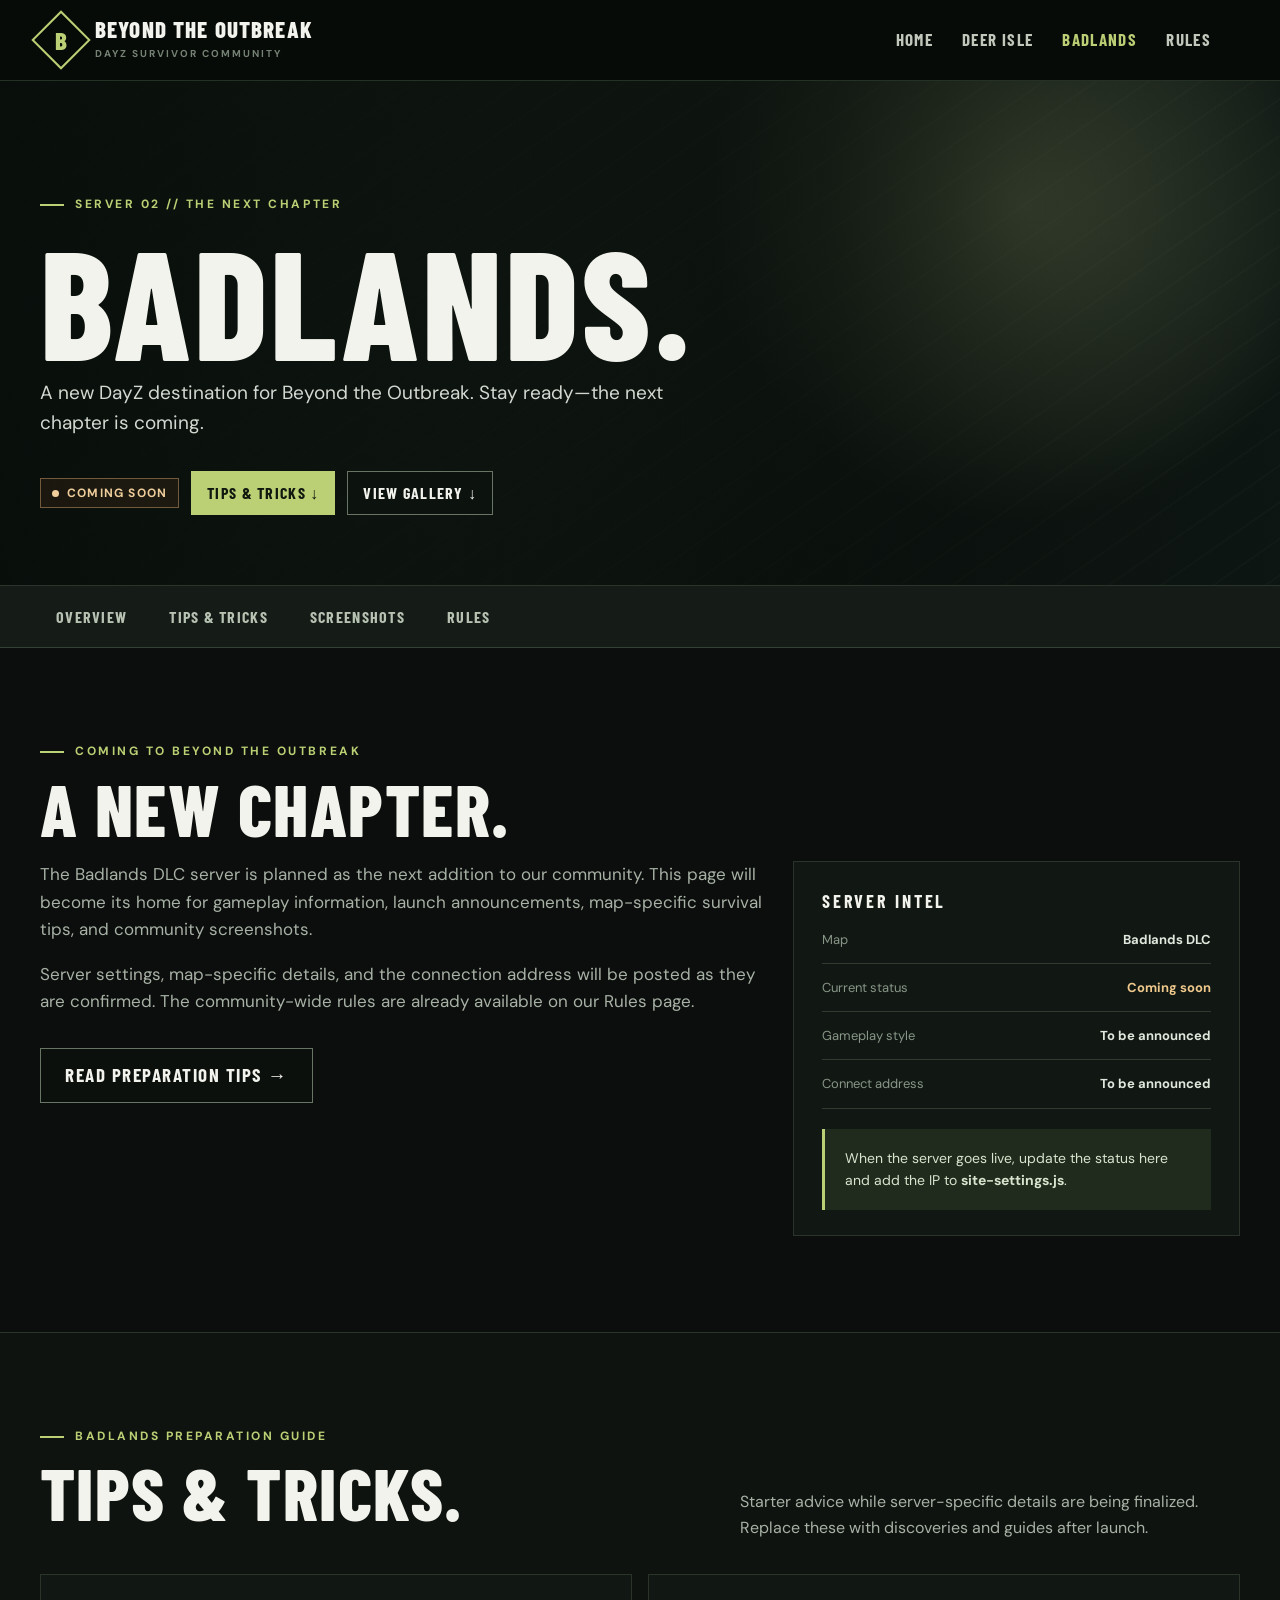
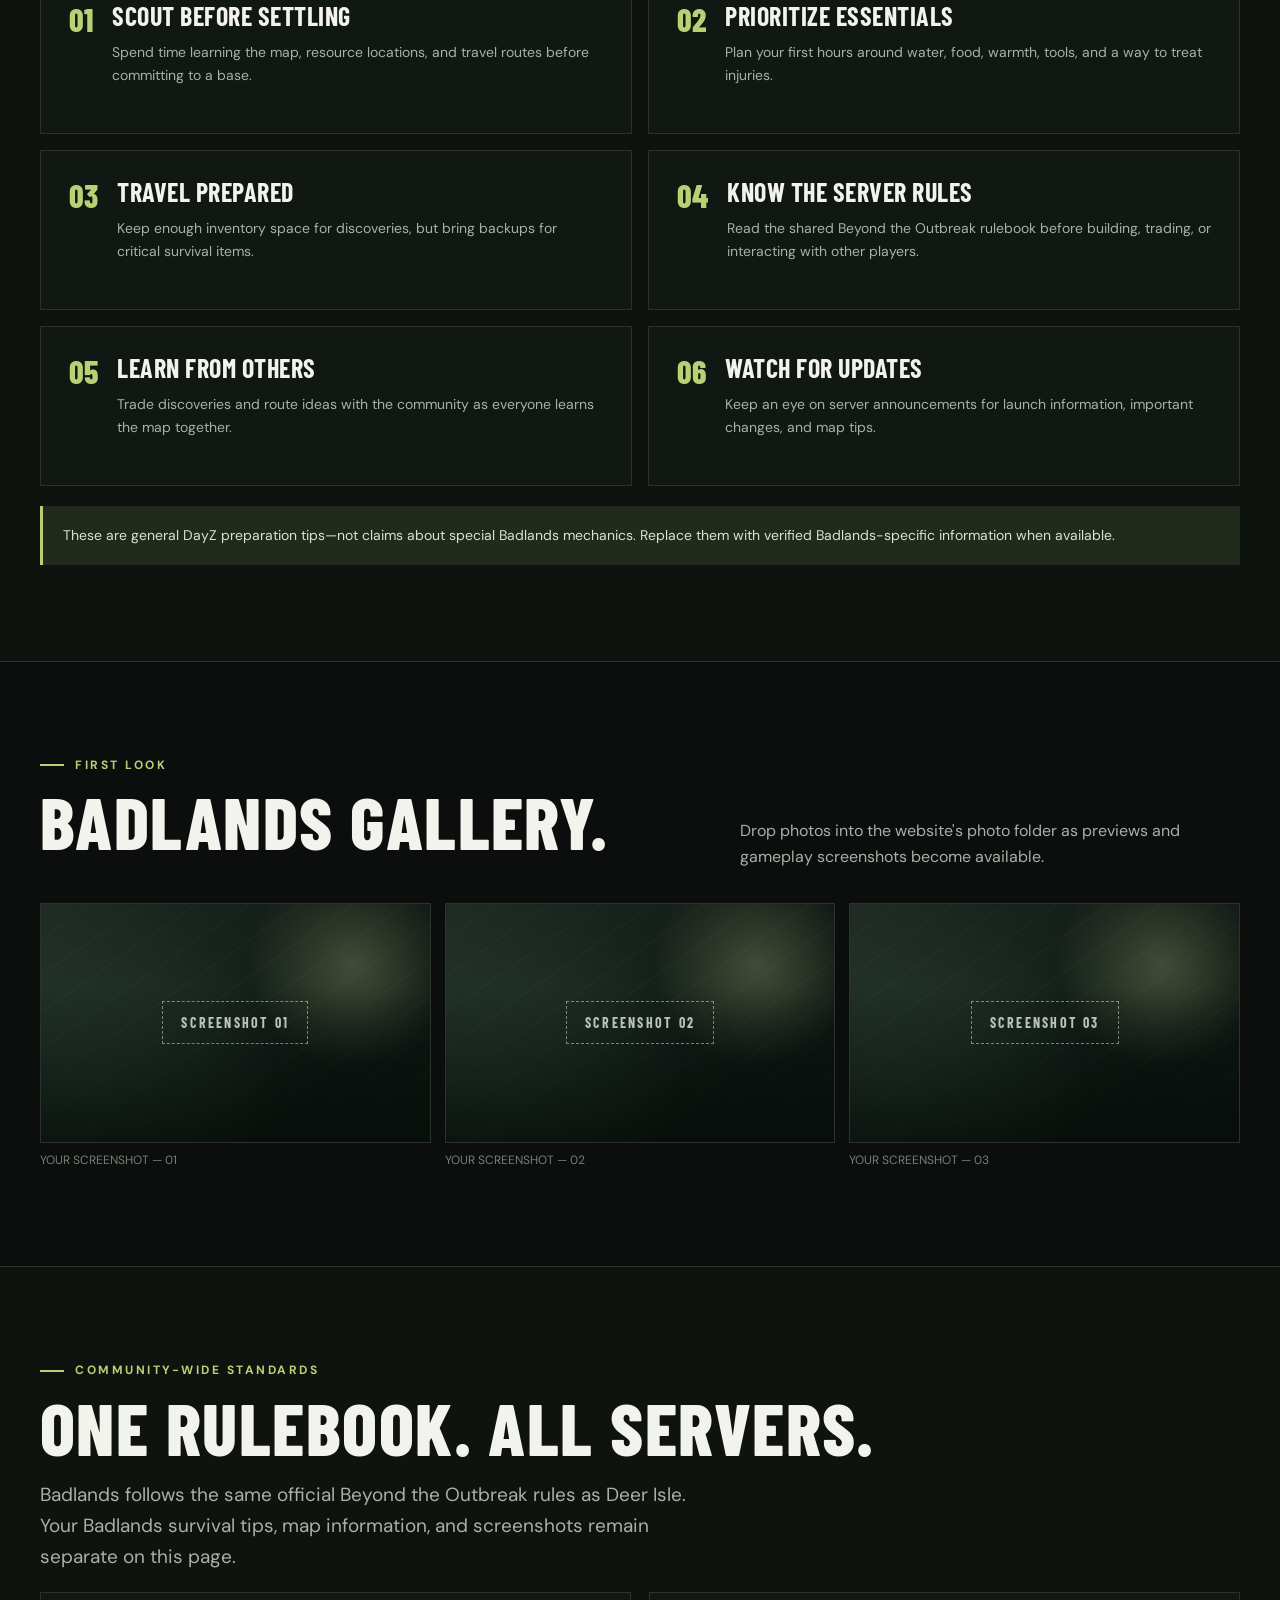
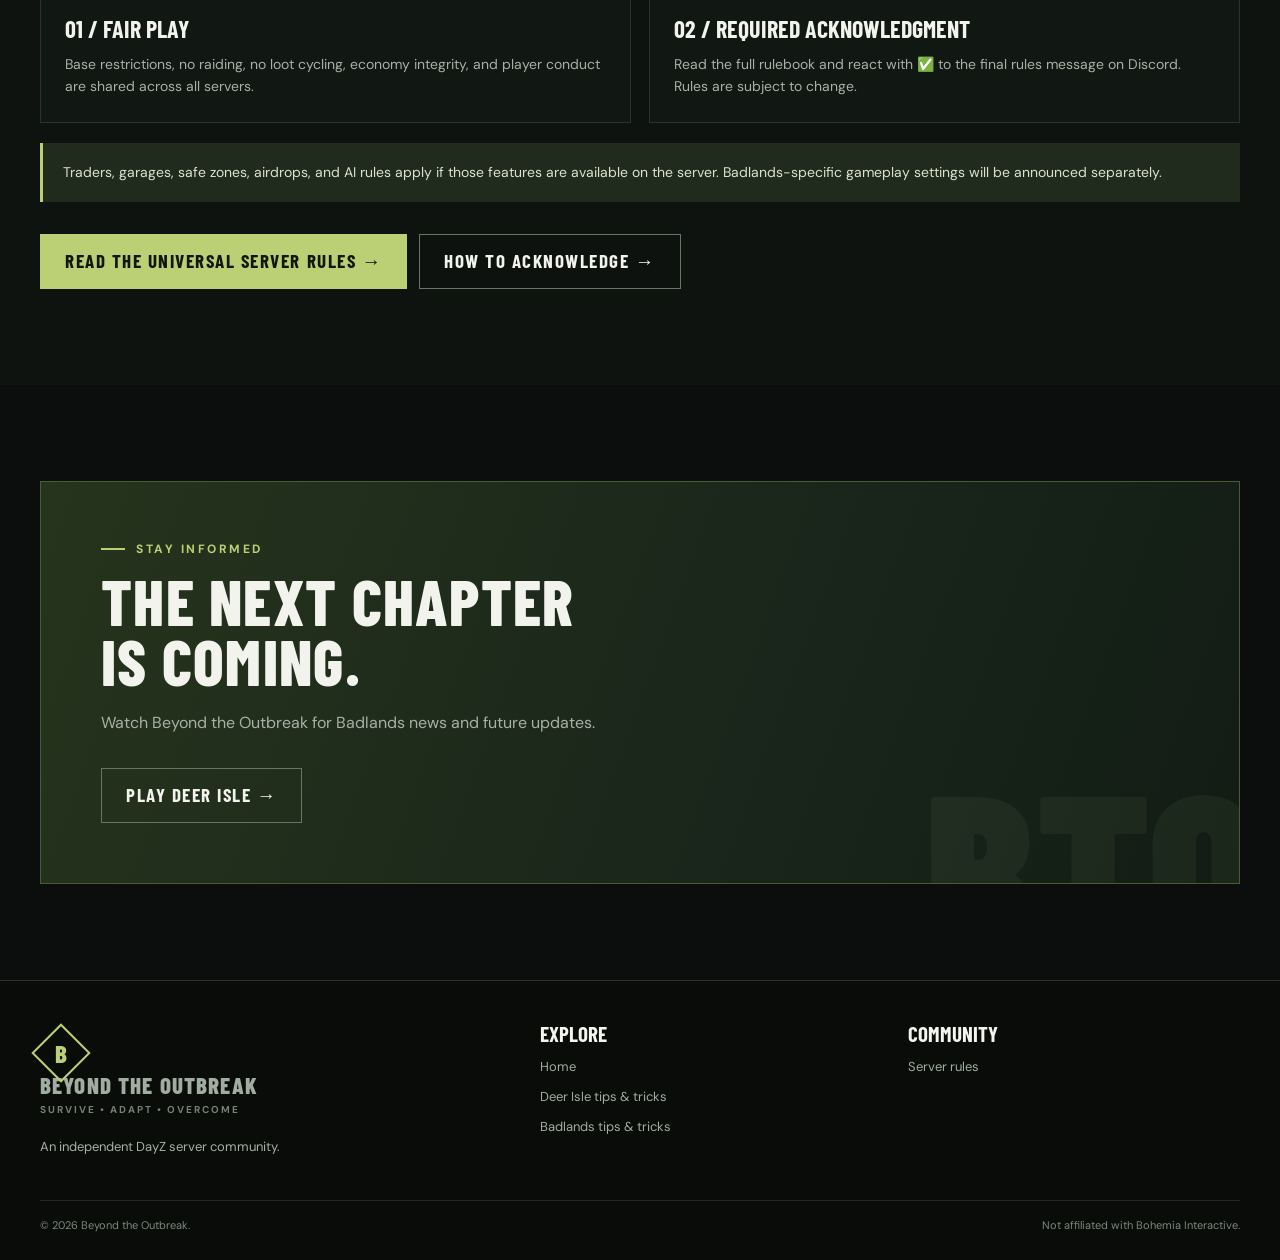
==== badlands.html @ 52f3b638 "Add files via upload" ====
<!DOCTYPE html>

<html lang="en"><head><meta charset="utf-8"/><meta content="width=device-width, initial-scale=1" name="viewport"/><meta content="#0b0e0c" name="theme-color"/><meta content="Beyond the Outbreak Badlands DLC DayZ server: upcoming information, beginner tips, and screenshots." name="description"/><title>Badlands DLC | Beyond the Outbreak</title><link href="styles.css" rel="stylesheet"/><script defer="" src="site-settings.js"></script><script defer="" src="site.js"></script></head>
<body>
<header class="site-header"><div class="container nav-wrap"><a aria-label="Beyond the Outbreak home" class="brand" href="index.html"><span class="brand-icon"><span>B</span></span><span><span class="brand-name">BEYOND THE OUTBREAK</span><span class="brand-sub">DAYZ SURVIVOR COMMUNITY</span></span></a><button aria-controls="nav-list" aria-expanded="false" aria-label="Toggle navigation" class="nav-toggle">☰</button><nav aria-label="Main navigation"><ul class="nav-list" id="nav-list"><li><a class="nav-link" href="index.html">Home</a></li><li><a class="nav-link" href="deerisle.html">Deer Isle</a></li><li><a aria-current="page" class="nav-link" href="badlands.html">Badlands</a></li><li><a class="nav-link" href="rules.html">Rules</a></li><li><a class="nav-link nav-cta" data-link="discord" href="#community">Join Discord ↗</a></li></ul></nav></div></header>
<main>
<section class="page-hero photo-frame" data-photo="badlands-hero"><div class="container"><div class="eyebrow">Server 02 // The next chapter</div><h1>BADLANDS.</h1><p class="lead">A new DayZ destination for Beyond the Outbreak. Stay ready—the next chapter is coming.</p><div class="actions"><span class="chip chip-warm"><span class="dot"></span> COMING SOON</span><a class="button button-primary button-small" href="#tips">Tips &amp; tricks ↓</a><a class="button button-outline button-small" href="#gallery">View gallery ↓</a></div></div></section>
<nav aria-label="Badlands page sections" class="subnav"><div class="container subnav-inner"><a href="#overview">Overview</a><a href="#tips">Tips &amp; Tricks</a><a href="#gallery">Screenshots</a><a href="#rules">Rules</a></div></nav>
<section class="section" id="overview"><div class="container"><div class="eyebrow">Coming to Beyond the Outbreak</div><h2>A NEW CHAPTER.</h2><div class="overview-grid"><div class="overview-copy"><p>The Badlands DLC server is planned as the next addition to our community. This page will become its home for gameplay information, launch announcements, map-specific survival tips, and community screenshots.</p><p>Server settings, map-specific details, and the connection address will be posted as they are confirmed. The community-wide rules are already available on our Rules page.</p><div class="actions"><a class="button button-outline" href="#tips">Read preparation tips →</a><a class="button button-primary hide" data-link="discord" href="#overview">Follow updates on Discord ↗</a></div></div><aside class="specs"><div class="small-caps">SERVER INTEL</div><div class="spec"><span class="spec-label">Map</span><span class="spec-value">Badlands DLC</span></div><div class="spec"><span class="spec-label">Current status</span><span class="spec-value coming">Coming soon</span></div><div class="spec"><span class="spec-label">Gameplay style</span><span class="spec-value">To be announced</span></div><div class="spec"><span class="spec-label">Connect address</span><span class="spec-value" data-address="badlands">To be announced</span></div><button class="button button-primary button-small hide" data-copy-address="badlands" style="margin-top:20px" type="button">Copy server address</button><div class="callout">When the server goes live, update the status here and add the IP to <strong>site-settings.js</strong>.</div></aside></div></div></section>
<section class="section section-dark section-rule" id="tips"><div class="container"><div class="section-heading-line"><div><div class="eyebrow">Badlands preparation guide</div><h2>TIPS &amp; TRICKS.</h2></div><p>Starter advice while server-specific details are being finalized. Replace these with discoveries and guides after launch.</p></div><div class="tip-grid">
<article class="tip"><span class="tip-num">01</span><div><h3>SCOUT BEFORE SETTLING</h3><p>Spend time learning the map, resource locations, and travel routes before committing to a base.</p></div></article>
<article class="tip"><span class="tip-num">02</span><div><h3>PRIORITIZE ESSENTIALS</h3><p>Plan your first hours around water, food, warmth, tools, and a way to treat injuries.</p></div></article>
<article class="tip"><span class="tip-num">03</span><div><h3>TRAVEL PREPARED</h3><p>Keep enough inventory space for discoveries, but bring backups for critical survival items.</p></div></article>
<article class="tip"><span class="tip-num">04</span><div><h3>KNOW THE SERVER RULES</h3><p>Read the shared Beyond the Outbreak rulebook before building, trading, or interacting with other players.</p></div></article>
<article class="tip"><span class="tip-num">05</span><div><h3>LEARN FROM OTHERS</h3><p>Trade discoveries and route ideas with the community as everyone learns the map together.</p></div></article>
<article class="tip"><span class="tip-num">06</span><div><h3>WATCH FOR UPDATES</h3><p>Keep an eye on server announcements for launch information, important changes, and map tips.</p></div></article>
</div><div class="callout">These are general DayZ preparation tips—not claims about special Badlands mechanics. Replace them with verified Badlands-specific information when available.</div></div></section>
<section class="section section-rule" id="gallery"><div class="container"><div class="section-heading-line"><div><div class="eyebrow">First look</div><h2>BADLANDS GALLERY.</h2></div><p>Drop photos into the website's photo folder as previews and gameplay screenshots become available.</p></div><div class="gallery">
<figure><div class="gallery-image photo-frame" data-photo="badlands-1"><span class="photo-placeholder">Screenshot 01</span></div><figcaption>YOUR SCREENSHOT — 01</figcaption></figure>
<figure><div class="gallery-image photo-frame" data-photo="badlands-2"><span class="photo-placeholder">Screenshot 02</span></div><figcaption>YOUR SCREENSHOT — 02</figcaption></figure>
<figure><div class="gallery-image photo-frame" data-photo="badlands-3"><span class="photo-placeholder">Screenshot 03</span></div><figcaption>YOUR SCREENSHOT — 03</figcaption></figure>
</div></div></section>
<section class="section section-dark section-rule" id="rules"><div class="container">
<div class="eyebrow">Community-wide standards</div><h2>ONE RULEBOOK. ALL SERVERS.</h2>
<p class="lead">Badlands follows the same official Beyond the Outbreak rules as Deer Isle. Your Badlands survival tips, map information, and screenshots remain separate on this page.</p>
<div class="rules-grid">
<div class="rule"><h3>01 / FAIR PLAY</h3><p>Base restrictions, no raiding, no loot cycling, economy integrity, and player conduct are shared across all servers.</p></div>
<div class="rule"><h3>02 / REQUIRED ACKNOWLEDGMENT</h3><p>Read the full rulebook and react with ✅ to the final rules message on Discord. Rules are subject to change.</p></div>
</div>
<div class="callout">Traders, garages, safe zones, airdrops, and AI rules apply if those features are available on the server. Badlands-specific gameplay settings will be announced separately.</div>
<div class="actions"><a class="button button-primary" href="rules.html#universal-rules">Read the universal server rules →</a><a class="button button-outline" href="rules.html#acknowledgment">How to acknowledge →</a></div>
</div></section>
<section class="section" id="community"><div class="container"><div class="community-panel"><div class="eyebrow">Stay informed</div><h2>THE NEXT CHAPTER<br/>IS COMING.</h2><p>Watch Beyond the Outbreak for Badlands news and future updates.</p><div class="actions"><a class="button button-primary hide" data-link="discord" href="#community">Join Discord ↗</a><a class="button button-outline" href="deerisle.html">Play Deer Isle →</a></div></div></div></section>
</main>
<footer class="site-footer"><div class="container"><div class="footer-grid"><div><a class="brand" href="index.html"><span class="brand-icon"><span>B</span></span><span><span class="brand-name">BEYOND THE OUTBREAK</span><span class="brand-sub">SURVIVE • ADAPT • OVERCOME</span></span></a><p style="max-width:330px;margin-top:18px">An independent DayZ server community.</p></div><div><h3>EXPLORE</h3><a href="index.html">Home</a><a href="deerisle.html#tips">Deer Isle tips &amp; tricks</a><a href="badlands.html#tips">Badlands tips &amp; tricks</a></div><div><h3>COMMUNITY</h3><a href="rules.html">Server rules</a><a class="hide" data-link="discord" href="#community">Join Discord ↗</a><a class="hide" data-link="support" href="#community">Support us ↗</a></div></div><div class="footer-bottom"><span>© 2026 Beyond the Outbreak.</span><span>Not affiliated with Bohemia Interactive.</span></div></div></footer>
</body></html>
---- styles.css ----
@import url('https://fonts.googleapis.com/css2?family=Barlow+Condensed:wght@400;500;600;700;800;900&family=DM+Sans:wght@400;500;600;700&display=swap');
:root{--bg:#0b0e0c;--panel:#111713;--panel2:#172018;--line:#2a342a;--muted:#a8b1a6;--dim:#758274;--white:#f2f3ec;--acid:#bbcf74;--warm:#e0ad72;--container:1200px}
*{box-sizing:border-box}html{scroll-behavior:smooth;scroll-padding-top:100px}body{margin:0;background:var(--bg);color:var(--white);font-family:'DM Sans',system-ui,sans-serif;line-height:1.62}a{color:inherit;text-decoration:none}button{font:inherit}img{max-width:100%}::selection{background:var(--acid);color:var(--bg)}
.container{width:min(calc(100% - 48px),var(--container));margin:0 auto}.eyebrow{display:flex;align-items:center;gap:11px;color:var(--acid);font:700 12px/1.3 'DM Sans',sans-serif;letter-spacing:.21em;text-transform:uppercase}.eyebrow:before{content:'';width:24px;height:2px;background:var(--acid)}h1,h2,h3,h4,.brand-name,.display,.button,.nav-link,.tag,.small-caps{font-family:'Barlow Condensed','Arial Narrow',Impact,sans-serif}h1,h2,h3,p{margin-top:0}h1{font-size:clamp(66px,10.5vw,154px);font-weight:800;line-height:.84;letter-spacing:.018em;text-transform:uppercase;margin:24px 0}h2{font-size:clamp(42px,5.7vw,78px);font-weight:800;line-height:.94;text-transform:uppercase;letter-spacing:.02em;margin:14px 0 19px}h3{font-size:32px;font-weight:700;text-transform:uppercase;line-height:1;margin-bottom:12px}p{color:var(--muted)}.lead{font-size:clamp(16px,1.55vw,19px);max-width:650px}.small-caps{font-size:18px;font-weight:700;letter-spacing:.16em;text-transform:uppercase}.section{padding:96px 0}.section-dark{background:#0e130f}.section-rule{border-top:1px solid var(--line)}
/* Nav */
.site-header{position:relative;z-index:20;background:rgba(8,12,9,.97);border-bottom:1px solid #263126}.nav-wrap{min-height:80px;display:flex;align-items:center;justify-content:space-between;gap:20px}.brand{display:flex;align-items:center;gap:13px;min-width:0}.brand-icon{width:42px;height:42px;display:grid;place-items:center;flex:none;border:2px solid var(--acid);transform:rotate(45deg);color:var(--acid);font:800 25px 'Barlow Condensed',sans-serif}.brand-icon span{transform:rotate(-45deg)}.brand-name{display:block;font-size:23px;line-height:1;font-weight:800;letter-spacing:.05em}.brand-sub{display:block;color:var(--dim);font-size:10px;letter-spacing:.2em;font-weight:700;margin-top:5px}.nav-list{list-style:none;display:flex;gap:29px;align-items:center;padding:0;margin:0}.nav-link{font-size:17px;letter-spacing:.08em;text-transform:uppercase;font-weight:700;color:#c1c7ba;transition:color .2s}.nav-link:hover,.nav-link[aria-current='page']{color:var(--acid)}.nav-cta{border:1px solid var(--acid);padding:9px 15px;color:var(--acid)}.nav-toggle{display:none;border:1px solid var(--line);color:var(--white);background:var(--panel);padding:8px 12px;font-size:26px;line-height:1;cursor:pointer}
/* Buttons */
.actions{display:flex;gap:12px;flex-wrap:wrap;align-items:center;margin-top:32px}.button{display:inline-flex;justify-content:center;align-items:center;gap:12px;min-height:49px;padding:11px 24px;font-size:19px;font-weight:700;letter-spacing:.08em;text-transform:uppercase;transition:transform .15s,background .15s,border-color .15s;border:1px solid transparent;cursor:pointer}.button:hover{transform:translateY(-2px)}.button-primary{background:var(--acid);color:#10170e}.button-primary:hover{background:#d0e18a}.button-outline{background:rgba(13,18,14,.45);border-color:#687565;color:var(--white)}.button-outline:hover{border-color:var(--acid)}.button-small{font-size:16px;min-height:39px;padding:8px 15px}.text-link{color:var(--acid);font-weight:700;text-decoration:underline;text-underline-offset:4px}.chip{display:inline-flex;align-items:center;gap:8px;border:1px solid #536947;background:rgba(31,45,27,.48);color:#d6e2b8;padding:6px 11px;text-transform:uppercase;font:700 12px 'DM Sans',sans-serif;letter-spacing:.10em}.chip-warm{border-color:#745a3c;color:#efce9c;background:rgba(71,45,23,.3)}.dot{width:7px;height:7px;border-radius:50%;background:currentColor;display:inline-block}
/* Photo support: local photos replace these fallback visuals automatically */
.photo-frame{position:relative;overflow:hidden;isolation:isolate;background-color:#1e291e;background-image:radial-gradient(circle at 80% 25%,#4d5a40 0,transparent 29%),radial-gradient(circle at 10% 80%,#283c31 0,transparent 50%),linear-gradient(130deg,#29382d,#0e1714 76%)}.photo-frame:before{content:'';z-index:-1;position:absolute;inset:0;background:repeating-linear-gradient(145deg,transparent 0,transparent 28px,rgba(220,238,174,.025) 28px,rgba(220,238,174,.025) 30px);pointer-events:none}.photo-frame:after{content:'';z-index:0;position:absolute;inset:0;background:linear-gradient(to top,rgba(6,12,8,.82),rgba(8,17,11,.15) 65%,rgba(7,11,9,.28));pointer-events:none}.photo-frame.has-photo:before{display:none}.photo-frame.has-photo{background-position:center;background-size:cover}.photo-label{z-index:1;position:relative}.photo-frame .watermark{position:absolute;z-index:0;right:-22px;bottom:-50px;transform:rotate(-12deg);color:rgba(230,242,212,.055);font:900 180px/.75 'Barlow Condensed',sans-serif;letter-spacing:-.05em;pointer-events:none}
/* Hero */
.hero{position:relative;min-height:660px;display:flex;align-items:center;border-bottom:1px solid #283628}.hero:after{content:'';position:absolute;inset:0;z-index:0;background:linear-gradient(90deg,rgba(6,11,8,.88) 0,rgba(7,12,8,.64) 53%,rgba(7,12,8,.24) 100%);pointer-events:none}.hero .container{position:relative;z-index:2;padding:102px 0 100px}.hero h1{max-width:900px}.hero h1 .accent{color:var(--acid)}.hero p{max-width:600px;color:#d2d8ce}.hero-status{display:flex;gap:24px;flex-wrap:wrap;margin-top:64px;max-width:800px}.hero-status div{border-left:2px solid var(--acid);padding-left:14px}.hero-status strong{font:700 24px 'Barlow Condensed',sans-serif;letter-spacing:.06em;display:block}.hero-status span{font-size:12px;color:#acb6a5;letter-spacing:.12em;text-transform:uppercase}.hero-coords{position:absolute;bottom:27px;right:36px;z-index:2;color:#b3bfb0;font:700 11px 'DM Sans',sans-serif;letter-spacing:.23em}.side-word{position:absolute;z-index:1;right:1.4%;top:44%;transform:rotate(90deg) translateX(50%);transform-origin:right center;color:rgba(225,235,215,.1);font:800 98px/1 'Barlow Condensed',sans-serif;white-space:nowrap;pointer-events:none}
/* Sections */
.section-top{display:flex;align-items:end;justify-content:space-between;gap:30px;margin-bottom:32px}.section-intro{max-width:550px}.section-intro p{margin:0}.section-note{font-size:12px;letter-spacing:.12em;text-transform:uppercase;color:var(--dim);text-align:right}.server-grid{display:grid;grid-template-columns:1fr 1fr;gap:23px}.server-card{position:relative;min-height:510px;border:1px solid #344134;overflow:hidden;display:flex;align-items:end;background:#182218;transition:border-color .2s}.server-card:hover{border-color:var(--acid)}.server-card>.photo-frame{position:absolute;inset:0;z-index:0;transition:transform .5s}.server-card:hover>.photo-frame{transform:scale(1.035)}.server-card-inner{position:relative;z-index:1;width:100%;padding:35px}.server-topline{display:flex;justify-content:space-between;align-items:center;gap:10px;position:absolute;z-index:2;top:25px;left:31px;right:31px}.server-number{font:800 24px 'Barlow Condensed',sans-serif;color:rgba(255,255,255,.75)}.server-card h3{font-size:clamp(55px,6.2vw,85px);line-height:.88;margin:13px 0}.server-card p{color:#e2e7de;max-width:400px;font-size:15px}.card-footer{display:flex;justify-content:space-between;align-items:center;border-top:1px solid #a0a99a4d;padding-top:17px;margin-top:26px;text-transform:uppercase;letter-spacing:.1em;font-weight:700;font-size:12px}.arrow{font:600 28px/1 'Barlow Condensed',sans-serif;color:var(--acid)}
.feature-grid{display:grid;grid-template-columns:repeat(3,1fr);gap:15px;margin-top:34px}.feature{border:1px solid var(--line);background:var(--panel);padding:28px;min-height:185px}.feature .feature-num{display:block;color:var(--acid);font:700 13px 'DM Sans';letter-spacing:.15em;margin-bottom:20px}.feature h3{font-size:29px}.feature p{font-size:14px;margin-bottom:0}
/* Server page */
.page-hero{position:relative;min-height:505px;display:flex;align-items:end;border-bottom:1px solid var(--line)}.page-hero:after{content:'';position:absolute;inset:0;background:linear-gradient(90deg,rgba(6,11,8,.93),rgba(8,12,8,.64) 65%,rgba(11,15,11,.18));pointer-events:none}.page-hero .container{position:relative;z-index:1;padding:94px 0 70px}.page-hero h1{font-size:clamp(80px,12vw,165px);margin:22px 0 14px}.page-hero p{color:#d4d8d1}.subnav{background:#151b16;border-bottom:1px solid #344033;position:sticky;top:0;z-index:10}.subnav-inner{display:flex;gap:10px;flex-wrap:wrap;padding:10px 0}.subnav a{font:700 16px 'Barlow Condensed',sans-serif;letter-spacing:.08em;text-transform:uppercase;padding:11px 16px;color:#b7c2b3}.subnav a:hover{background:#273227;color:var(--acid)}.section-heading-line{display:flex;justify-content:space-between;align-items:end;gap:20px;margin-bottom:28px}.section-heading-line p{max-width:500px;margin-bottom:5px}.overview-grid{display:grid;grid-template-columns:1.3fr .8fr;gap:26px;align-items:start}.overview-copy{font-size:17px}.specs{background:var(--panel);border:1px solid var(--line);padding:25px 28px}.specs .spec{display:flex;justify-content:space-between;gap:12px;border-bottom:1px solid #303a30;padding:13px 0;font-size:13px}.specs .spec:last-child{border-bottom:0}.spec-label{color:#889687}.spec-value{text-align:right;color:#e0e7dc;font-weight:700}.callout{margin-top:20px;padding:18px 20px;background:#202b1d;border-left:3px solid var(--acid);color:#d9e3ce;font-size:14px}.tip-grid{display:grid;grid-template-columns:repeat(2,1fr);gap:16px}.tip{background:var(--panel);border:1px solid var(--line);padding:28px;display:flex;gap:19px;min-height:160px}.tip-num{color:var(--acid);font:800 32px/1 'Barlow Condensed',sans-serif;flex:none}.tip h3{font-size:26px;letter-spacing:.02em}.tip p{font-size:14px;margin:0}.gallery{display:grid;grid-template-columns:repeat(3,1fr);gap:14px}.gallery figure{margin:0;min-width:0}.gallery .gallery-image{min-height:240px;display:flex;align-items:center;justify-content:center;border:1px solid var(--line)}.gallery .gallery-image .photo-placeholder{z-index:1;color:rgba(243,248,237,.75);font:700 14px 'Barlow Condensed',sans-serif;text-transform:uppercase;letter-spacing:.16em;border:1px dashed rgba(246,255,243,.45);padding:12px 18px}.gallery .gallery-image.has-photo .photo-placeholder{display:none}.gallery figcaption{font-size:12px;color:var(--dim);padding-top:8px}.rules-grid{display:grid;grid-template-columns:repeat(2,1fr);gap:18px}.rule{background:var(--panel);border:1px solid var(--line);padding:24px}.rule h3{font-size:24px}.rule p{font-size:14px;margin-bottom:0}.warning{border-left:3px solid var(--warm);background:#241d15;color:#e6cdae;padding:14px 19px;margin-top:22px;font-size:14px}.warning strong{color:#f5dbb5}
/* Community banner */
.community-panel{position:relative;background:linear-gradient(110deg,#26341d,#19251a 62%,#121c15);border:1px solid #485b35;overflow:hidden;padding:60px}.community-panel:after{content:'BTO';position:absolute;right:-20px;bottom:-75px;font:900 230px/.8 'Barlow Condensed',sans-serif;color:rgba(202,229,161,.06);pointer-events:none}.community-panel>*{position:relative;z-index:1}.community-panel p{max-width:550px}.community-panel .button-outline{background:transparent}.community-panel h2{font-size:clamp(45px,5vw,70px)}
/* Footer */
.site-footer{border-top:1px solid var(--line);padding:42px 0 25px;background:#090c09}.footer-grid{display:grid;grid-template-columns:1.4fr 1fr 1fr;gap:35px}.footer-grid h3{font-size:21px;color:#f3f5ef}.footer-grid a{display:block;margin:9px 0;color:#a2ada2;font-size:13px}.footer-grid a:hover{color:var(--acid)}.footer-grid p{font-size:13px}.footer-bottom{border-top:1px solid #202820;margin-top:30px;padding-top:16px;display:flex;justify-content:space-between;flex-wrap:wrap;gap:10px;font-size:11px;color:#7d887d}.muted{color:var(--dim)}.coming{color:#efc88b}.hide{display:none!important}
@media(max-width:900px){.nav-list{gap:16px}.nav-link{font-size:15px}.hero{min-height:620px}.server-card{min-height:435px}.server-card-inner{padding:25px}.feature-grid{grid-template-columns:repeat(2,1fr)}.overview-grid{grid-template-columns:1fr}.gallery{grid-template-columns:repeat(2,1fr)}}
@media(max-width:680px){.container{width:min(calc(100% - 32px),var(--container))}.nav-wrap{min-height:70px}.brand-name{font-size:20px}.brand-icon{height:36px;width:36px;font-size:21px}.nav-toggle{display:block}.nav-list{display:none;position:absolute;top:70px;left:0;right:0;background:#0d130e;border-bottom:1px solid var(--line);padding:12px 20px 24px;flex-direction:column;align-items:stretch;gap:0}.nav-list.open{display:flex}.nav-list li{border-bottom:1px solid #283128}.nav-link{display:block;padding:12px 8px;font-size:19px}.nav-cta{margin-top:8px;text-align:center}.hero{min-height:600px}.hero .container{padding:78px 0}.hero h1{font-size:clamp(62px,16vw,105px)}.hero-status{gap:17px;margin-top:42px}.hero-status strong{font-size:20px}.hero-coords,.side-word{display:none}.section{padding:65px 0}.section-top,.section-heading-line{display:block}.section-note{display:none}.server-grid,.feature-grid,.tip-grid,.rules-grid,.footer-grid{grid-template-columns:1fr}.server-card{min-height:415px}.server-card h3{font-size:68px}.gallery{grid-template-columns:1fr}.gallery .gallery-image{min-height:260px}.page-hero{min-height:430px}.page-hero .container{padding:65px 0}.page-hero h1{font-size:clamp(76px,19vw,120px)}.subnav-inner{gap:0}.subnav a{padding:9px 10px;font-size:15px}.community-panel{padding:35px 24px}.footer-grid{gap:15px}.footer-grid h3{margin-bottom:5px}.actions{align-items:stretch}.actions .button{width:100%}}
@media(prefers-reduced-motion:reduce){html{scroll-behavior:auto}*,*:before,*:after{transition:none!important}}
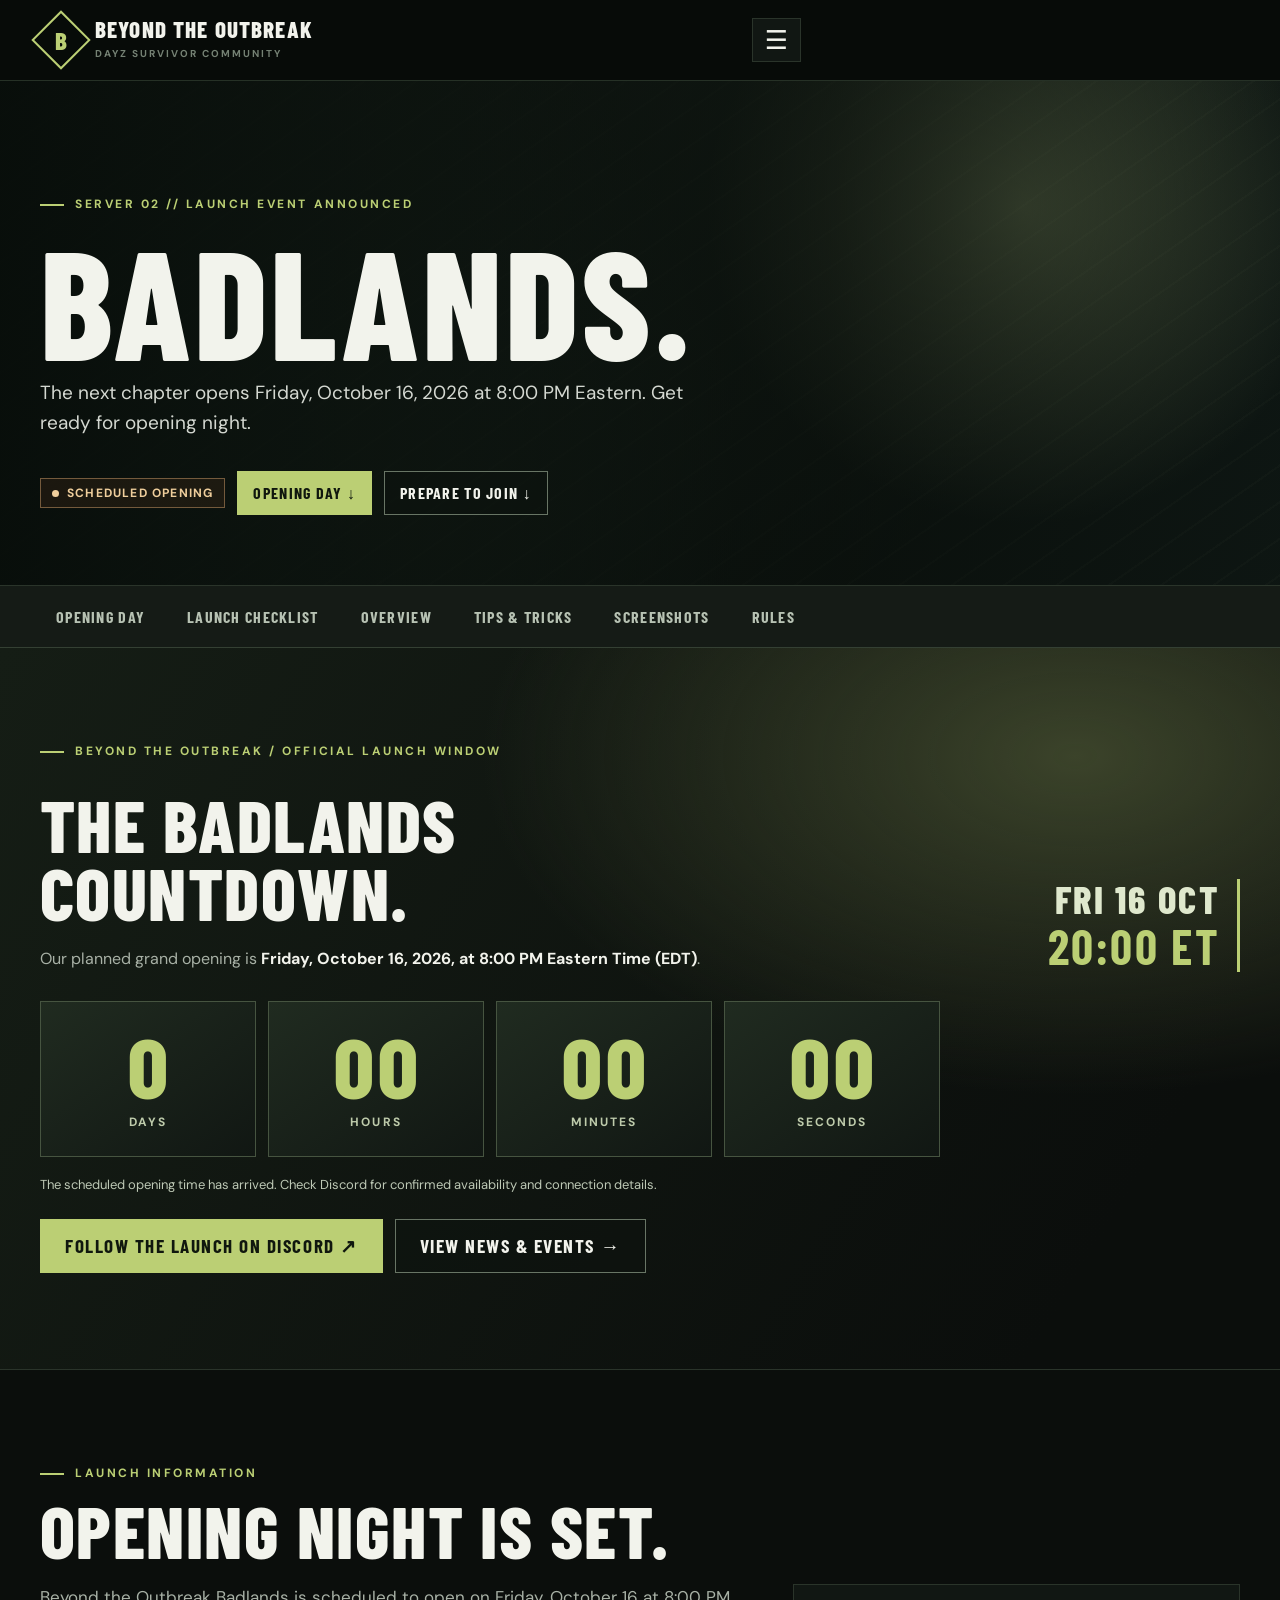
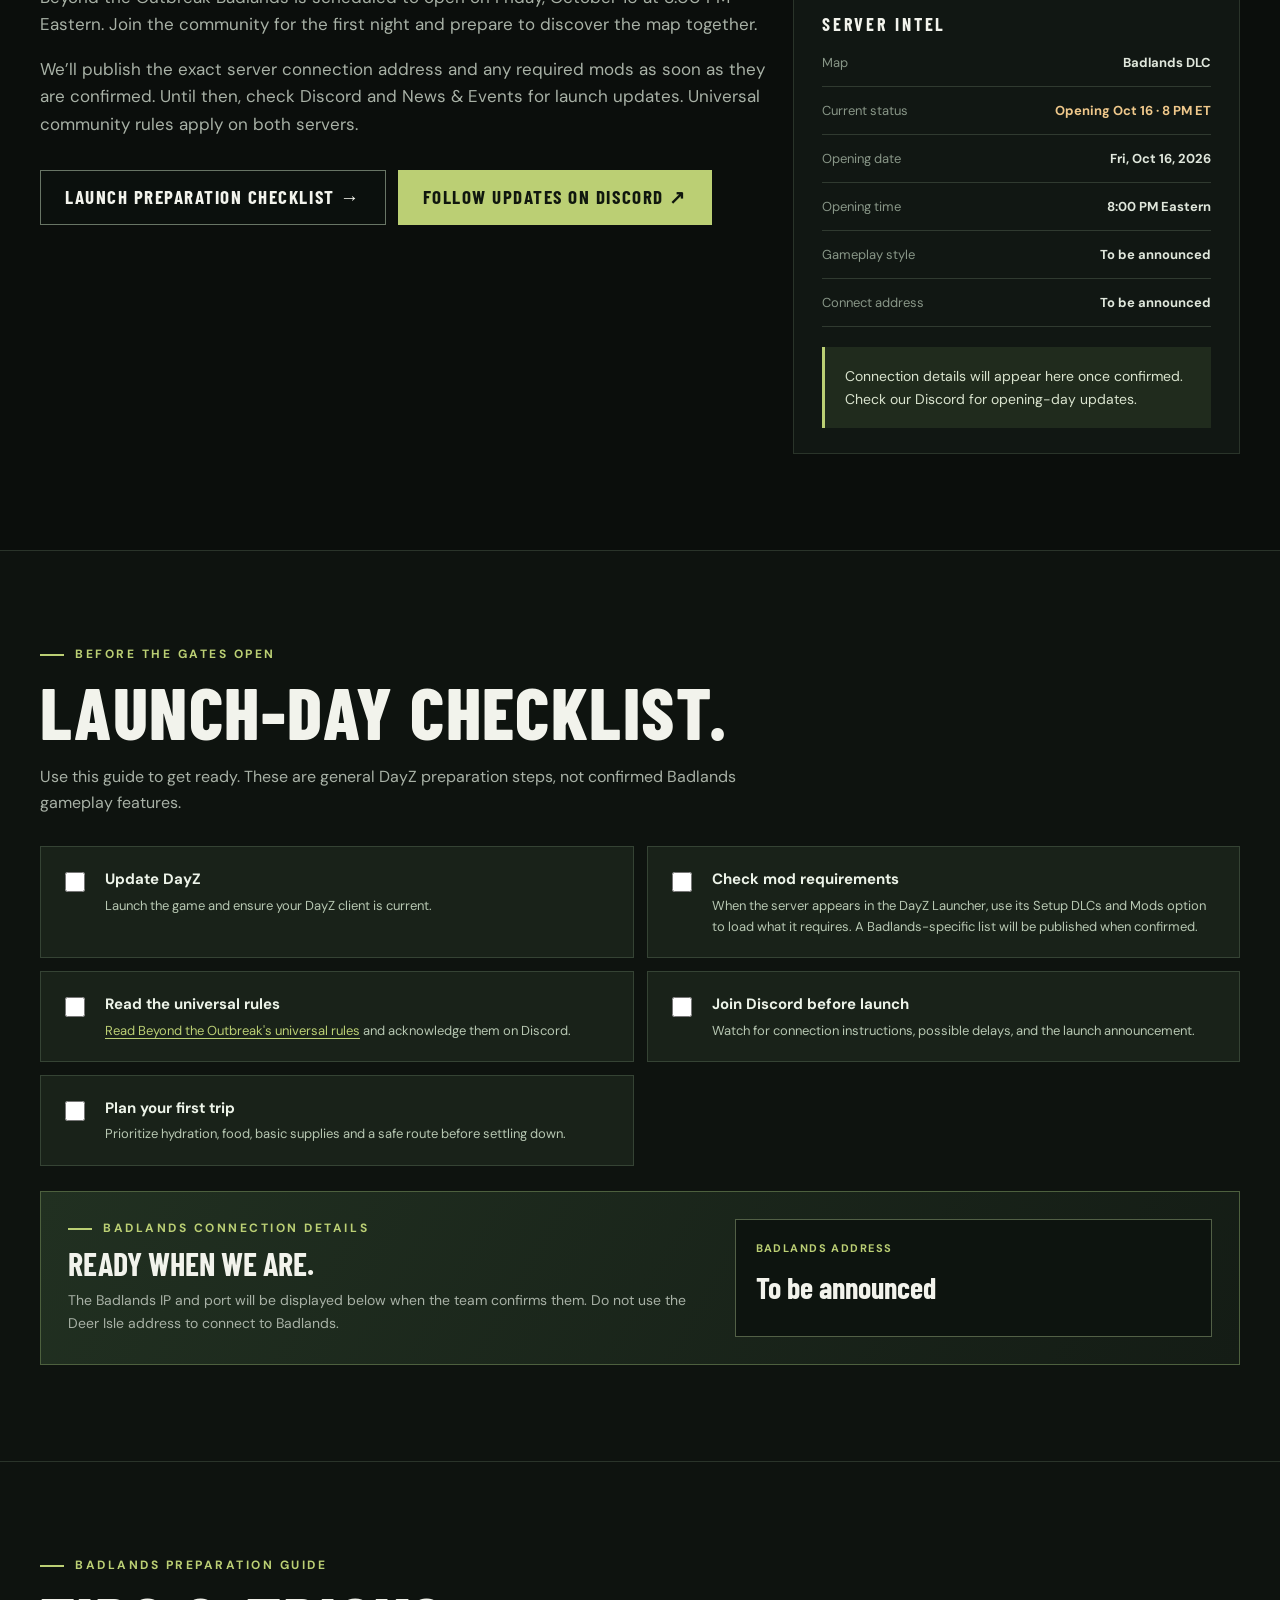
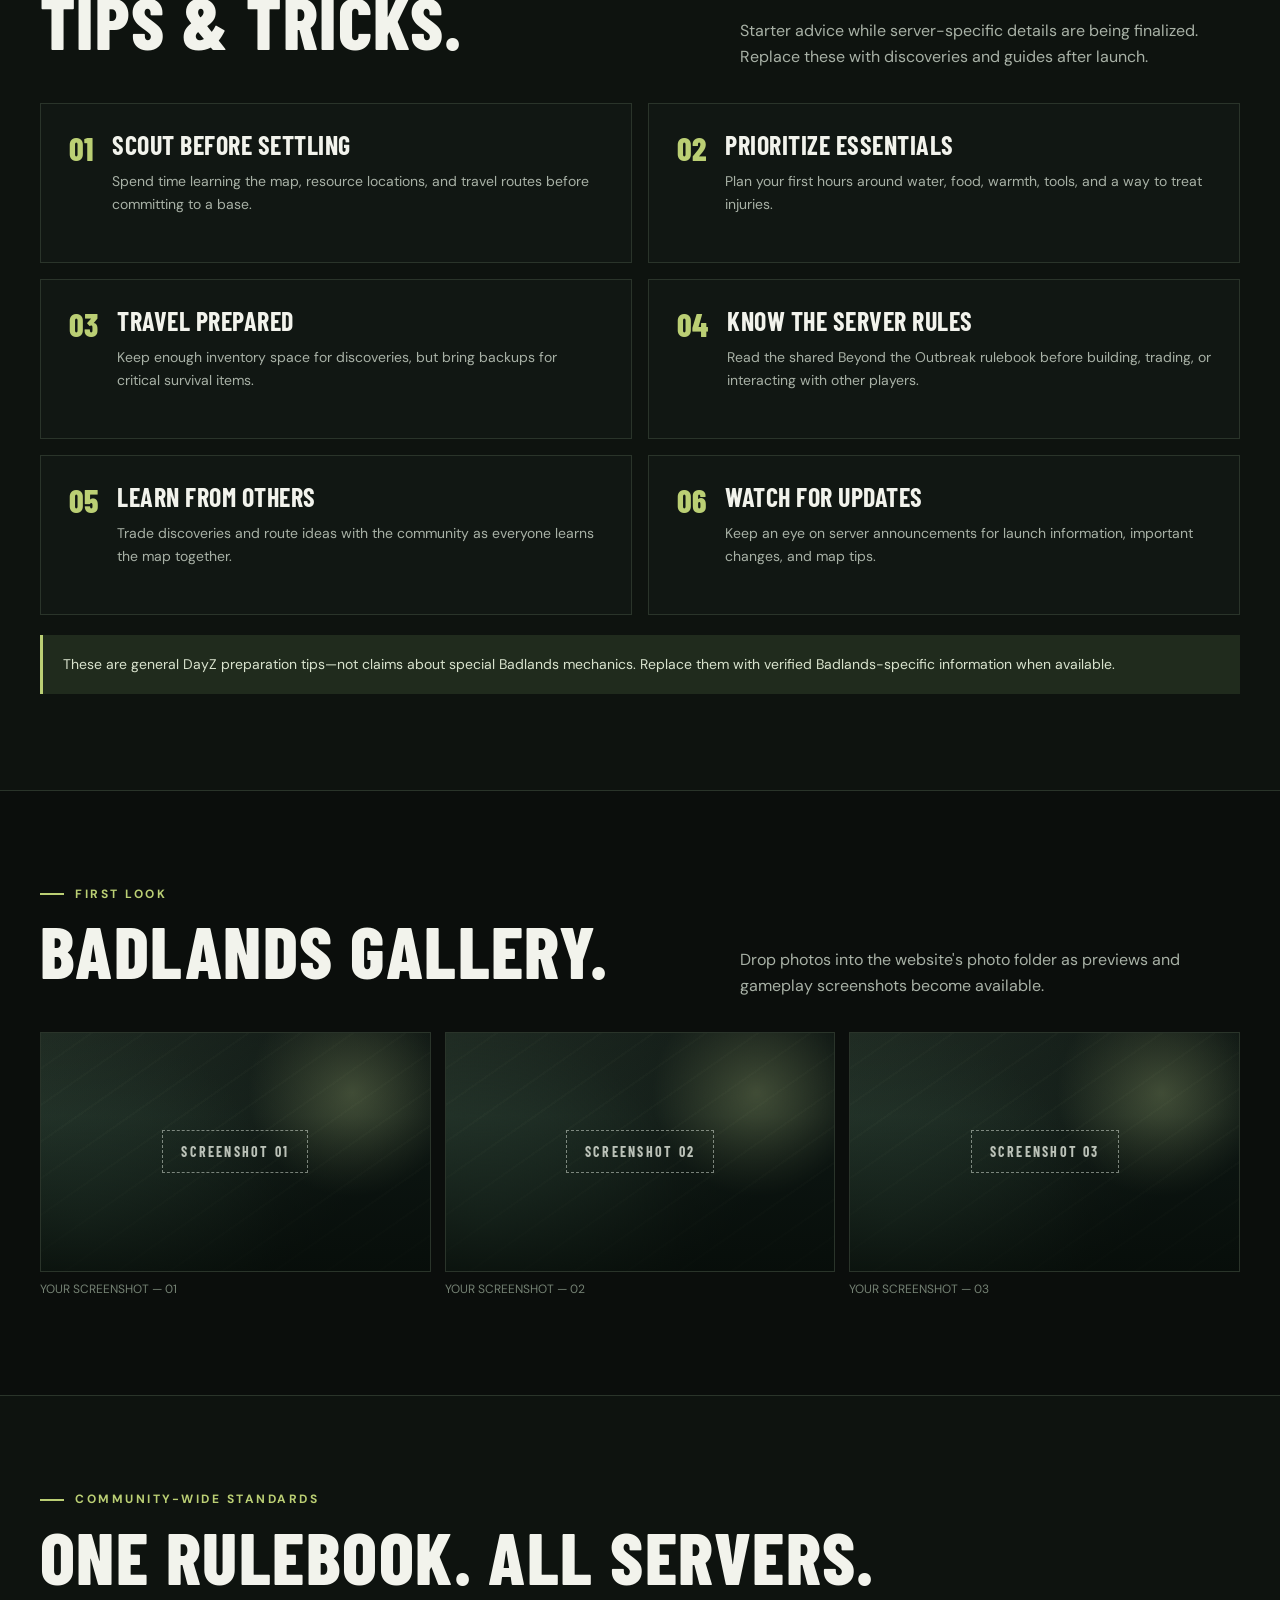
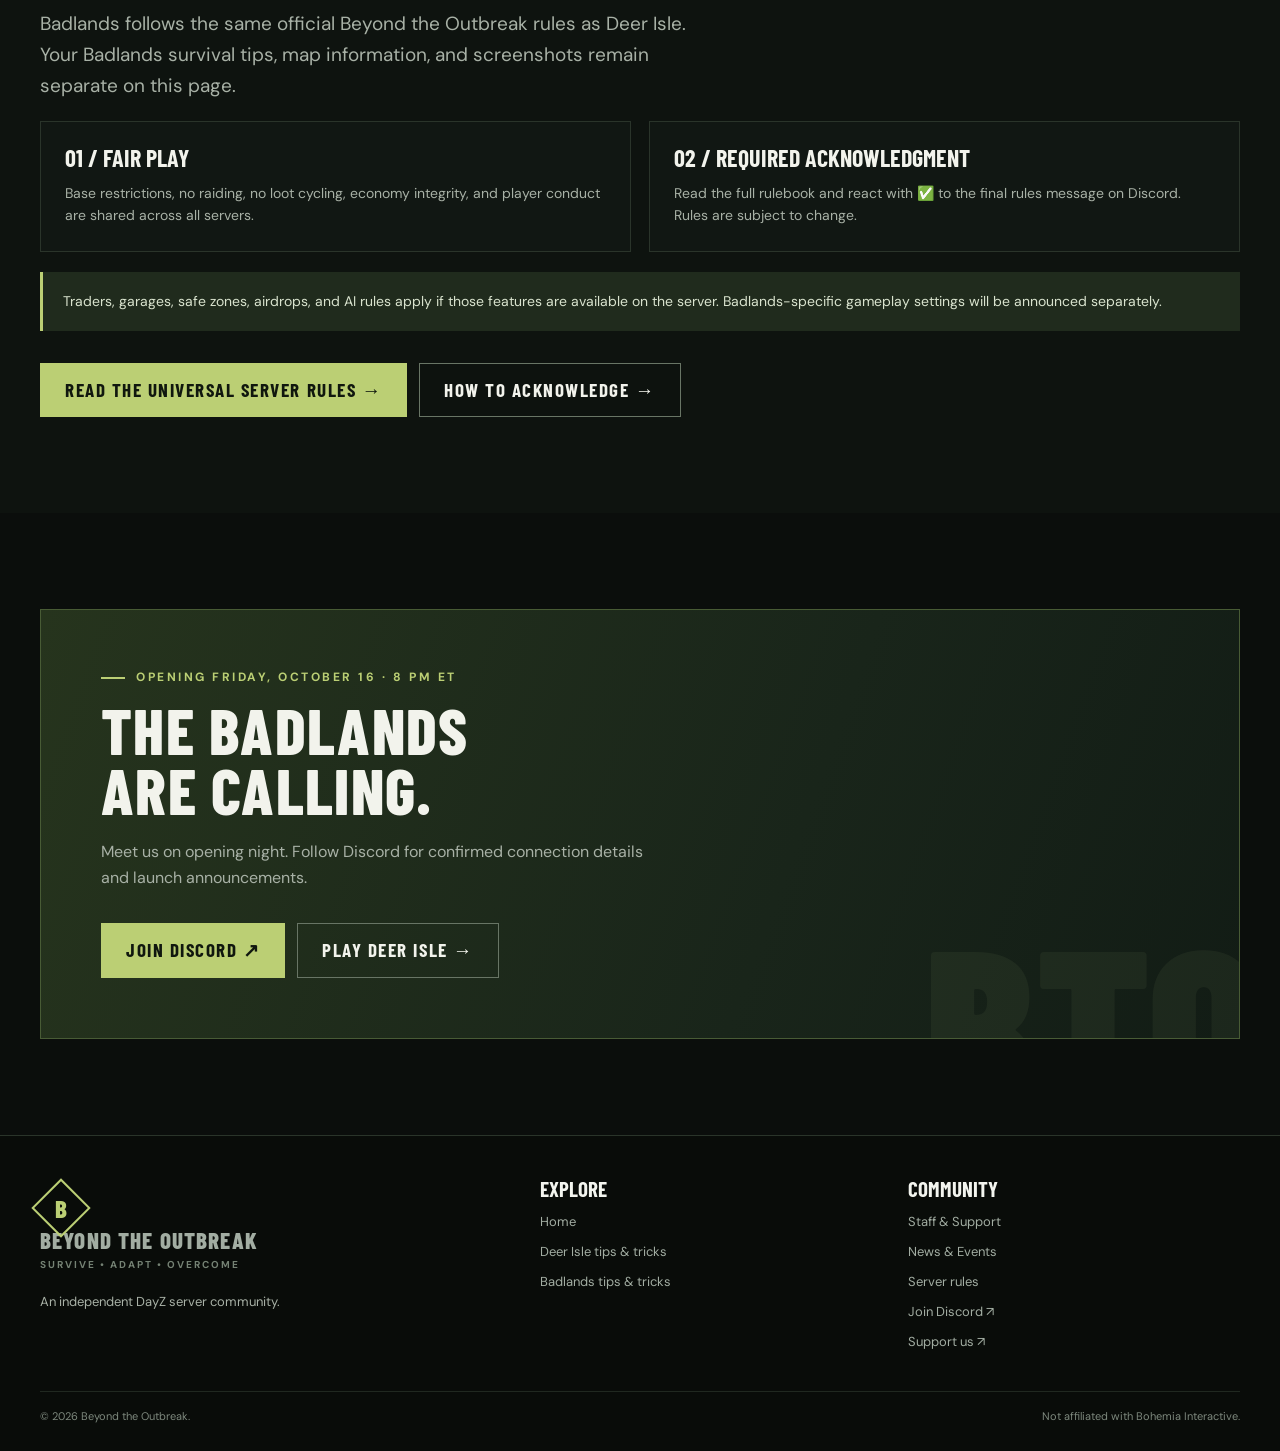
==== commit 19e8738e: "Add files via upload" ====
--- a/badlands.html
+++ b/badlands.html
@@ -1,12 +1,48 @@
 <!DOCTYPE html>
 
-<html lang="en"><head><meta charset="utf-8"/><meta content="width=device-width, initial-scale=1" name="viewport"/><meta content="#0b0e0c" name="theme-color"/><meta content="Beyond the Outbreak Badlands DLC DayZ server: upcoming information, beginner tips, and screenshots." name="description"/><title>Badlands DLC | Beyond the Outbreak</title><link href="styles.css" rel="stylesheet"/><script defer="" src="site-settings.js"></script><script defer="" src="site.js"></script></head>
+<html lang="en"><head><meta charset="utf-8"/><meta content="width=device-width, initial-scale=1" name="viewport"/><meta content="#0b0e0c" name="theme-color"/><meta content="Badlands server grand opening: Friday, October 16, 2026 at 8:00 PM Eastern. Countdown, connection information, launch preparation, server rules and tips." name="description"/><title>Badlands DLC | Beyond the Outbreak</title><link href="styles.css" rel="stylesheet"/><script defer="" src="site-settings.js"></script><script defer="" src="site.js"></script><link href="badlands-launch.css" rel="stylesheet"/><script defer="True" src="badlands-launch.js"></script></head>
 <body>
 <header class="site-header"><div class="container nav-wrap"><a aria-label="Beyond the Outbreak home" class="brand" href="index.html"><span class="brand-icon"><span>B</span></span><span><span class="brand-name">BEYOND THE OUTBREAK</span><span class="brand-sub">DAYZ SURVIVOR COMMUNITY</span></span></a><button aria-controls="nav-list" aria-expanded="false" aria-label="Toggle navigation" class="nav-toggle">☰</button><nav aria-label="Main navigation"><ul class="nav-list" id="nav-list"><li><a class="nav-link" href="index.html">Home</a></li><li><a class="nav-link" href="deerisle.html">Deer Isle</a></li><li><a aria-current="page" class="nav-link" href="badlands.html">Badlands</a></li><li><a class="nav-link" href="rules.html">Rules</a></li><li><a class="nav-link nav-cta" data-link="discord" href="#community">Join Discord ↗</a></li></ul></nav></div></header>
 <main>
-<section class="page-hero photo-frame" data-photo="badlands-hero"><div class="container"><div class="eyebrow">Server 02 // The next chapter</div><h1>BADLANDS.</h1><p class="lead">A new DayZ destination for Beyond the Outbreak. Stay ready—the next chapter is coming.</p><div class="actions"><span class="chip chip-warm"><span class="dot"></span> COMING SOON</span><a class="button button-primary button-small" href="#tips">Tips &amp; tricks ↓</a><a class="button button-outline button-small" href="#gallery">View gallery ↓</a></div></div></section>
-<nav aria-label="Badlands page sections" class="subnav"><div class="container subnav-inner"><a href="#overview">Overview</a><a href="#tips">Tips &amp; Tricks</a><a href="#gallery">Screenshots</a><a href="#rules">Rules</a></div></nav>
-<section class="section" id="overview"><div class="container"><div class="eyebrow">Coming to Beyond the Outbreak</div><h2>A NEW CHAPTER.</h2><div class="overview-grid"><div class="overview-copy"><p>The Badlands DLC server is planned as the next addition to our community. This page will become its home for gameplay information, launch announcements, map-specific survival tips, and community screenshots.</p><p>Server settings, map-specific details, and the connection address will be posted as they are confirmed. The community-wide rules are already available on our Rules page.</p><div class="actions"><a class="button button-outline" href="#tips">Read preparation tips →</a><a class="button button-primary hide" data-link="discord" href="#overview">Follow updates on Discord ↗</a></div></div><aside class="specs"><div class="small-caps">SERVER INTEL</div><div class="spec"><span class="spec-label">Map</span><span class="spec-value">Badlands DLC</span></div><div class="spec"><span class="spec-label">Current status</span><span class="spec-value coming">Coming soon</span></div><div class="spec"><span class="spec-label">Gameplay style</span><span class="spec-value">To be announced</span></div><div class="spec"><span class="spec-label">Connect address</span><span class="spec-value" data-address="badlands">To be announced</span></div><button class="button button-primary button-small hide" data-copy-address="badlands" style="margin-top:20px" type="button">Copy server address</button><div class="callout">When the server goes live, update the status here and add the IP to <strong>site-settings.js</strong>.</div></aside></div></div></section>
+<section class="page-hero photo-frame" data-photo="badlands-hero"><div class="container"><div class="eyebrow">Server 02 // Launch event announced</div><h1>BADLANDS.</h1><p class="lead">The next chapter opens Friday, October 16, 2026 at 8:00 PM Eastern. Get ready for opening night.</p><div class="actions"><span class="chip chip-warm"><span class="dot"></span> SCHEDULED OPENING</span><a class="button button-primary button-small" href="#launch">Opening Day ↓</a><a class="button button-outline button-small" href="#checklist">Prepare to Join ↓</a></div></div></section>
+<nav aria-label="Badlands page sections" class="subnav"><div class="container subnav-inner"><a href="#launch">Opening Day</a><a href="#checklist">Launch Checklist</a><a href="#overview">Overview</a><a href="#tips">Tips &amp; Tricks</a><a href="#gallery">Screenshots</a><a href="#rules">Rules</a></div></nav>
+
+<section aria-labelledby="bl-launch-title" class="section bl-launch-section" id="launch">
+<div class="container">
+<div class="eyebrow">Beyond the Outbreak / Official launch window</div>
+<div class="bl-launch-header">
+<div><h2 id="bl-launch-title">THE BADLANDS<br/>COUNTDOWN.</h2><p>Our planned grand opening is <strong>Friday, October 16, 2026, at 8:00 PM Eastern Time (EDT)</strong>.</p></div>
+<span class="bl-date-stamp">FRI 16 OCT<br/><strong>20:00 ET</strong></span>
+</div>
+<div aria-label="Time until Badlands scheduled opening" class="bl-countdown" data-badlands-countdown="" role="timer">
+<div class="bl-time-unit"><strong data-bl-unit="days">—</strong><span>Days</span></div>
+<div class="bl-time-unit"><strong data-bl-unit="hours">—</strong><span>Hours</span></div>
+<div class="bl-time-unit"><strong data-bl-unit="minutes">—</strong><span>Minutes</span></div>
+<div class="bl-time-unit"><strong data-bl-unit="seconds">—</strong><span>Seconds</span></div>
+</div>
+<p aria-live="polite" class="bl-countdown-note" id="bl-countdown-note">Countdown to the scheduled opening. Server access will be confirmed in Discord.</p>
+<div class="bl-launch-actions"><a class="button button-primary hide" data-link="discord" href="#launch">Follow the Launch on Discord ↗</a><a class="button button-outline" href="news.html">View News &amp; Events →</a></div>
+</div>
+</section>
+<section class="section" id="overview"><div class="container"><div class="eyebrow">Launch information</div><h2>OPENING NIGHT IS SET.</h2><div class="overview-grid"><div class="overview-copy"><p>Beyond the Outbreak Badlands is scheduled to open on Friday, October 16 at 8:00 PM Eastern. Join the community for the first night and prepare to discover the map together.</p><p>We’ll publish the exact server connection address and any required mods as soon as they are confirmed. Until then, check Discord and News &amp; Events for launch updates. Universal community rules apply on both servers.</p><div class="actions"><a class="button button-outline" href="#checklist">Launch preparation checklist →</a><a class="button button-primary hide" data-link="discord" href="#overview">Follow updates on Discord ↗</a></div></div><aside class="specs"><div class="small-caps">SERVER INTEL</div><div class="spec"><span class="spec-label">Map</span><span class="spec-value">Badlands DLC</span></div><div class="spec"><span class="spec-label">Current status</span><span class="spec-value coming">Opening Oct 16 · 8 PM ET</span></div><div class="spec"><span class="spec-label">Opening date</span><span class="spec-value">Fri, Oct 16, 2026</span></div><div class="spec"><span class="spec-label">Opening time</span><span class="spec-value">8:00 PM Eastern</span></div><div class="spec"><span class="spec-label">Gameplay style</span><span class="spec-value">To be announced</span></div><div class="spec"><span class="spec-label">Connect address</span><span class="spec-value" data-address="badlands">To be announced</span></div><button class="button button-primary button-small hide" data-copy-address="badlands" style="margin-top:20px" type="button">Copy server address</button><div class="callout">Connection details will appear here once confirmed. Check our Discord for opening-day updates.</div></aside></div></div></section>
+<section class="section section-dark section-rule" id="checklist">
+<div class="container">
+<div class="eyebrow">Before the gates open</div><h2>LAUNCH-DAY CHECKLIST.</h2>
+<p class="bl-checklist-lead">Use this guide to get ready. These are general DayZ preparation steps, not confirmed Badlands gameplay features.</p>
+<div class="bl-checklist">
+<label class="bl-check"><input type="checkbox"/><span><strong>Update DayZ</strong><small>Launch the game and ensure your DayZ client is current.</small></span></label>
+<label class="bl-check"><input type="checkbox"/><span><strong>Check mod requirements</strong><small>When the server appears in the DayZ Launcher, use its Setup DLCs and Mods option to load what it requires. A Badlands-specific list will be published when confirmed.</small></span></label>
+<label class="bl-check"><input type="checkbox"/><span><strong>Read the universal rules</strong><small><a href="rules.html">Read Beyond the Outbreak's universal rules</a> and acknowledge them on Discord.</small></span></label>
+<label class="bl-check"><input type="checkbox"/><span><strong>Join Discord before launch</strong><small>Watch for connection instructions, possible delays, and the launch announcement.</small></span></label>
+<label class="bl-check"><input type="checkbox"/><span><strong>Plan your first trip</strong><small>Prioritize hydration, food, basic supplies and a safe route before settling down.</small></span></label>
+</div>
+<div class="bl-connection-card">
+<div><div class="eyebrow">Badlands connection details</div><h3>READY WHEN WE ARE.</h3><p>The Badlands IP and port will be displayed below when the team confirms them. Do not use the Deer Isle address to connect to Badlands.</p></div>
+<div class="bl-address-box"><span>BADLANDS ADDRESS</span><strong data-address="badlands">To be announced</strong><button class="button button-primary button-small hide" data-copy-address="badlands" type="button">Copy address</button></div>
+</div>
+</div>
+</section>
+
 <section class="section section-dark section-rule" id="tips"><div class="container"><div class="section-heading-line"><div><div class="eyebrow">Badlands preparation guide</div><h2>TIPS &amp; TRICKS.</h2></div><p>Starter advice while server-specific details are being finalized. Replace these with discoveries and guides after launch.</p></div><div class="tip-grid">
 <article class="tip"><span class="tip-num">01</span><div><h3>SCOUT BEFORE SETTLING</h3><p>Spend time learning the map, resource locations, and travel routes before committing to a base.</p></div></article>
 <article class="tip"><span class="tip-num">02</span><div><h3>PRIORITIZE ESSENTIALS</h3><p>Plan your first hours around water, food, warmth, tools, and a way to treat injuries.</p></div></article>
@@ -30,7 +66,7 @@
 <div class="callout">Traders, garages, safe zones, airdrops, and AI rules apply if those features are available on the server. Badlands-specific gameplay settings will be announced separately.</div>
 <div class="actions"><a class="button button-primary" href="rules.html#universal-rules">Read the universal server rules →</a><a class="button button-outline" href="rules.html#acknowledgment">How to acknowledge →</a></div>
 </div></section>
-<section class="section" id="community"><div class="container"><div class="community-panel"><div class="eyebrow">Stay informed</div><h2>THE NEXT CHAPTER<br/>IS COMING.</h2><p>Watch Beyond the Outbreak for Badlands news and future updates.</p><div class="actions"><a class="button button-primary hide" data-link="discord" href="#community">Join Discord ↗</a><a class="button button-outline" href="deerisle.html">Play Deer Isle →</a></div></div></div></section>
+<section class="section" id="community"><div class="container"><div class="community-panel"><div class="eyebrow">Opening Friday, October 16 · 8 PM ET</div><h2>THE BADLANDS<br/>ARE CALLING.</h2><p>Meet us on opening night. Follow Discord for confirmed connection details and launch announcements.</p><div class="actions"><a class="button button-primary hide" data-link="discord" href="#community">Join Discord ↗</a><a class="button button-outline" href="deerisle.html">Play Deer Isle →</a></div></div></div></section>
 </main>
 <footer class="site-footer"><div class="container"><div class="footer-grid"><div><a class="brand" href="index.html"><span class="brand-icon"><span>B</span></span><span><span class="brand-name">BEYOND THE OUTBREAK</span><span class="brand-sub">SURVIVE • ADAPT • OVERCOME</span></span></a><p style="max-width:330px;margin-top:18px">An independent DayZ server community.</p></div><div><h3>EXPLORE</h3><a href="index.html">Home</a><a href="deerisle.html#tips">Deer Isle tips &amp; tricks</a><a href="badlands.html#tips">Badlands tips &amp; tricks</a></div><div><h3>COMMUNITY</h3><a href="rules.html">Server rules</a><a class="hide" data-link="discord" href="#community">Join Discord ↗</a><a class="hide" data-link="support" href="#community">Support us ↗</a></div></div><div class="footer-bottom"><span>© 2026 Beyond the Outbreak.</span><span>Not affiliated with Bohemia Interactive.</span></div></div></footer>
 </body></html>
--- a/badlands-launch.css
+++ b/badlands-launch.css
@@ -0,0 +1,8 @@
+/* Badlands opening day extension. Uses existing site colors and fonts. */
+.bl-launch-section{background:radial-gradient(ellipse at 84% 15%,#3b432a 0,transparent 39%),linear-gradient(122deg,#151d15,#0b0e0c 85%);border-bottom:1px solid var(--line)}
+.bl-launch-header{display:flex;justify-content:space-between;align-items:end;gap:22px;margin:20px 0 29px}.bl-launch-header h2{margin:10px 0 19px}.bl-launch-header p{max-width:700px;margin:0}.bl-launch-header strong{color:var(--white)}
+.bl-date-stamp{display:block;flex:none;text-align:right;border-right:3px solid var(--acid);padding-right:17px;font:800 clamp(22px,3vw,41px)/1.06 'Barlow Condensed',sans-serif;color:#dfe8cd;letter-spacing:.06em}.bl-date-stamp strong{font-size:clamp(28px,3.8vw,53px);color:var(--acid)}
+.bl-countdown{display:grid;grid-template-columns:repeat(4,minmax(0,1fr));gap:12px;max-width:900px}.bl-time-unit{min-width:0;background:linear-gradient(145deg,#202b20,#111713);border:1px solid #465440;text-align:center;padding:22px 6px}.bl-time-unit strong{display:block;color:var(--acid);font:800 clamp(40px,7vw,84px)/1 'Barlow Condensed',sans-serif;font-variant-numeric:tabular-nums}.bl-time-unit span{font-size:12px;color:#becbab;letter-spacing:.17em;text-transform:uppercase;font-weight:700}.bl-countdown-note{margin:17px 0 0;color:#bdc8b5;font-size:13px}.bl-launch-actions{margin-top:24px;display:flex;gap:12px;flex-wrap:wrap}
+.bl-checklist-lead{max-width:750px}.bl-checklist{display:grid;grid-template-columns:repeat(2,minmax(0,1fr));gap:13px;margin-top:30px}.bl-check{display:flex;gap:17px;align-items:start;background:#192219;border:1px solid #354334;padding:20px;cursor:pointer;min-width:0}.bl-check:hover{border-color:var(--acid)}.bl-check input{margin-top:5px;width:20px;height:20px;flex:none;accent-color:#bbcf74}.bl-check strong{display:block;color:#ecf3e8;font-size:15px;margin-bottom:3px}.bl-check small{display:block;color:#b7c7b2;font-size:13px;line-height:1.65}.bl-check a{color:var(--acid);text-decoration:underline;text-underline-offset:3px}.bl-check:has(input:checked){background:#192a1b}.bl-check input:checked+span strong{text-decoration:line-through;color:#abbca7}
+.bl-connection-card{display:grid;grid-template-columns:1fr minmax(250px,.75fr);align-items:center;gap:30px;border:1px solid #4d603e;background:linear-gradient(120deg,#213021,#141c15);padding:27px;margin-top:25px}.bl-connection-card h3{margin:10px 0}.bl-connection-card p{margin-bottom:0;font-size:14px}.bl-address-box{background:#0d140f;border:1px solid #526046;padding:20px;min-width:0}.bl-address-box>span{display:block;font-size:11px;text-transform:uppercase;color:var(--acid);font-weight:700;letter-spacing:.13em}.bl-address-box>strong{display:block;font:700 clamp(21px,2.8vw,30px) 'Barlow Condensed',sans-serif;overflow-wrap:anywhere;margin:11px 0}.bl-address-box .button{width:100%}
+@media(max-width:780px){.bl-launch-header{align-items:start}.bl-date-stamp{font-size:20px}.bl-checklist,.bl-connection-card{grid-template-columns:1fr}}@media(max-width:600px){.bl-launch-header{display:block}.bl-date-stamp{margin-top:18px;text-align:left;border-right:none;border-left:3px solid var(--acid);padding:0 0 0 13px}.bl-countdown{gap:5px}.bl-time-unit{padding:15px 3px}.bl-time-unit strong{font-size:clamp(32px,9vw,51px)}.bl-time-unit span{font-size:9px;letter-spacing:.06em}.bl-launch-actions .button{width:100%}}
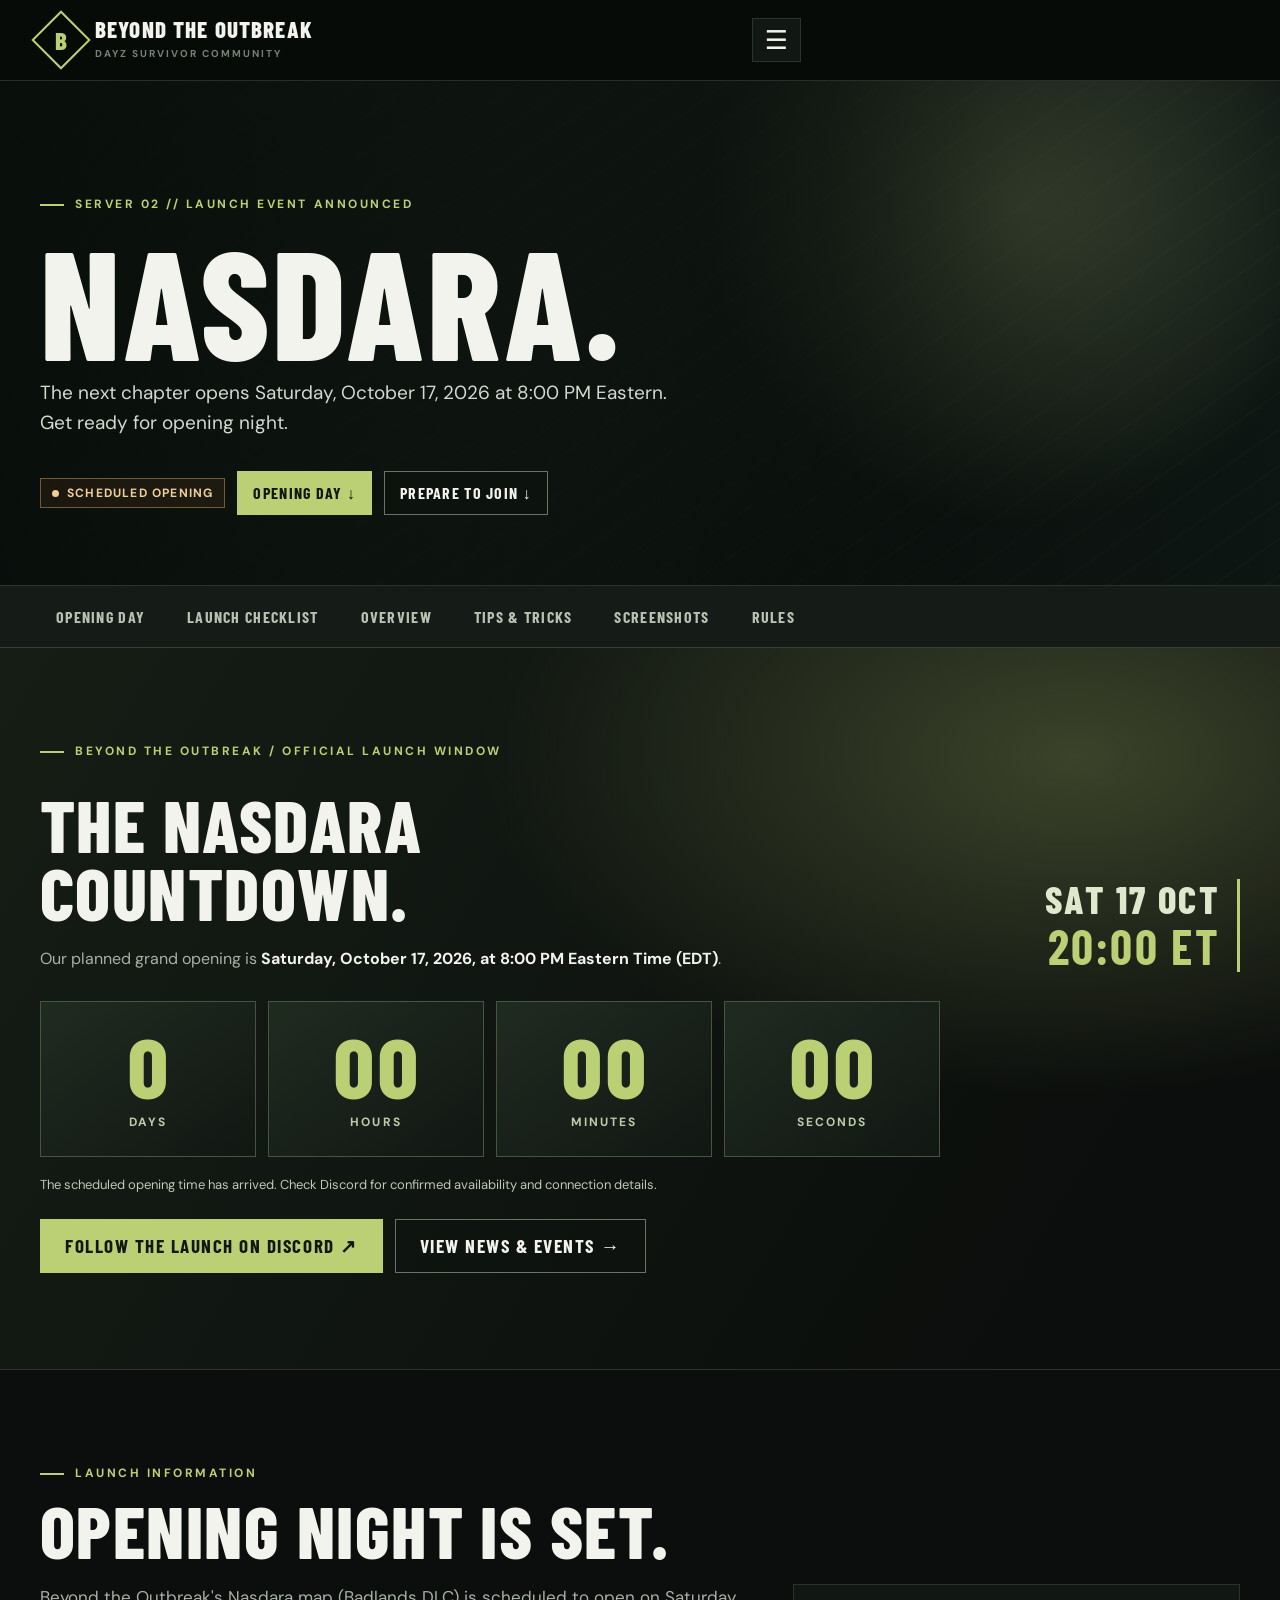
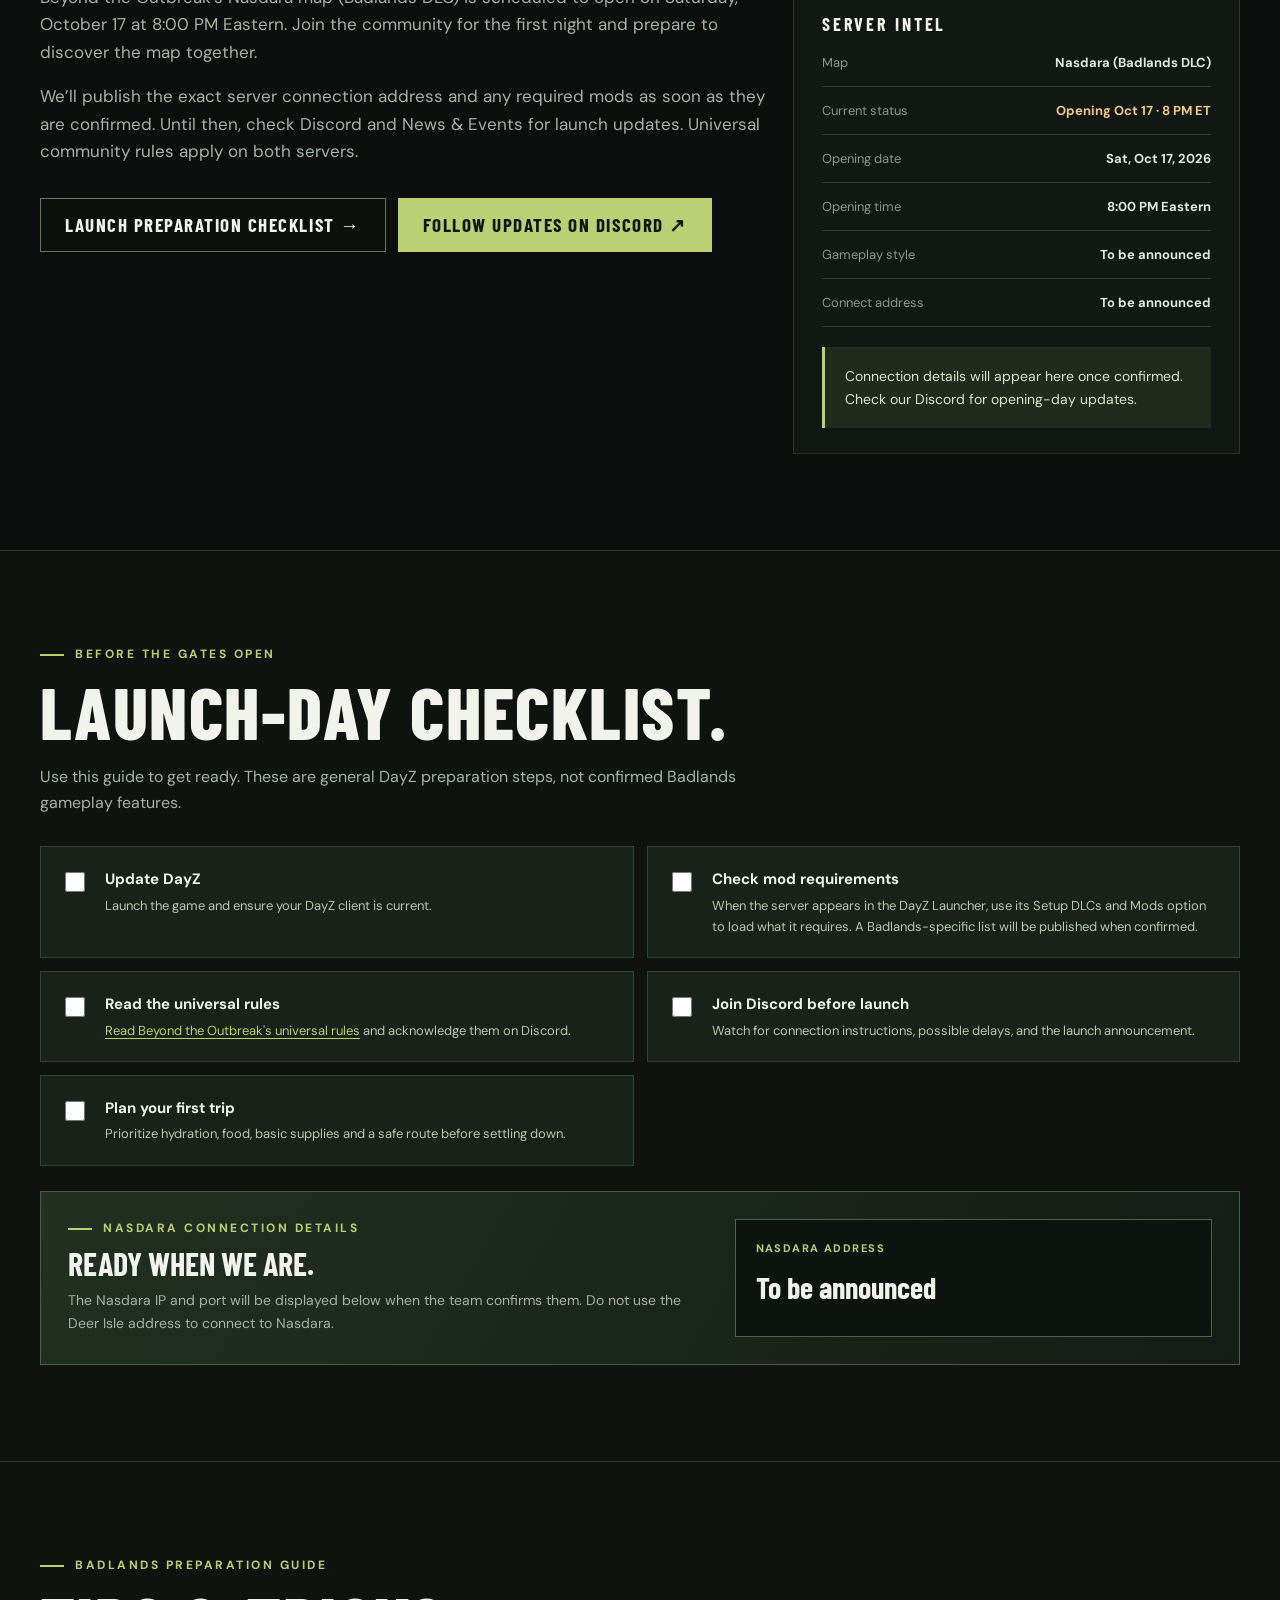
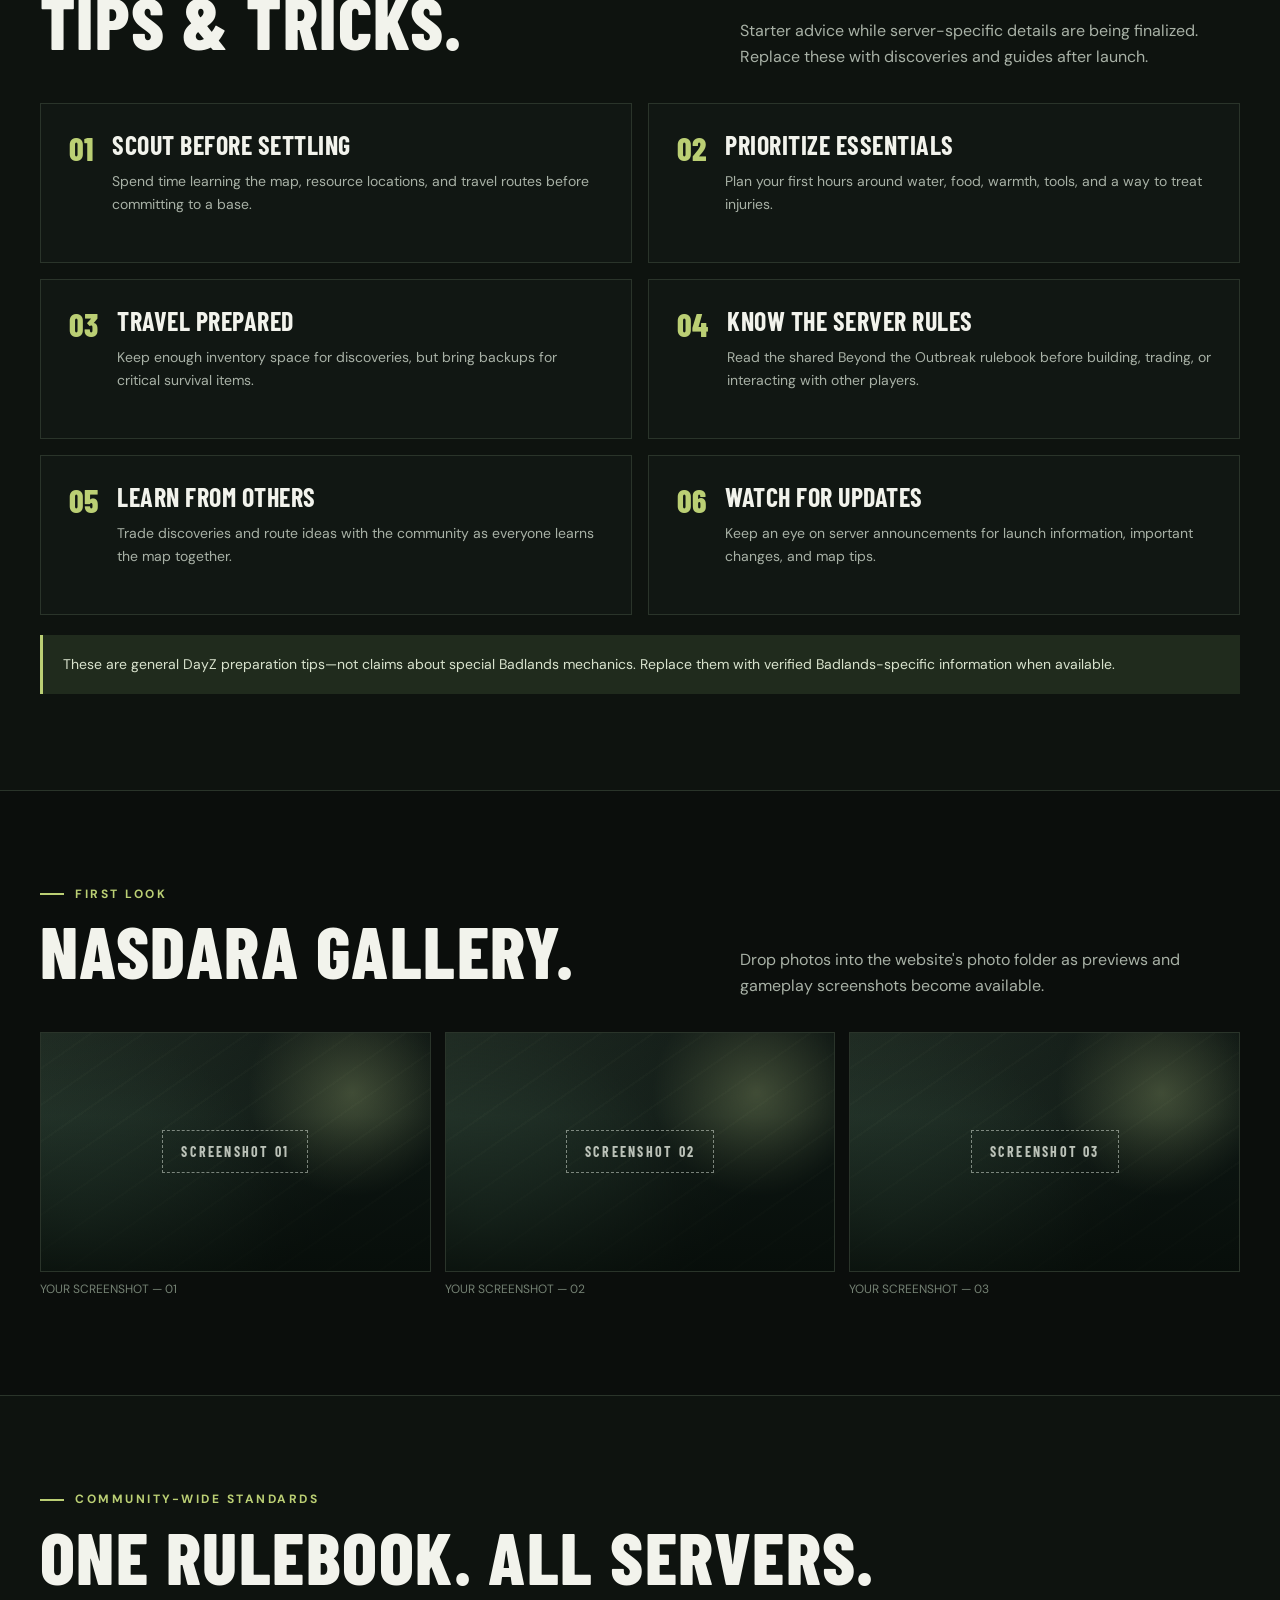
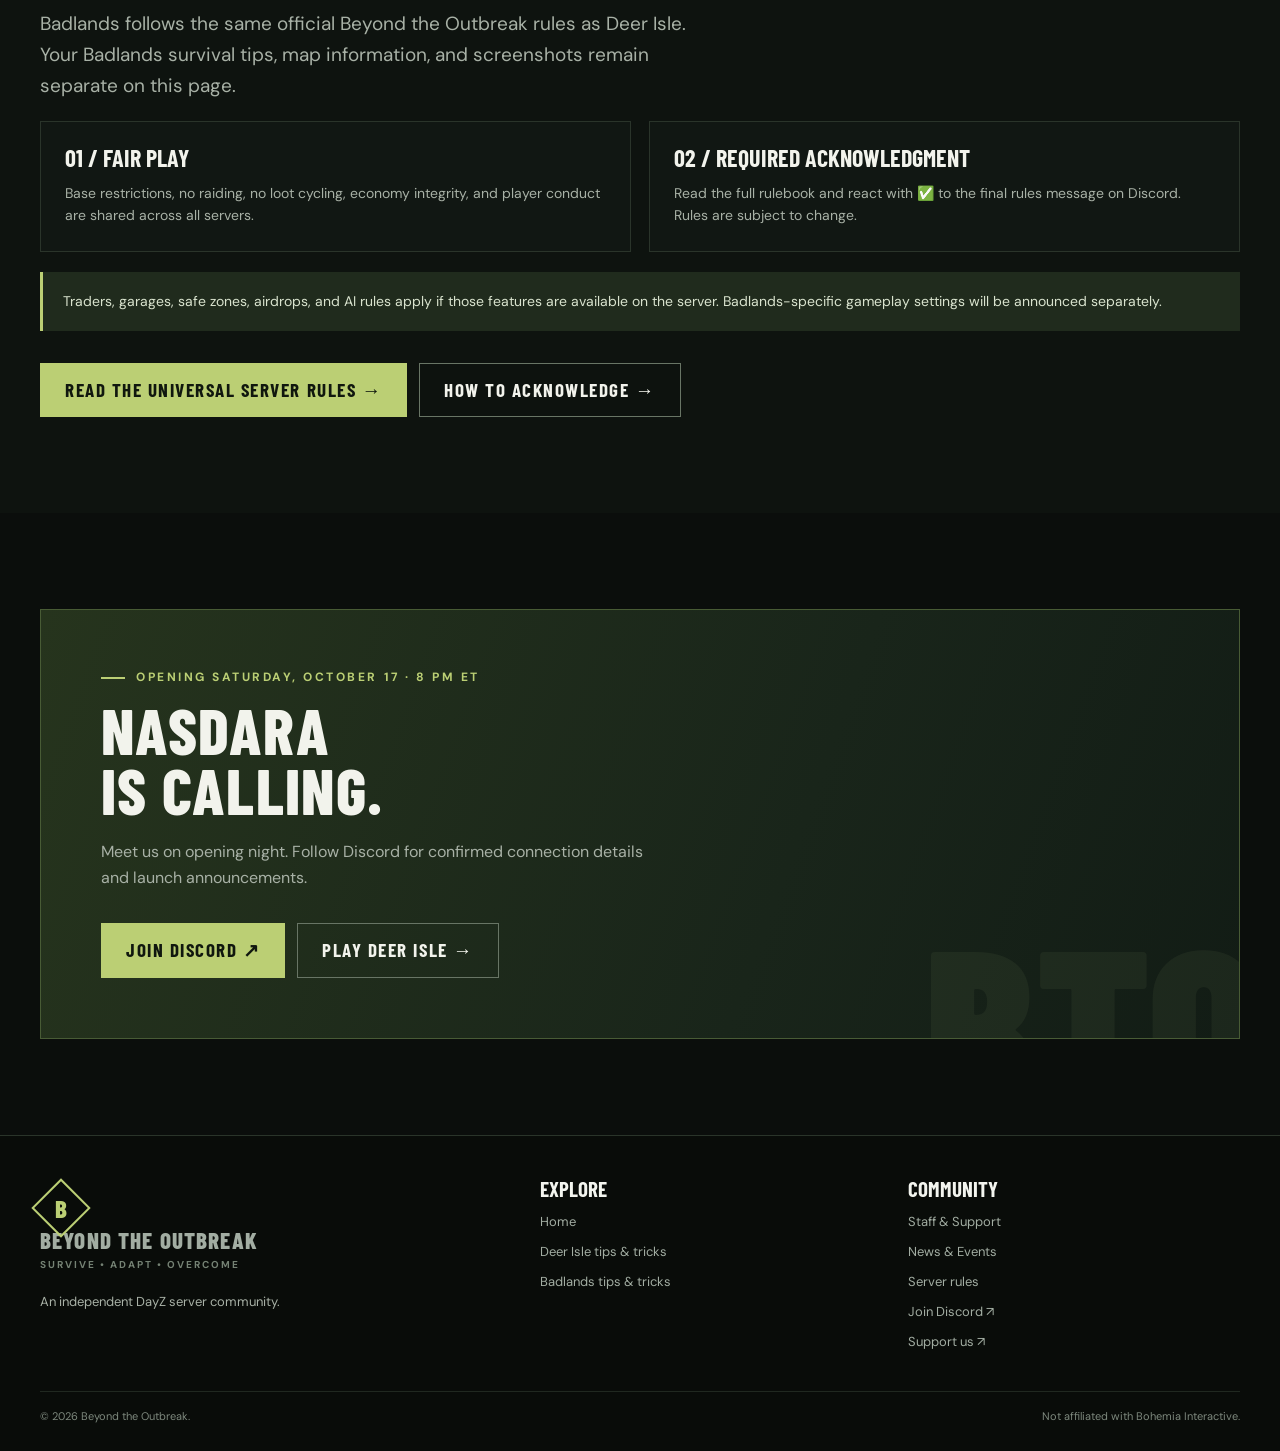
==== commit 829612cd: "Update Nasdara (Badlands DLC) launch to October 17 8 PM EDT" ====
--- a/badlands.html
+++ b/badlands.html
@@ -1,20 +1,20 @@
 <!DOCTYPE html>
 
-<html lang="en"><head><meta charset="utf-8"/><meta content="width=device-width, initial-scale=1" name="viewport"/><meta content="#0b0e0c" name="theme-color"/><meta content="Badlands server grand opening: Friday, October 16, 2026 at 8:00 PM Eastern. Countdown, connection information, launch preparation, server rules and tips." name="description"/><title>Badlands DLC | Beyond the Outbreak</title><link href="styles.css" rel="stylesheet"/><script defer="" src="site-settings.js"></script><script defer="" src="site.js"></script><link href="badlands-launch.css" rel="stylesheet"/><script defer="True" src="badlands-launch.js"></script></head>
+<html lang="en"><head><meta charset="utf-8"/><meta content="width=device-width, initial-scale=1" name="viewport"/><meta content="#0b0e0c" name="theme-color"/><meta content="Nasdara (Badlands DLC) grand opening: Saturday, October 17, 2026 at 8:00 PM Eastern. Countdown, connection information, launch preparation, server rules and tips." name="description"/><title>Nasdara — Badlands DLC | Beyond the Outbreak</title><link href="styles.css" rel="stylesheet"/><script defer="" src="site-settings.js"></script><script defer="" src="site.js"></script><link href="badlands-launch.css" rel="stylesheet"/><script defer="True" src="badlands-launch.js"></script></head>
 <body>
 <header class="site-header"><div class="container nav-wrap"><a aria-label="Beyond the Outbreak home" class="brand" href="index.html"><span class="brand-icon"><span>B</span></span><span><span class="brand-name">BEYOND THE OUTBREAK</span><span class="brand-sub">DAYZ SURVIVOR COMMUNITY</span></span></a><button aria-controls="nav-list" aria-expanded="false" aria-label="Toggle navigation" class="nav-toggle">☰</button><nav aria-label="Main navigation"><ul class="nav-list" id="nav-list"><li><a class="nav-link" href="index.html">Home</a></li><li><a class="nav-link" href="deerisle.html">Deer Isle</a></li><li><a aria-current="page" class="nav-link" href="badlands.html">Badlands</a></li><li><a class="nav-link" href="rules.html">Rules</a></li><li><a class="nav-link nav-cta" data-link="discord" href="#community">Join Discord ↗</a></li></ul></nav></div></header>
 <main>
-<section class="page-hero photo-frame" data-photo="badlands-hero"><div class="container"><div class="eyebrow">Server 02 // Launch event announced</div><h1>BADLANDS.</h1><p class="lead">The next chapter opens Friday, October 16, 2026 at 8:00 PM Eastern. Get ready for opening night.</p><div class="actions"><span class="chip chip-warm"><span class="dot"></span> SCHEDULED OPENING</span><a class="button button-primary button-small" href="#launch">Opening Day ↓</a><a class="button button-outline button-small" href="#checklist">Prepare to Join ↓</a></div></div></section>
+<section class="page-hero photo-frame" data-photo="badlands-hero"><div class="container"><div class="eyebrow">Server 02 // Launch event announced</div><h1>NASDARA.</h1><p class="lead">The next chapter opens Saturday, October 17, 2026 at 8:00 PM Eastern. Get ready for opening night.</p><div class="actions"><span class="chip chip-warm"><span class="dot"></span> SCHEDULED OPENING</span><a class="button button-primary button-small" href="#launch">Opening Day ↓</a><a class="button button-outline button-small" href="#checklist">Prepare to Join ↓</a></div></div></section>
 <nav aria-label="Badlands page sections" class="subnav"><div class="container subnav-inner"><a href="#launch">Opening Day</a><a href="#checklist">Launch Checklist</a><a href="#overview">Overview</a><a href="#tips">Tips &amp; Tricks</a><a href="#gallery">Screenshots</a><a href="#rules">Rules</a></div></nav>
 
 <section aria-labelledby="bl-launch-title" class="section bl-launch-section" id="launch">
 <div class="container">
 <div class="eyebrow">Beyond the Outbreak / Official launch window</div>
 <div class="bl-launch-header">
-<div><h2 id="bl-launch-title">THE BADLANDS<br/>COUNTDOWN.</h2><p>Our planned grand opening is <strong>Friday, October 16, 2026, at 8:00 PM Eastern Time (EDT)</strong>.</p></div>
-<span class="bl-date-stamp">FRI 16 OCT<br/><strong>20:00 ET</strong></span>
+<div><h2 id="bl-launch-title">THE NASDARA<br/>COUNTDOWN.</h2><p>Our planned grand opening is <strong>Saturday, October 17, 2026, at 8:00 PM Eastern Time (EDT)</strong>.</p></div>
+<span class="bl-date-stamp">SAT 17 OCT<br/><strong>20:00 ET</strong></span>
 </div>
-<div aria-label="Time until Badlands scheduled opening" class="bl-countdown" data-badlands-countdown="" role="timer">
+<div aria-label="Time until Nasdara scheduled opening" class="bl-countdown" data-badlands-countdown="" role="timer">
 <div class="bl-time-unit"><strong data-bl-unit="days">—</strong><span>Days</span></div>
 <div class="bl-time-unit"><strong data-bl-unit="hours">—</strong><span>Hours</span></div>
 <div class="bl-time-unit"><strong data-bl-unit="minutes">—</strong><span>Minutes</span></div>
@@ -24,7 +24,7 @@
 <div class="bl-launch-actions"><a class="button button-primary hide" data-link="discord" href="#launch">Follow the Launch on Discord ↗</a><a class="button button-outline" href="news.html">View News &amp; Events →</a></div>
 </div>
 </section>
-<section class="section" id="overview"><div class="container"><div class="eyebrow">Launch information</div><h2>OPENING NIGHT IS SET.</h2><div class="overview-grid"><div class="overview-copy"><p>Beyond the Outbreak Badlands is scheduled to open on Friday, October 16 at 8:00 PM Eastern. Join the community for the first night and prepare to discover the map together.</p><p>We’ll publish the exact server connection address and any required mods as soon as they are confirmed. Until then, check Discord and News &amp; Events for launch updates. Universal community rules apply on both servers.</p><div class="actions"><a class="button button-outline" href="#checklist">Launch preparation checklist →</a><a class="button button-primary hide" data-link="discord" href="#overview">Follow updates on Discord ↗</a></div></div><aside class="specs"><div class="small-caps">SERVER INTEL</div><div class="spec"><span class="spec-label">Map</span><span class="spec-value">Badlands DLC</span></div><div class="spec"><span class="spec-label">Current status</span><span class="spec-value coming">Opening Oct 16 · 8 PM ET</span></div><div class="spec"><span class="spec-label">Opening date</span><span class="spec-value">Fri, Oct 16, 2026</span></div><div class="spec"><span class="spec-label">Opening time</span><span class="spec-value">8:00 PM Eastern</span></div><div class="spec"><span class="spec-label">Gameplay style</span><span class="spec-value">To be announced</span></div><div class="spec"><span class="spec-label">Connect address</span><span class="spec-value" data-address="badlands">To be announced</span></div><button class="button button-primary button-small hide" data-copy-address="badlands" style="margin-top:20px" type="button">Copy server address</button><div class="callout">Connection details will appear here once confirmed. Check our Discord for opening-day updates.</div></aside></div></div></section>
+<section class="section" id="overview"><div class="container"><div class="eyebrow">Launch information</div><h2>OPENING NIGHT IS SET.</h2><div class="overview-grid"><div class="overview-copy"><p>Beyond the Outbreak's Nasdara map (Badlands DLC) is scheduled to open on Saturday, October 17 at 8:00 PM Eastern. Join the community for the first night and prepare to discover the map together.</p><p>We’ll publish the exact server connection address and any required mods as soon as they are confirmed. Until then, check Discord and News &amp; Events for launch updates. Universal community rules apply on both servers.</p><div class="actions"><a class="button button-outline" href="#checklist">Launch preparation checklist →</a><a class="button button-primary hide" data-link="discord" href="#overview">Follow updates on Discord ↗</a></div></div><aside class="specs"><div class="small-caps">SERVER INTEL</div><div class="spec"><span class="spec-label">Map</span><span class="spec-value">Nasdara (Badlands DLC)</span></div><div class="spec"><span class="spec-label">Current status</span><span class="spec-value coming">Opening Oct 17 · 8 PM ET</span></div><div class="spec"><span class="spec-label">Opening date</span><span class="spec-value">Sat, Oct 17, 2026</span></div><div class="spec"><span class="spec-label">Opening time</span><span class="spec-value">8:00 PM Eastern</span></div><div class="spec"><span class="spec-label">Gameplay style</span><span class="spec-value">To be announced</span></div><div class="spec"><span class="spec-label">Connect address</span><span class="spec-value" data-address="badlands">To be announced</span></div><button class="button button-primary button-small hide" data-copy-address="badlands" style="margin-top:20px" type="button">Copy server address</button><div class="callout">Connection details will appear here once confirmed. Check our Discord for opening-day updates.</div></aside></div></div></section>
 <section class="section section-dark section-rule" id="checklist">
 <div class="container">
 <div class="eyebrow">Before the gates open</div><h2>LAUNCH-DAY CHECKLIST.</h2>
@@ -37,8 +37,8 @@
 <label class="bl-check"><input type="checkbox"/><span><strong>Plan your first trip</strong><small>Prioritize hydration, food, basic supplies and a safe route before settling down.</small></span></label>
 </div>
 <div class="bl-connection-card">
-<div><div class="eyebrow">Badlands connection details</div><h3>READY WHEN WE ARE.</h3><p>The Badlands IP and port will be displayed below when the team confirms them. Do not use the Deer Isle address to connect to Badlands.</p></div>
-<div class="bl-address-box"><span>BADLANDS ADDRESS</span><strong data-address="badlands">To be announced</strong><button class="button button-primary button-small hide" data-copy-address="badlands" type="button">Copy address</button></div>
+<div><div class="eyebrow">Nasdara connection details</div><h3>READY WHEN WE ARE.</h3><p>The Nasdara IP and port will be displayed below when the team confirms them. Do not use the Deer Isle address to connect to Nasdara.</p></div>
+<div class="bl-address-box"><span>NASDARA ADDRESS</span><strong data-address="badlands">To be announced</strong><button class="button button-primary button-small hide" data-copy-address="badlands" type="button">Copy address</button></div>
 </div>
 </div>
 </section>
@@ -51,7 +51,7 @@
 <article class="tip"><span class="tip-num">05</span><div><h3>LEARN FROM OTHERS</h3><p>Trade discoveries and route ideas with the community as everyone learns the map together.</p></div></article>
 <article class="tip"><span class="tip-num">06</span><div><h3>WATCH FOR UPDATES</h3><p>Keep an eye on server announcements for launch information, important changes, and map tips.</p></div></article>
 </div><div class="callout">These are general DayZ preparation tips—not claims about special Badlands mechanics. Replace them with verified Badlands-specific information when available.</div></div></section>
-<section class="section section-rule" id="gallery"><div class="container"><div class="section-heading-line"><div><div class="eyebrow">First look</div><h2>BADLANDS GALLERY.</h2></div><p>Drop photos into the website's photo folder as previews and gameplay screenshots become available.</p></div><div class="gallery">
+<section class="section section-rule" id="gallery"><div class="container"><div class="section-heading-line"><div><div class="eyebrow">First look</div><h2>NASDARA GALLERY.</h2></div><p>Drop photos into the website's photo folder as previews and gameplay screenshots become available.</p></div><div class="gallery">
 <figure><div class="gallery-image photo-frame" data-photo="badlands-1"><span class="photo-placeholder">Screenshot 01</span></div><figcaption>YOUR SCREENSHOT — 01</figcaption></figure>
 <figure><div class="gallery-image photo-frame" data-photo="badlands-2"><span class="photo-placeholder">Screenshot 02</span></div><figcaption>YOUR SCREENSHOT — 02</figcaption></figure>
 <figure><div class="gallery-image photo-frame" data-photo="badlands-3"><span class="photo-placeholder">Screenshot 03</span></div><figcaption>YOUR SCREENSHOT — 03</figcaption></figure>
@@ -66,7 +66,7 @@
 <div class="callout">Traders, garages, safe zones, airdrops, and AI rules apply if those features are available on the server. Badlands-specific gameplay settings will be announced separately.</div>
 <div class="actions"><a class="button button-primary" href="rules.html#universal-rules">Read the universal server rules →</a><a class="button button-outline" href="rules.html#acknowledgment">How to acknowledge →</a></div>
 </div></section>
-<section class="section" id="community"><div class="container"><div class="community-panel"><div class="eyebrow">Opening Friday, October 16 · 8 PM ET</div><h2>THE BADLANDS<br/>ARE CALLING.</h2><p>Meet us on opening night. Follow Discord for confirmed connection details and launch announcements.</p><div class="actions"><a class="button button-primary hide" data-link="discord" href="#community">Join Discord ↗</a><a class="button button-outline" href="deerisle.html">Play Deer Isle →</a></div></div></div></section>
+<section class="section" id="community"><div class="container"><div class="community-panel"><div class="eyebrow">Opening Saturday, October 17 · 8 PM ET</div><h2>NASDARA<br/>IS CALLING.</h2><p>Meet us on opening night. Follow Discord for confirmed connection details and launch announcements.</p><div class="actions"><a class="button button-primary hide" data-link="discord" href="#community">Join Discord ↗</a><a class="button button-outline" href="deerisle.html">Play Deer Isle →</a></div></div></div></section>
 </main>
 <footer class="site-footer"><div class="container"><div class="footer-grid"><div><a class="brand" href="index.html"><span class="brand-icon"><span>B</span></span><span><span class="brand-name">BEYOND THE OUTBREAK</span><span class="brand-sub">SURVIVE • ADAPT • OVERCOME</span></span></a><p style="max-width:330px;margin-top:18px">An independent DayZ server community.</p></div><div><h3>EXPLORE</h3><a href="index.html">Home</a><a href="deerisle.html#tips">Deer Isle tips &amp; tricks</a><a href="badlands.html#tips">Badlands tips &amp; tricks</a></div><div><h3>COMMUNITY</h3><a href="rules.html">Server rules</a><a class="hide" data-link="discord" href="#community">Join Discord ↗</a><a class="hide" data-link="support" href="#community">Support us ↗</a></div></div><div class="footer-bottom"><span>© 2026 Beyond the Outbreak.</span><span>Not affiliated with Bohemia Interactive.</span></div></div></footer>
 </body></html>
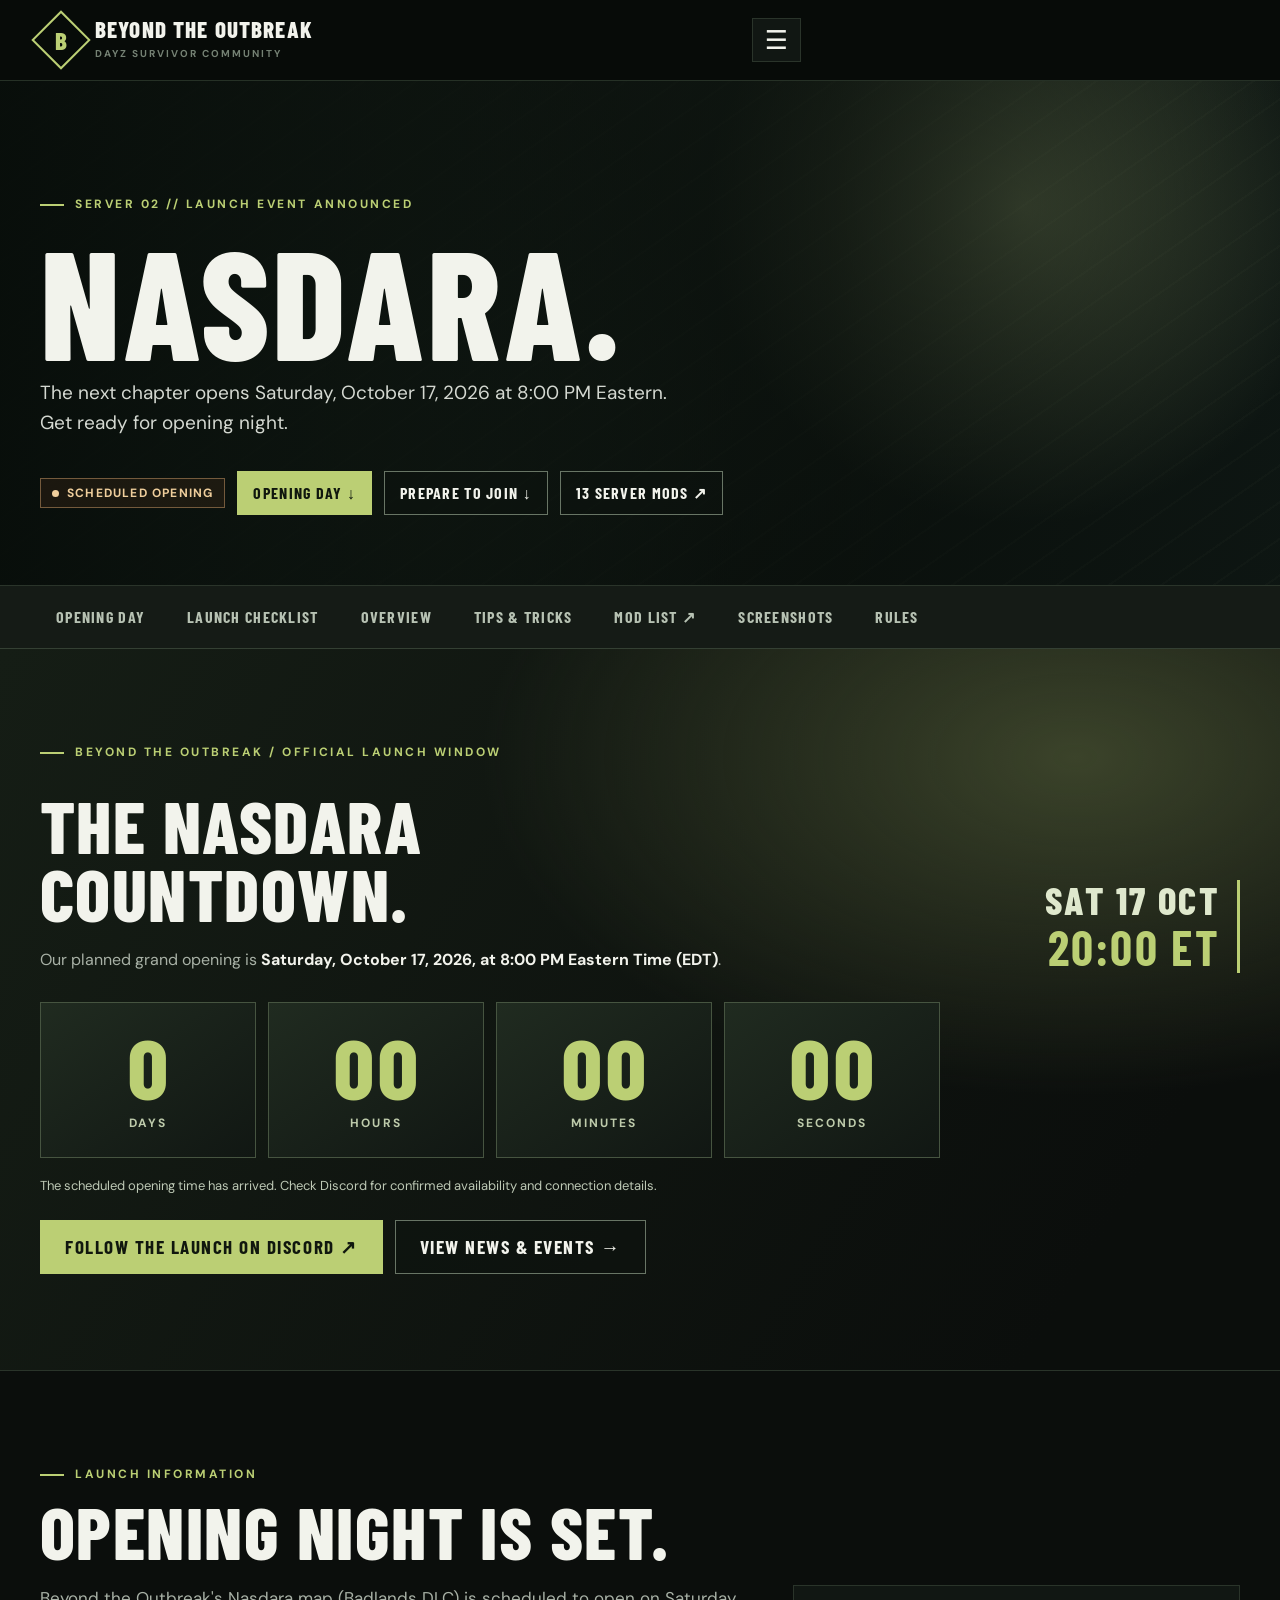
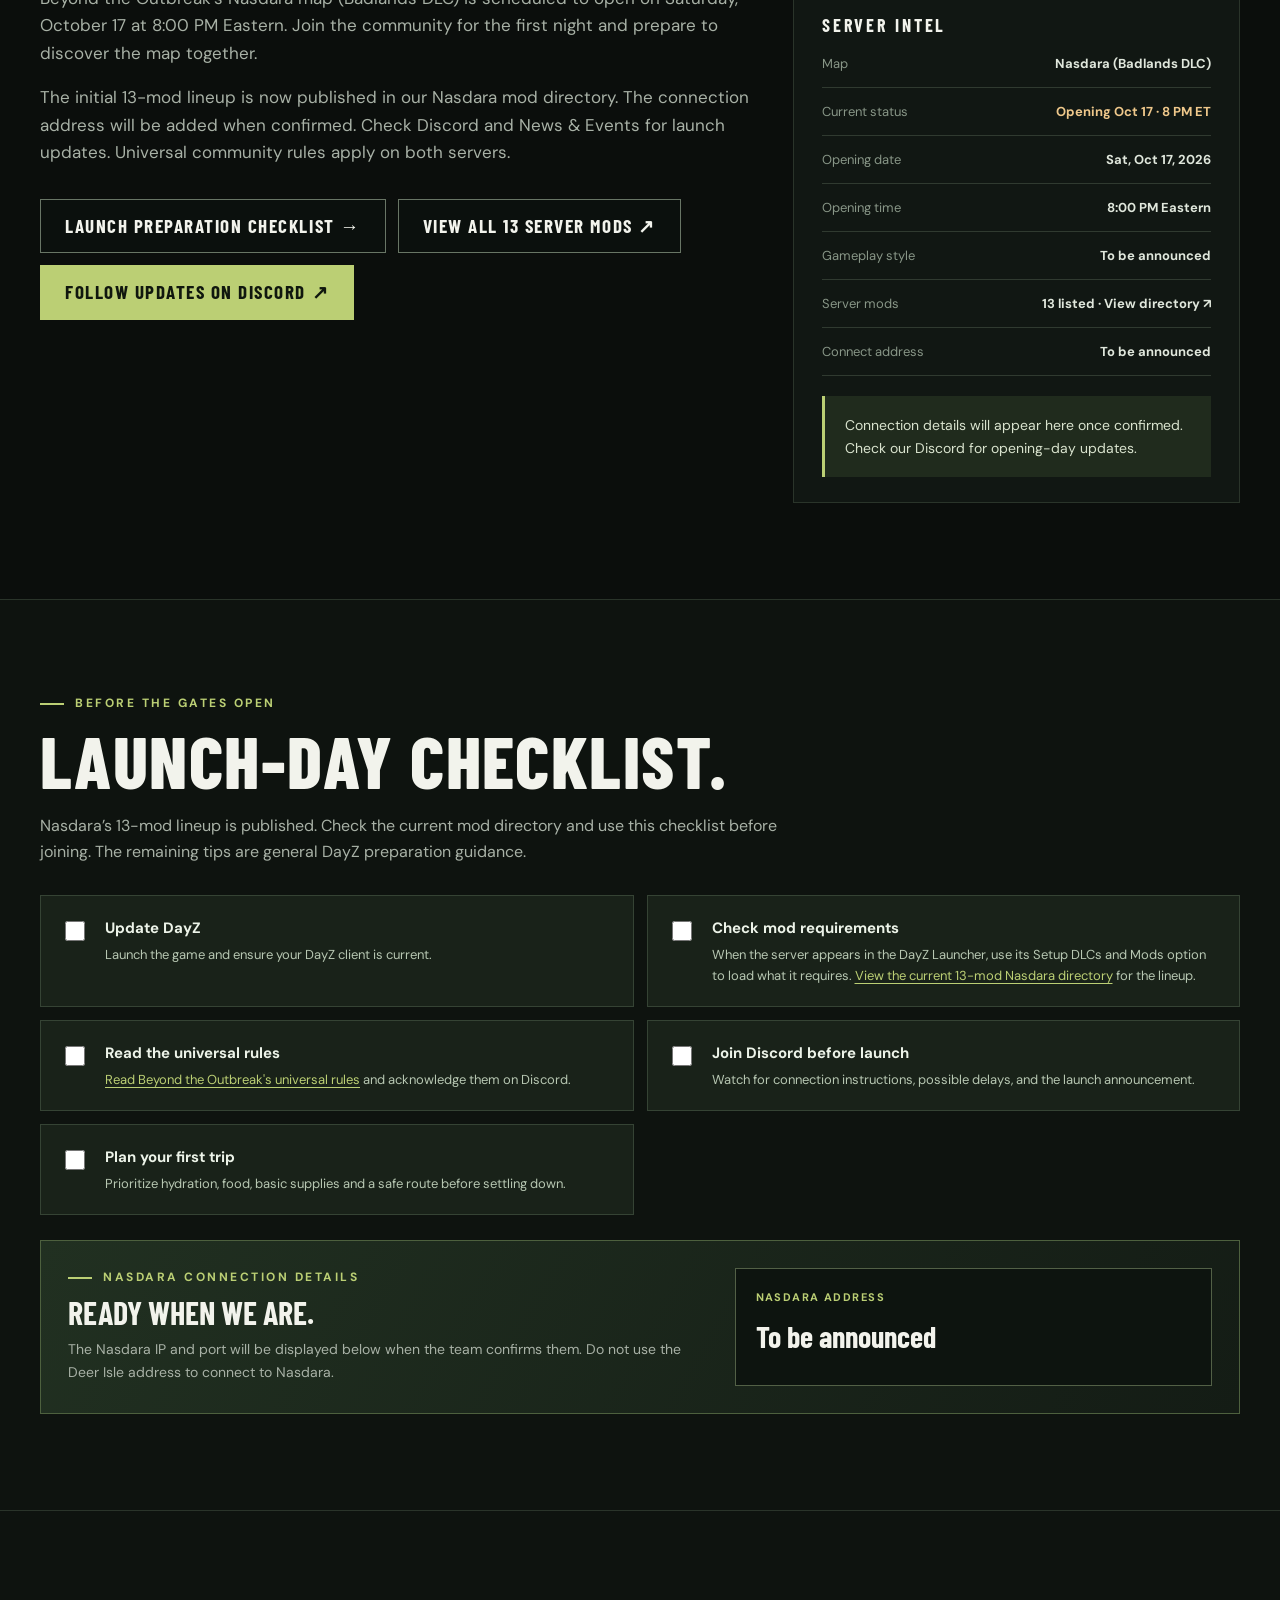
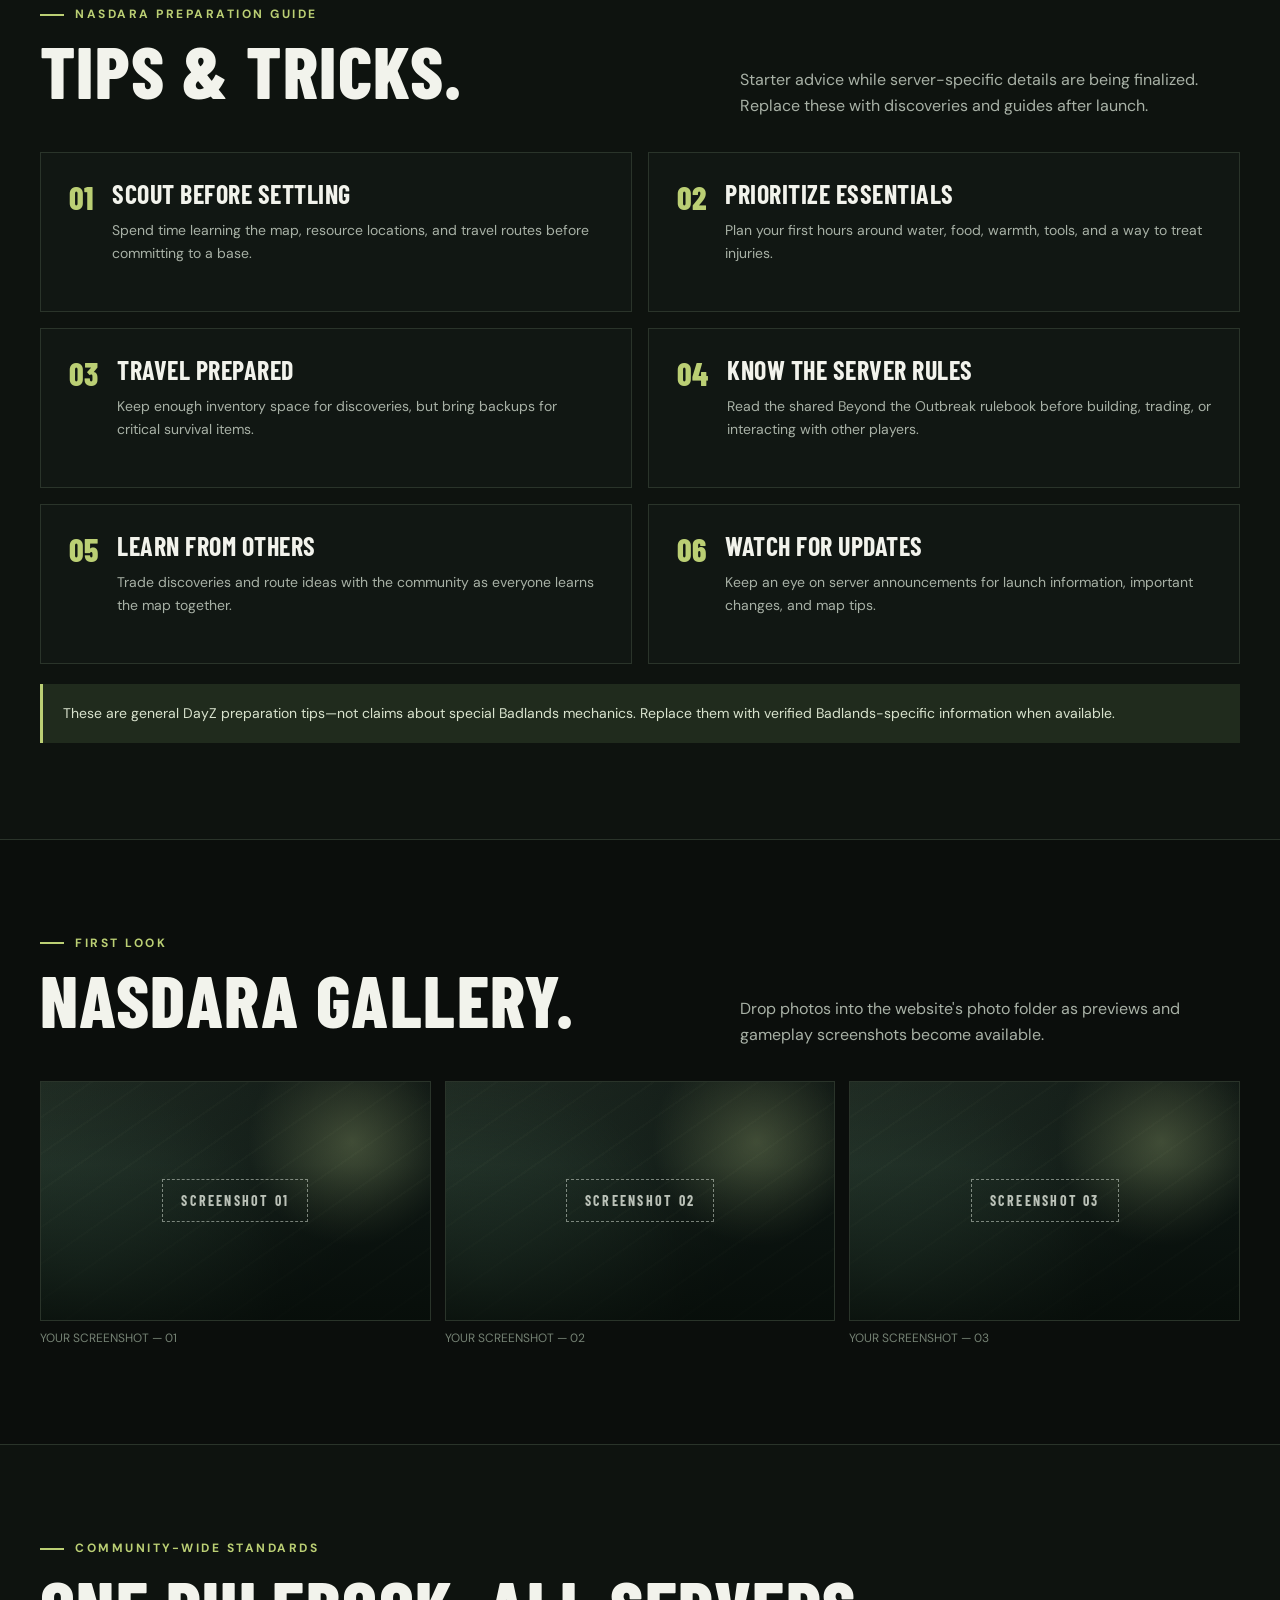
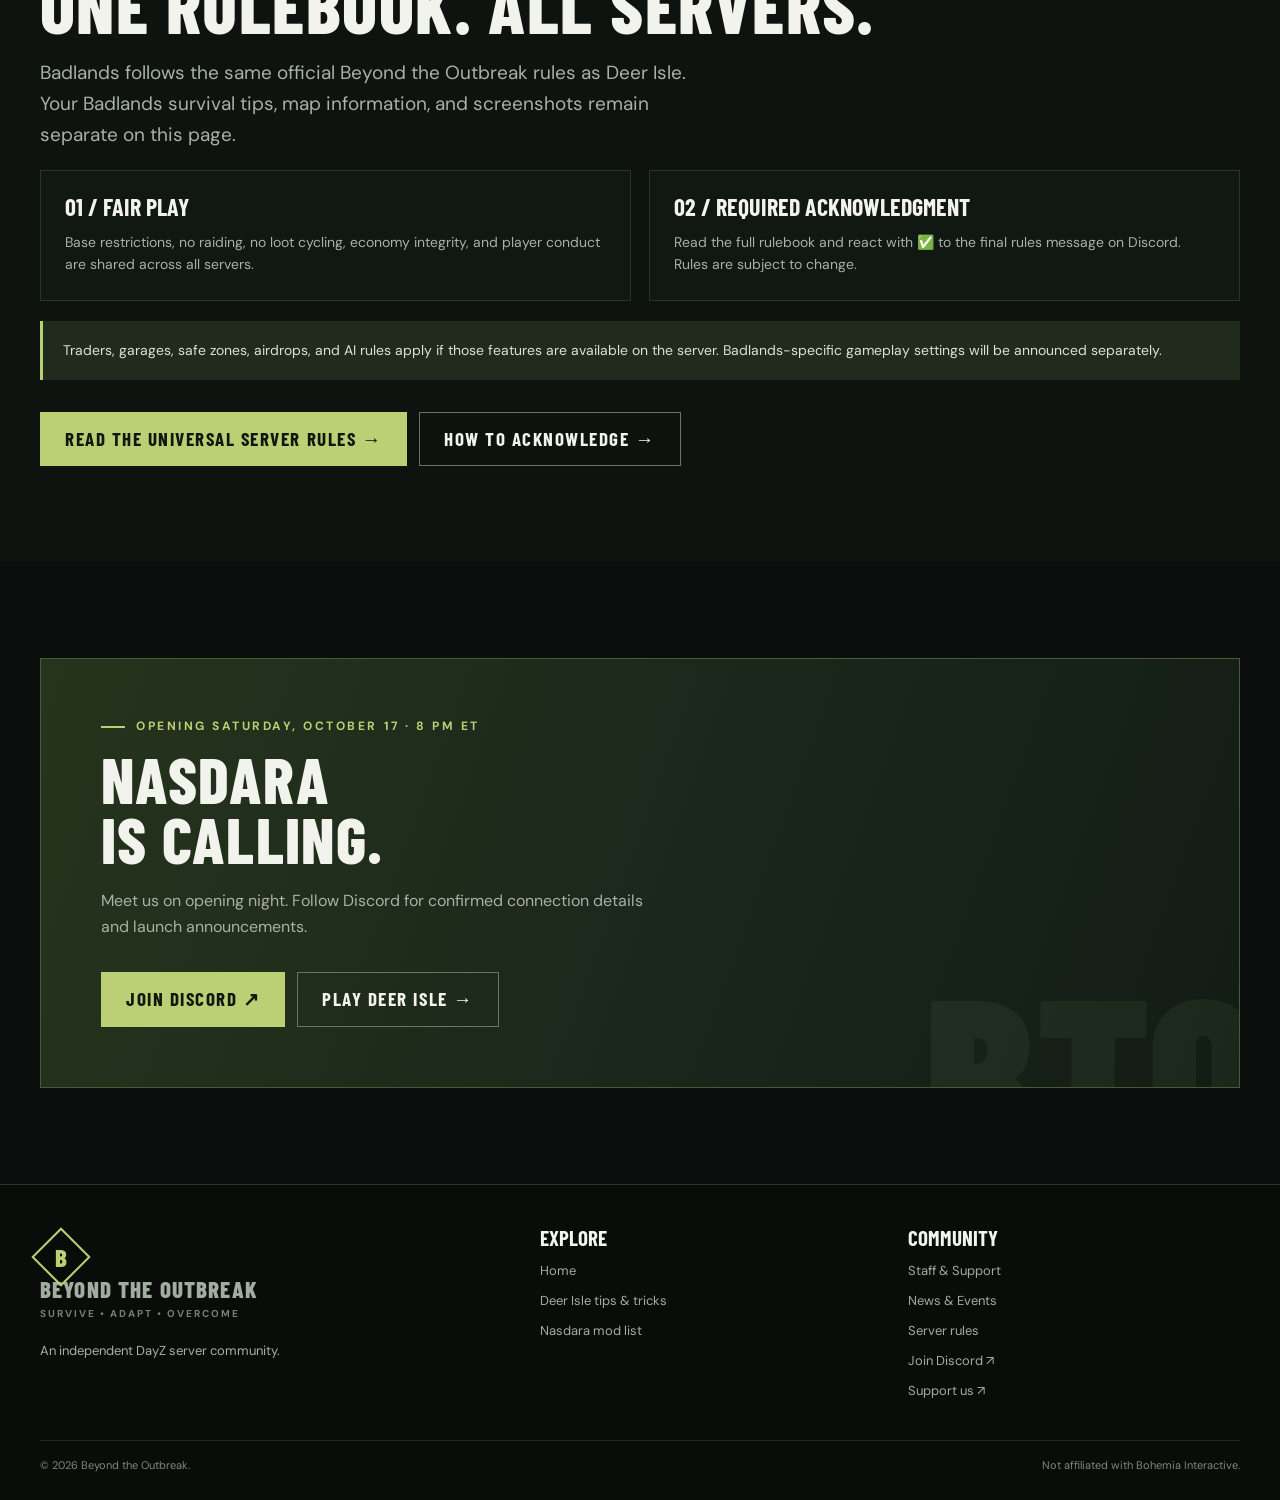
==== commit 3a7e114a: "Link Nasdara 13-mod list throughout launch and server section" ====
--- a/badlands.html
+++ b/badlands.html
@@ -4,8 +4,8 @@
 <body>
 <header class="site-header"><div class="container nav-wrap"><a aria-label="Beyond the Outbreak home" class="brand" href="index.html"><span class="brand-icon"><span>B</span></span><span><span class="brand-name">BEYOND THE OUTBREAK</span><span class="brand-sub">DAYZ SURVIVOR COMMUNITY</span></span></a><button aria-controls="nav-list" aria-expanded="false" aria-label="Toggle navigation" class="nav-toggle">☰</button><nav aria-label="Main navigation"><ul class="nav-list" id="nav-list"><li><a class="nav-link" href="index.html">Home</a></li><li><a class="nav-link" href="deerisle.html">Deer Isle</a></li><li><a aria-current="page" class="nav-link" href="badlands.html">Badlands</a></li><li><a class="nav-link" href="rules.html">Rules</a></li><li><a class="nav-link nav-cta" data-link="discord" href="#community">Join Discord ↗</a></li></ul></nav></div></header>
 <main>
-<section class="page-hero photo-frame" data-photo="badlands-hero"><div class="container"><div class="eyebrow">Server 02 // Launch event announced</div><h1>NASDARA.</h1><p class="lead">The next chapter opens Saturday, October 17, 2026 at 8:00 PM Eastern. Get ready for opening night.</p><div class="actions"><span class="chip chip-warm"><span class="dot"></span> SCHEDULED OPENING</span><a class="button button-primary button-small" href="#launch">Opening Day ↓</a><a class="button button-outline button-small" href="#checklist">Prepare to Join ↓</a></div></div></section>
-<nav aria-label="Badlands page sections" class="subnav"><div class="container subnav-inner"><a href="#launch">Opening Day</a><a href="#checklist">Launch Checklist</a><a href="#overview">Overview</a><a href="#tips">Tips &amp; Tricks</a><a href="#gallery">Screenshots</a><a href="#rules">Rules</a></div></nav>
+<section class="page-hero photo-frame" data-photo="badlands-hero"><div class="container"><div class="eyebrow">Server 02 // Launch event announced</div><h1>NASDARA.</h1><p class="lead">The next chapter opens Saturday, October 17, 2026 at 8:00 PM Eastern. Get ready for opening night.</p><div class="actions"><span class="chip chip-warm"><span class="dot"></span> SCHEDULED OPENING</span><a class="button button-primary button-small" href="#launch">Opening Day ↓</a><a class="button button-outline button-small" href="#checklist">Prepare to Join ↓</a><a class="button button-outline button-small" href="nasdara-mods.html">13 Server Mods ↗</a></div></div></section>
+<nav aria-label="Badlands page sections" class="subnav"><div class="container subnav-inner"><a href="#launch">Opening Day</a><a href="#checklist">Launch Checklist</a><a href="#overview">Overview</a><a href="#tips">Tips &amp; Tricks</a><a href="nasdara-mods.html">Mod List ↗</a><a href="#gallery">Screenshots</a><a href="#rules">Rules</a></div></nav>
 
 <section aria-labelledby="bl-launch-title" class="section bl-launch-section" id="launch">
 <div class="container">
@@ -24,14 +24,14 @@
 <div class="bl-launch-actions"><a class="button button-primary hide" data-link="discord" href="#launch">Follow the Launch on Discord ↗</a><a class="button button-outline" href="news.html">View News &amp; Events →</a></div>
 </div>
 </section>
-<section class="section" id="overview"><div class="container"><div class="eyebrow">Launch information</div><h2>OPENING NIGHT IS SET.</h2><div class="overview-grid"><div class="overview-copy"><p>Beyond the Outbreak's Nasdara map (Badlands DLC) is scheduled to open on Saturday, October 17 at 8:00 PM Eastern. Join the community for the first night and prepare to discover the map together.</p><p>We’ll publish the exact server connection address and any required mods as soon as they are confirmed. Until then, check Discord and News &amp; Events for launch updates. Universal community rules apply on both servers.</p><div class="actions"><a class="button button-outline" href="#checklist">Launch preparation checklist →</a><a class="button button-primary hide" data-link="discord" href="#overview">Follow updates on Discord ↗</a></div></div><aside class="specs"><div class="small-caps">SERVER INTEL</div><div class="spec"><span class="spec-label">Map</span><span class="spec-value">Nasdara (Badlands DLC)</span></div><div class="spec"><span class="spec-label">Current status</span><span class="spec-value coming">Opening Oct 17 · 8 PM ET</span></div><div class="spec"><span class="spec-label">Opening date</span><span class="spec-value">Sat, Oct 17, 2026</span></div><div class="spec"><span class="spec-label">Opening time</span><span class="spec-value">8:00 PM Eastern</span></div><div class="spec"><span class="spec-label">Gameplay style</span><span class="spec-value">To be announced</span></div><div class="spec"><span class="spec-label">Connect address</span><span class="spec-value" data-address="badlands">To be announced</span></div><button class="button button-primary button-small hide" data-copy-address="badlands" style="margin-top:20px" type="button">Copy server address</button><div class="callout">Connection details will appear here once confirmed. Check our Discord for opening-day updates.</div></aside></div></div></section>
+<section class="section" id="overview"><div class="container"><div class="eyebrow">Launch information</div><h2>OPENING NIGHT IS SET.</h2><div class="overview-grid"><div class="overview-copy"><p>Beyond the Outbreak's Nasdara map (Badlands DLC) is scheduled to open on Saturday, October 17 at 8:00 PM Eastern. Join the community for the first night and prepare to discover the map together.</p><p>The initial 13-mod lineup is now published in our Nasdara mod directory. The connection address will be added when confirmed. Check Discord and News &amp; Events for launch updates. Universal community rules apply on both servers.</p><div class="actions"><a class="button button-outline" href="#checklist">Launch preparation checklist →</a><a class="button button-outline" href="nasdara-mods.html">View all 13 server mods ↗</a><a class="button button-primary hide" data-link="discord" href="#overview">Follow updates on Discord ↗</a></div></div><aside class="specs"><div class="small-caps">SERVER INTEL</div><div class="spec"><span class="spec-label">Map</span><span class="spec-value">Nasdara (Badlands DLC)</span></div><div class="spec"><span class="spec-label">Current status</span><span class="spec-value coming">Opening Oct 17 · 8 PM ET</span></div><div class="spec"><span class="spec-label">Opening date</span><span class="spec-value">Sat, Oct 17, 2026</span></div><div class="spec"><span class="spec-label">Opening time</span><span class="spec-value">8:00 PM Eastern</span></div><div class="spec"><span class="spec-label">Gameplay style</span><span class="spec-value">To be announced</span></div><div class="spec"><span class="spec-label">Server mods</span><span class="spec-value"><a href="nasdara-mods.html">13 listed · View directory ↗</a></span></div><div class="spec"><span class="spec-label">Connect address</span><span class="spec-value" data-address="badlands">To be announced</span></div><button class="button button-primary button-small hide" data-copy-address="badlands" style="margin-top:20px" type="button">Copy server address</button><div class="callout">Connection details will appear here once confirmed. Check our Discord for opening-day updates.</div></aside></div></div></section>
 <section class="section section-dark section-rule" id="checklist">
 <div class="container">
 <div class="eyebrow">Before the gates open</div><h2>LAUNCH-DAY CHECKLIST.</h2>
-<p class="bl-checklist-lead">Use this guide to get ready. These are general DayZ preparation steps, not confirmed Badlands gameplay features.</p>
+<p class="bl-checklist-lead">Nasdara’s 13-mod lineup is published. Check the <a href="nasdara-mods.html">current mod directory</a> and use this checklist before joining. The remaining tips are general DayZ preparation guidance.</p>
 <div class="bl-checklist">
 <label class="bl-check"><input type="checkbox"/><span><strong>Update DayZ</strong><small>Launch the game and ensure your DayZ client is current.</small></span></label>
-<label class="bl-check"><input type="checkbox"/><span><strong>Check mod requirements</strong><small>When the server appears in the DayZ Launcher, use its Setup DLCs and Mods option to load what it requires. A Badlands-specific list will be published when confirmed.</small></span></label>
+<label class="bl-check"><input type="checkbox"/><span><strong>Check mod requirements</strong><small>When the server appears in the DayZ Launcher, use its Setup DLCs and Mods option to load what it requires. <a href="nasdara-mods.html">View the current 13-mod Nasdara directory</a> for the lineup.</small></span></label>
 <label class="bl-check"><input type="checkbox"/><span><strong>Read the universal rules</strong><small><a href="rules.html">Read Beyond the Outbreak's universal rules</a> and acknowledge them on Discord.</small></span></label>
 <label class="bl-check"><input type="checkbox"/><span><strong>Join Discord before launch</strong><small>Watch for connection instructions, possible delays, and the launch announcement.</small></span></label>
 <label class="bl-check"><input type="checkbox"/><span><strong>Plan your first trip</strong><small>Prioritize hydration, food, basic supplies and a safe route before settling down.</small></span></label>
@@ -43,7 +43,7 @@
 </div>
 </section>
 
-<section class="section section-dark section-rule" id="tips"><div class="container"><div class="section-heading-line"><div><div class="eyebrow">Badlands preparation guide</div><h2>TIPS &amp; TRICKS.</h2></div><p>Starter advice while server-specific details are being finalized. Replace these with discoveries and guides after launch.</p></div><div class="tip-grid">
+<section class="section section-dark section-rule" id="tips"><div class="container"><div class="section-heading-line"><div><div class="eyebrow">Nasdara preparation guide</div><h2>TIPS &amp; TRICKS.</h2></div><p>Starter advice while server-specific details are being finalized. Replace these with discoveries and guides after launch.</p></div><div class="tip-grid">
 <article class="tip"><span class="tip-num">01</span><div><h3>SCOUT BEFORE SETTLING</h3><p>Spend time learning the map, resource locations, and travel routes before committing to a base.</p></div></article>
 <article class="tip"><span class="tip-num">02</span><div><h3>PRIORITIZE ESSENTIALS</h3><p>Plan your first hours around water, food, warmth, tools, and a way to treat injuries.</p></div></article>
 <article class="tip"><span class="tip-num">03</span><div><h3>TRAVEL PREPARED</h3><p>Keep enough inventory space for discoveries, but bring backups for critical survival items.</p></div></article>
@@ -68,5 +68,5 @@
 </div></section>
 <section class="section" id="community"><div class="container"><div class="community-panel"><div class="eyebrow">Opening Saturday, October 17 · 8 PM ET</div><h2>NASDARA<br/>IS CALLING.</h2><p>Meet us on opening night. Follow Discord for confirmed connection details and launch announcements.</p><div class="actions"><a class="button button-primary hide" data-link="discord" href="#community">Join Discord ↗</a><a class="button button-outline" href="deerisle.html">Play Deer Isle →</a></div></div></div></section>
 </main>
-<footer class="site-footer"><div class="container"><div class="footer-grid"><div><a class="brand" href="index.html"><span class="brand-icon"><span>B</span></span><span><span class="brand-name">BEYOND THE OUTBREAK</span><span class="brand-sub">SURVIVE • ADAPT • OVERCOME</span></span></a><p style="max-width:330px;margin-top:18px">An independent DayZ server community.</p></div><div><h3>EXPLORE</h3><a href="index.html">Home</a><a href="deerisle.html#tips">Deer Isle tips &amp; tricks</a><a href="badlands.html#tips">Badlands tips &amp; tricks</a></div><div><h3>COMMUNITY</h3><a href="rules.html">Server rules</a><a class="hide" data-link="discord" href="#community">Join Discord ↗</a><a class="hide" data-link="support" href="#community">Support us ↗</a></div></div><div class="footer-bottom"><span>© 2026 Beyond the Outbreak.</span><span>Not affiliated with Bohemia Interactive.</span></div></div></footer>
+<footer class="site-footer"><div class="container"><div class="footer-grid"><div><a class="brand" href="index.html"><span class="brand-icon"><span>B</span></span><span><span class="brand-name">BEYOND THE OUTBREAK</span><span class="brand-sub">SURVIVE • ADAPT • OVERCOME</span></span></a><p style="max-width:330px;margin-top:18px">An independent DayZ server community.</p></div><div><h3>EXPLORE</h3><a href="index.html">Home</a><a href="deerisle.html#tips">Deer Isle tips &amp; tricks</a><a href="nasdara-mods.html">Nasdara mod list</a></div><div><h3>COMMUNITY</h3><a href="rules.html">Server rules</a><a class="hide" data-link="discord" href="#community">Join Discord ↗</a><a class="hide" data-link="support" href="#community">Support us ↗</a></div></div><div class="footer-bottom"><span>© 2026 Beyond the Outbreak.</span><span>Not affiliated with Bohemia Interactive.</span></div></div></footer>
 </body></html>
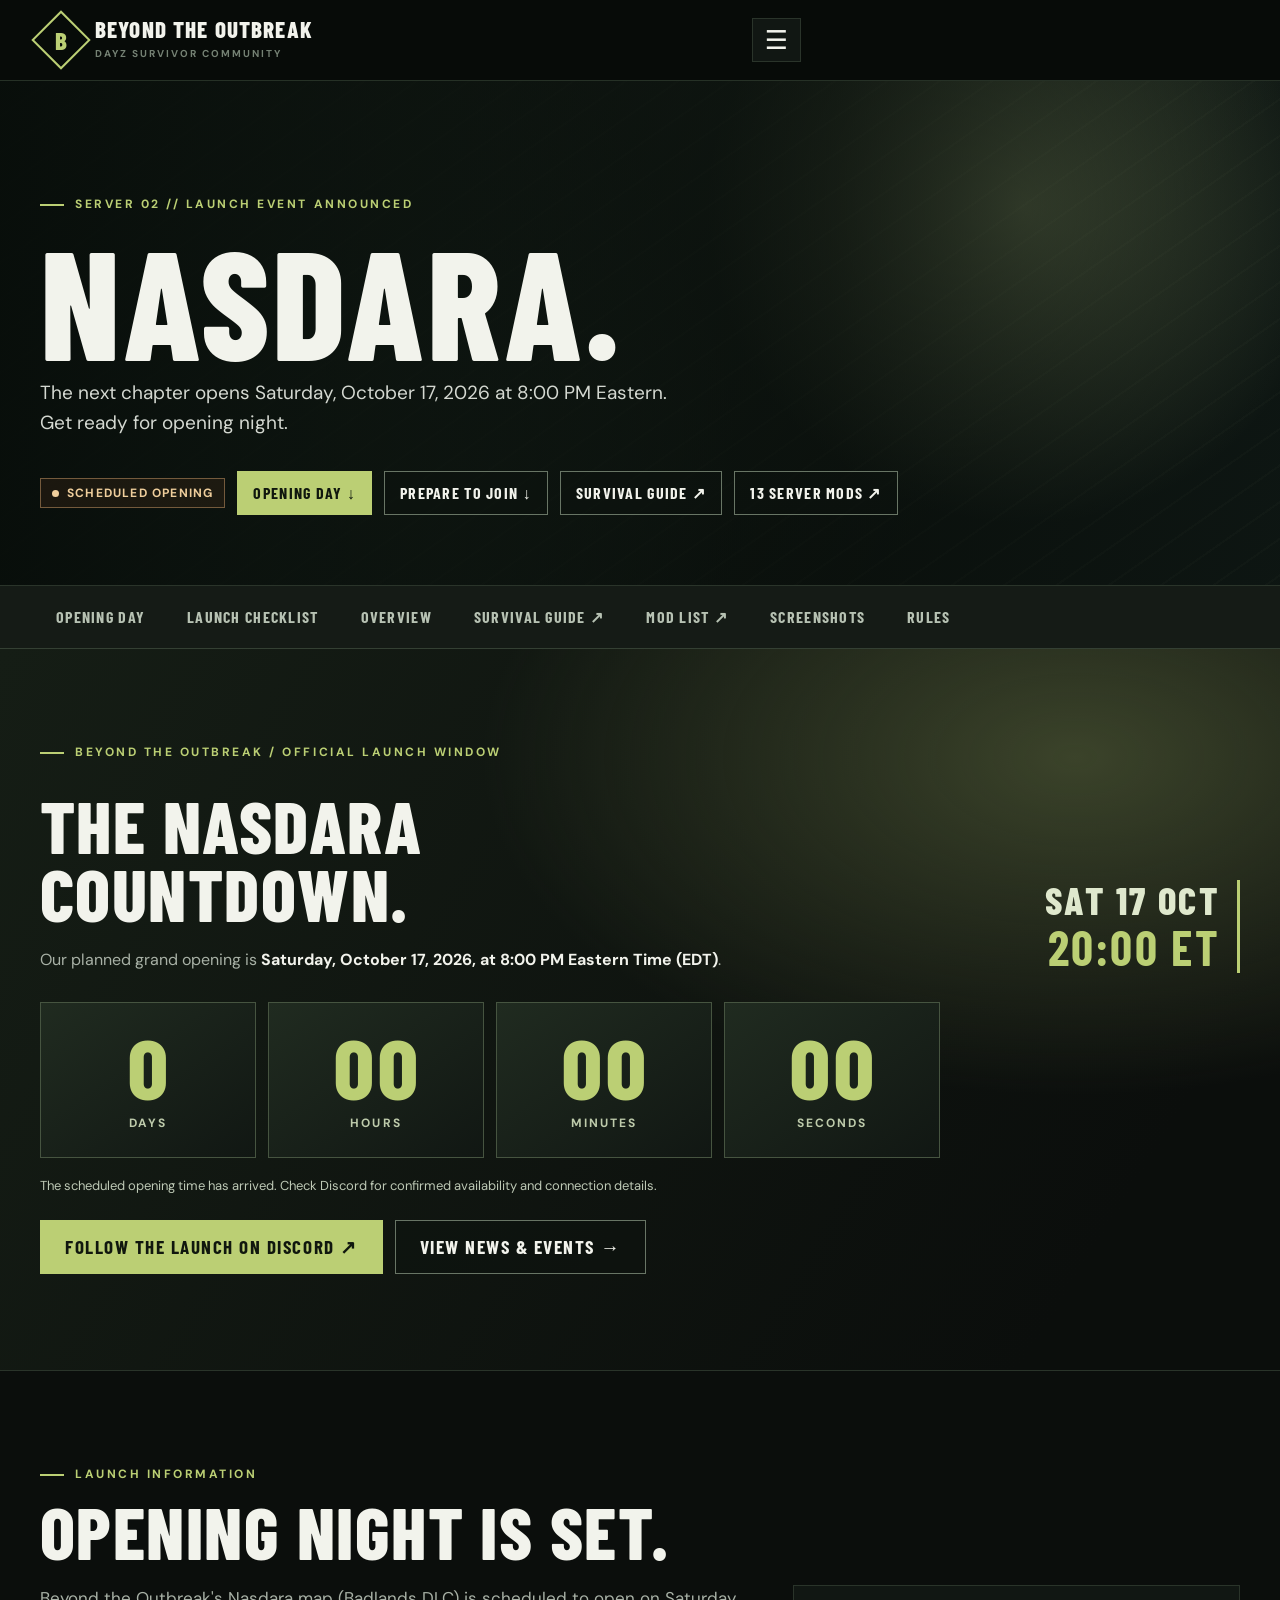
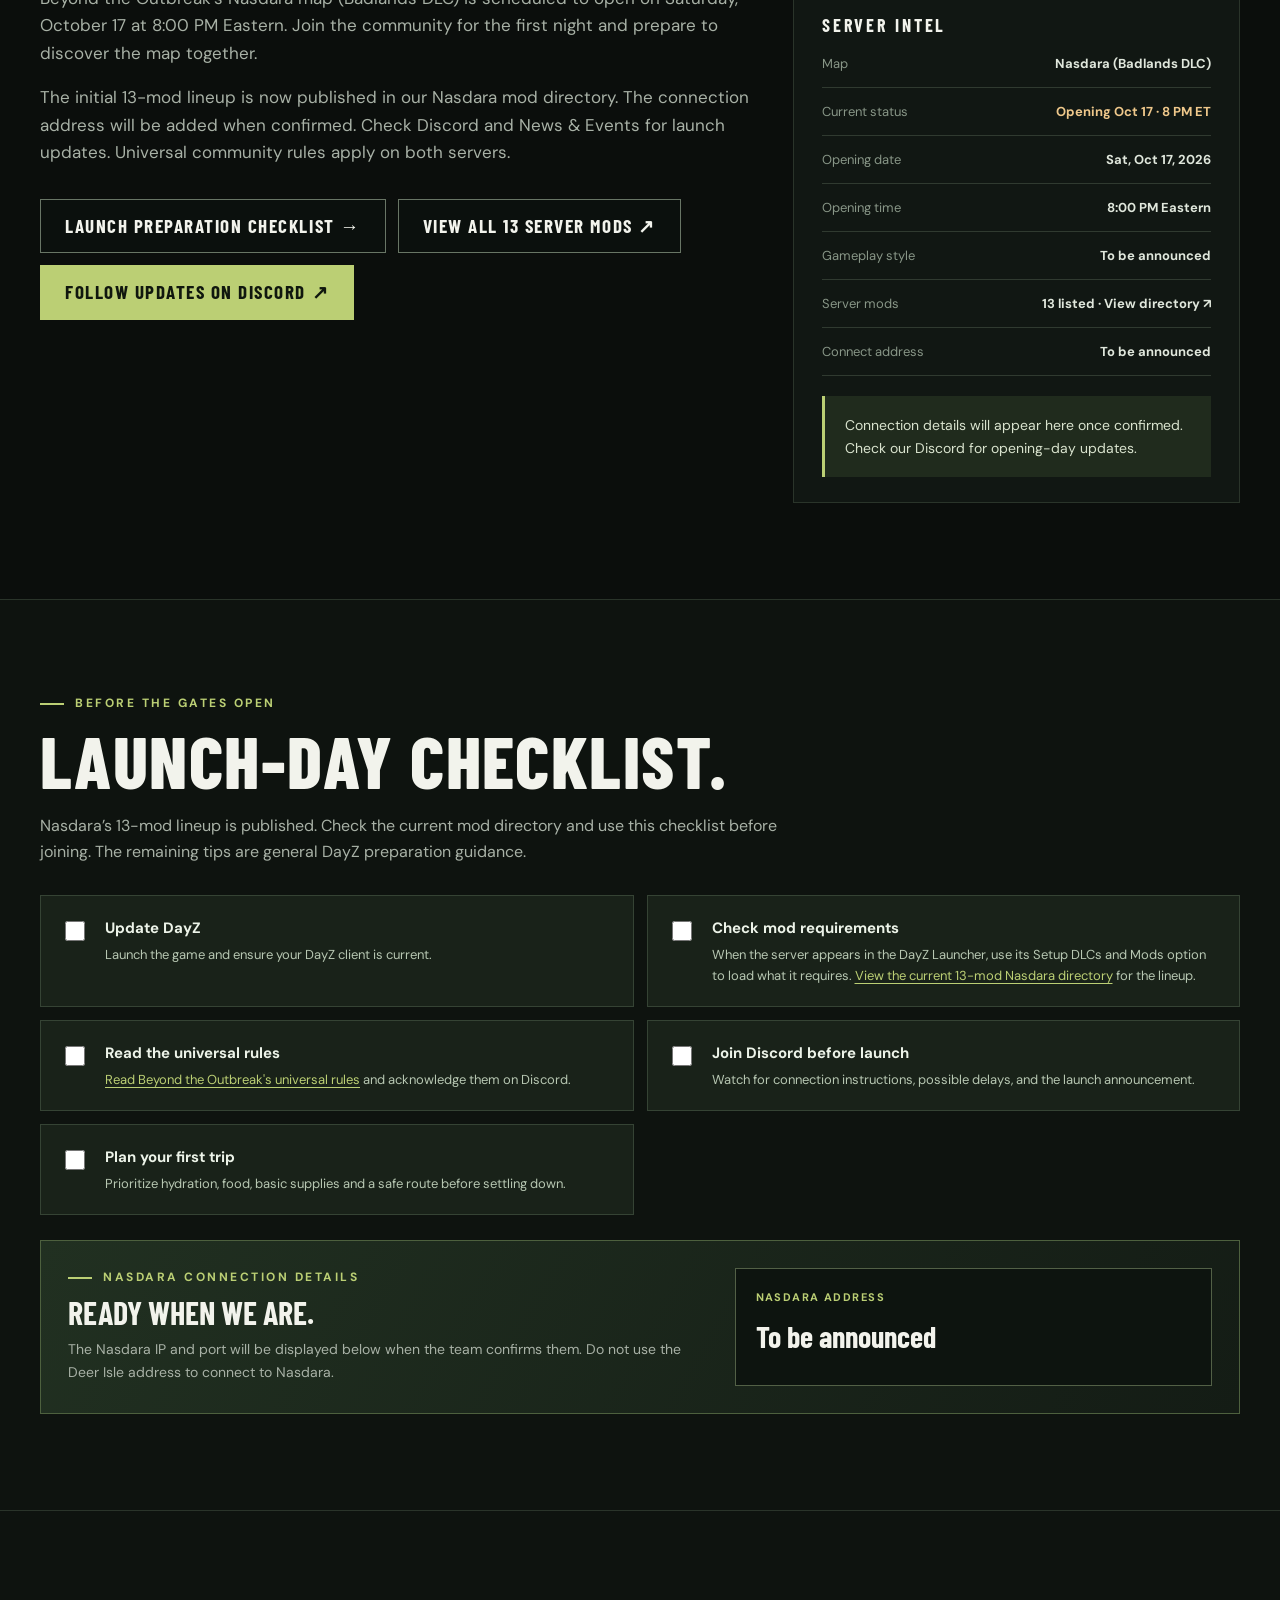
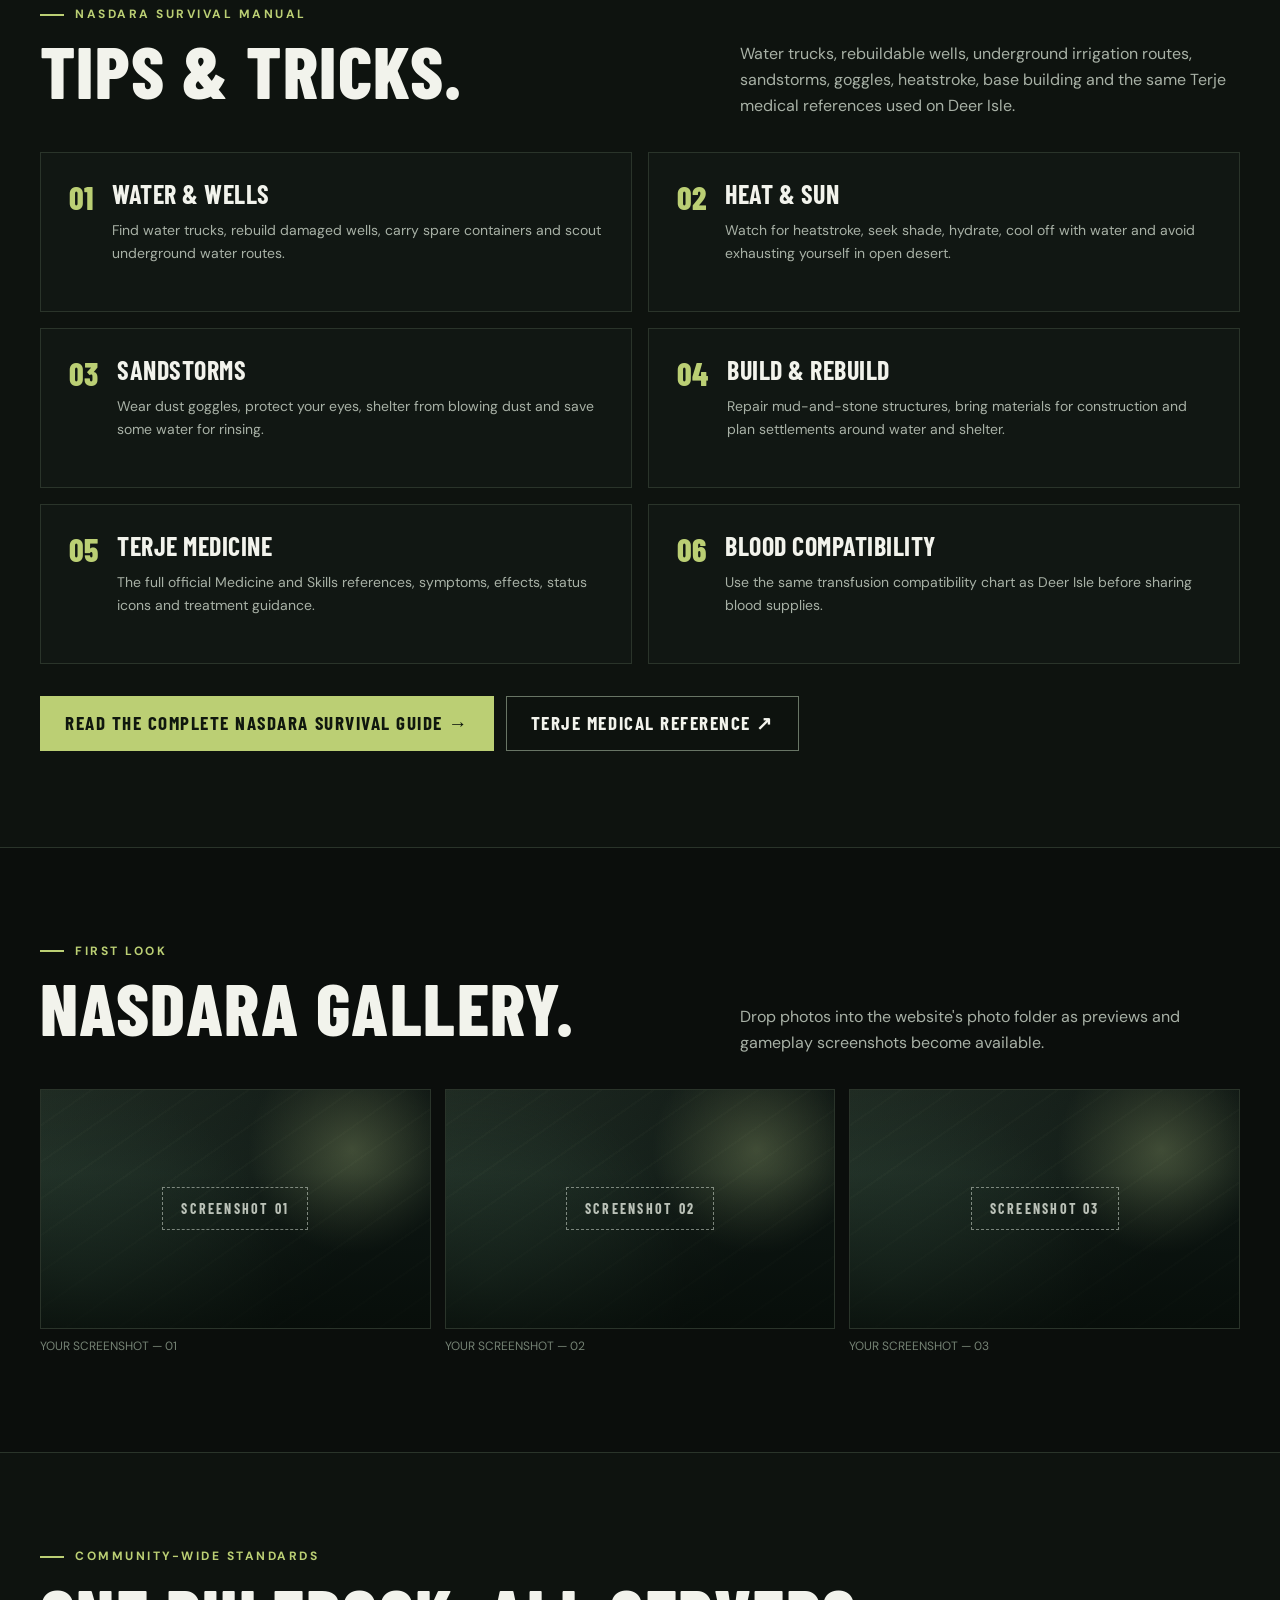
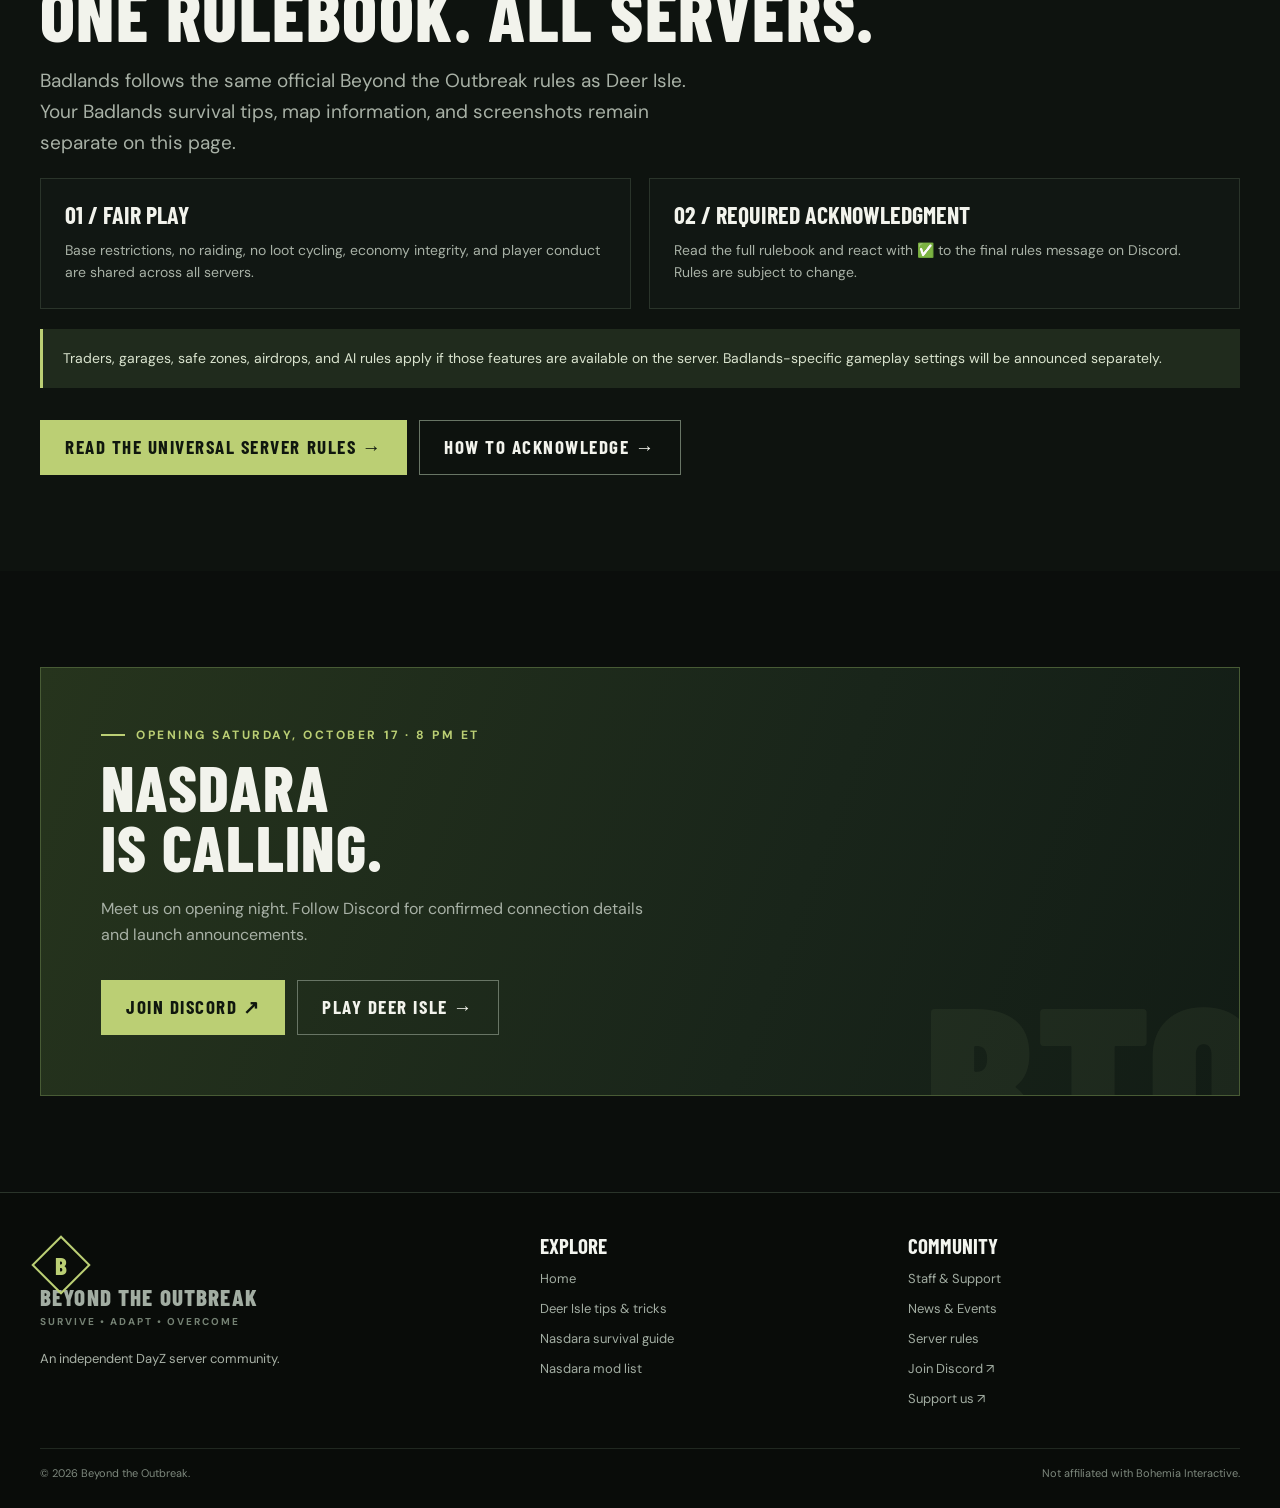
==== commit 7a006854: "Add Nasdara survival tips, Terje medical links and full field guide navigation" ====
--- a/badlands.html
+++ b/badlands.html
@@ -4,8 +4,8 @@
 <body>
 <header class="site-header"><div class="container nav-wrap"><a aria-label="Beyond the Outbreak home" class="brand" href="index.html"><span class="brand-icon"><span>B</span></span><span><span class="brand-name">BEYOND THE OUTBREAK</span><span class="brand-sub">DAYZ SURVIVOR COMMUNITY</span></span></a><button aria-controls="nav-list" aria-expanded="false" aria-label="Toggle navigation" class="nav-toggle">☰</button><nav aria-label="Main navigation"><ul class="nav-list" id="nav-list"><li><a class="nav-link" href="index.html">Home</a></li><li><a class="nav-link" href="deerisle.html">Deer Isle</a></li><li><a aria-current="page" class="nav-link" href="badlands.html">Badlands</a></li><li><a class="nav-link" href="rules.html">Rules</a></li><li><a class="nav-link nav-cta" data-link="discord" href="#community">Join Discord ↗</a></li></ul></nav></div></header>
 <main>
-<section class="page-hero photo-frame" data-photo="badlands-hero"><div class="container"><div class="eyebrow">Server 02 // Launch event announced</div><h1>NASDARA.</h1><p class="lead">The next chapter opens Saturday, October 17, 2026 at 8:00 PM Eastern. Get ready for opening night.</p><div class="actions"><span class="chip chip-warm"><span class="dot"></span> SCHEDULED OPENING</span><a class="button button-primary button-small" href="#launch">Opening Day ↓</a><a class="button button-outline button-small" href="#checklist">Prepare to Join ↓</a><a class="button button-outline button-small" href="nasdara-mods.html">13 Server Mods ↗</a></div></div></section>
-<nav aria-label="Badlands page sections" class="subnav"><div class="container subnav-inner"><a href="#launch">Opening Day</a><a href="#checklist">Launch Checklist</a><a href="#overview">Overview</a><a href="#tips">Tips &amp; Tricks</a><a href="nasdara-mods.html">Mod List ↗</a><a href="#gallery">Screenshots</a><a href="#rules">Rules</a></div></nav>
+<section class="page-hero photo-frame" data-photo="badlands-hero"><div class="container"><div class="eyebrow">Server 02 // Launch event announced</div><h1>NASDARA.</h1><p class="lead">The next chapter opens Saturday, October 17, 2026 at 8:00 PM Eastern. Get ready for opening night.</p><div class="actions"><span class="chip chip-warm"><span class="dot"></span> SCHEDULED OPENING</span><a class="button button-primary button-small" href="#launch">Opening Day ↓</a><a class="button button-outline button-small" href="#checklist">Prepare to Join ↓</a><a class="button button-outline button-small" href="nasdara-tips.html">Survival Guide ↗</a><a class="button button-outline button-small" href="nasdara-mods.html">13 Server Mods ↗</a></div></div></section>
+<nav aria-label="Badlands page sections" class="subnav"><div class="container subnav-inner"><a href="#launch">Opening Day</a><a href="#checklist">Launch Checklist</a><a href="#overview">Overview</a><a href="nasdara-tips.html">Survival Guide ↗</a><a href="nasdara-mods.html">Mod List ↗</a><a href="#gallery">Screenshots</a><a href="#rules">Rules</a></div></nav>
 
 <section aria-labelledby="bl-launch-title" class="section bl-launch-section" id="launch">
 <div class="container">
@@ -43,14 +43,14 @@
 </div>
 </section>
 
-<section class="section section-dark section-rule" id="tips"><div class="container"><div class="section-heading-line"><div><div class="eyebrow">Nasdara preparation guide</div><h2>TIPS &amp; TRICKS.</h2></div><p>Starter advice while server-specific details are being finalized. Replace these with discoveries and guides after launch.</p></div><div class="tip-grid">
-<article class="tip"><span class="tip-num">01</span><div><h3>SCOUT BEFORE SETTLING</h3><p>Spend time learning the map, resource locations, and travel routes before committing to a base.</p></div></article>
-<article class="tip"><span class="tip-num">02</span><div><h3>PRIORITIZE ESSENTIALS</h3><p>Plan your first hours around water, food, warmth, tools, and a way to treat injuries.</p></div></article>
-<article class="tip"><span class="tip-num">03</span><div><h3>TRAVEL PREPARED</h3><p>Keep enough inventory space for discoveries, but bring backups for critical survival items.</p></div></article>
-<article class="tip"><span class="tip-num">04</span><div><h3>KNOW THE SERVER RULES</h3><p>Read the shared Beyond the Outbreak rulebook before building, trading, or interacting with other players.</p></div></article>
-<article class="tip"><span class="tip-num">05</span><div><h3>LEARN FROM OTHERS</h3><p>Trade discoveries and route ideas with the community as everyone learns the map together.</p></div></article>
-<article class="tip"><span class="tip-num">06</span><div><h3>WATCH FOR UPDATES</h3><p>Keep an eye on server announcements for launch information, important changes, and map tips.</p></div></article>
-</div><div class="callout">These are general DayZ preparation tips—not claims about special Badlands mechanics. Replace them with verified Badlands-specific information when available.</div></div></section>
+<section class="section section-dark section-rule" id="tips"><div class="container"><div class="section-heading-line"><div><div class="eyebrow">Nasdara survival manual</div><h2>TIPS &amp; TRICKS.</h2></div><p>Water trucks, rebuildable wells, underground irrigation routes, sandstorms, goggles, heatstroke, base building and the same Terje medical references used on Deer Isle.</p></div><div class="tip-grid">
+<article class="tip"><span class="tip-num">01</span><div><h3>WATER &amp; WELLS</h3><p>Find water trucks, rebuild damaged wells, carry spare containers and scout underground water routes.</p></div></article>
+<article class="tip"><span class="tip-num">02</span><div><h3>HEAT &amp; SUN</h3><p>Watch for heatstroke, seek shade, hydrate, cool off with water and avoid exhausting yourself in open desert.</p></div></article>
+<article class="tip"><span class="tip-num">03</span><div><h3>SANDSTORMS</h3><p>Wear dust goggles, protect your eyes, shelter from blowing dust and save some water for rinsing.</p></div></article>
+<article class="tip"><span class="tip-num">04</span><div><h3>BUILD &amp; REBUILD</h3><p>Repair mud-and-stone structures, bring materials for construction and plan settlements around water and shelter.</p></div></article>
+<article class="tip"><span class="tip-num">05</span><div><h3>TERJE MEDICINE</h3><p>The full official Medicine and Skills references, symptoms, effects, status icons and treatment guidance.</p></div></article>
+<article class="tip"><span class="tip-num">06</span><div><h3>BLOOD COMPATIBILITY</h3><p>Use the same transfusion compatibility chart as Deer Isle before sharing blood supplies.</p></div></article>
+</div><div class="actions"><a class="button button-primary" href="nasdara-tips.html">Read the complete Nasdara Survival Guide →</a><a class="button button-outline" href="nasdara-tips.html#terje">Terje medical reference ↗</a></div></div></section>
 <section class="section section-rule" id="gallery"><div class="container"><div class="section-heading-line"><div><div class="eyebrow">First look</div><h2>NASDARA GALLERY.</h2></div><p>Drop photos into the website's photo folder as previews and gameplay screenshots become available.</p></div><div class="gallery">
 <figure><div class="gallery-image photo-frame" data-photo="badlands-1"><span class="photo-placeholder">Screenshot 01</span></div><figcaption>YOUR SCREENSHOT — 01</figcaption></figure>
 <figure><div class="gallery-image photo-frame" data-photo="badlands-2"><span class="photo-placeholder">Screenshot 02</span></div><figcaption>YOUR SCREENSHOT — 02</figcaption></figure>
@@ -68,5 +68,5 @@
 </div></section>
 <section class="section" id="community"><div class="container"><div class="community-panel"><div class="eyebrow">Opening Saturday, October 17 · 8 PM ET</div><h2>NASDARA<br/>IS CALLING.</h2><p>Meet us on opening night. Follow Discord for confirmed connection details and launch announcements.</p><div class="actions"><a class="button button-primary hide" data-link="discord" href="#community">Join Discord ↗</a><a class="button button-outline" href="deerisle.html">Play Deer Isle →</a></div></div></div></section>
 </main>
-<footer class="site-footer"><div class="container"><div class="footer-grid"><div><a class="brand" href="index.html"><span class="brand-icon"><span>B</span></span><span><span class="brand-name">BEYOND THE OUTBREAK</span><span class="brand-sub">SURVIVE • ADAPT • OVERCOME</span></span></a><p style="max-width:330px;margin-top:18px">An independent DayZ server community.</p></div><div><h3>EXPLORE</h3><a href="index.html">Home</a><a href="deerisle.html#tips">Deer Isle tips &amp; tricks</a><a href="nasdara-mods.html">Nasdara mod list</a></div><div><h3>COMMUNITY</h3><a href="rules.html">Server rules</a><a class="hide" data-link="discord" href="#community">Join Discord ↗</a><a class="hide" data-link="support" href="#community">Support us ↗</a></div></div><div class="footer-bottom"><span>© 2026 Beyond the Outbreak.</span><span>Not affiliated with Bohemia Interactive.</span></div></div></footer>
+<footer class="site-footer"><div class="container"><div class="footer-grid"><div><a class="brand" href="index.html"><span class="brand-icon"><span>B</span></span><span><span class="brand-name">BEYOND THE OUTBREAK</span><span class="brand-sub">SURVIVE • ADAPT • OVERCOME</span></span></a><p style="max-width:330px;margin-top:18px">An independent DayZ server community.</p></div><div><h3>EXPLORE</h3><a href="index.html">Home</a><a href="deerisle.html#tips">Deer Isle tips &amp; tricks</a><a href="nasdara-tips.html">Nasdara survival guide</a><a href="nasdara-mods.html">Nasdara mod list</a></div><div><h3>COMMUNITY</h3><a href="rules.html">Server rules</a><a class="hide" data-link="discord" href="#community">Join Discord ↗</a><a class="hide" data-link="support" href="#community">Support us ↗</a></div></div><div class="footer-bottom"><span>© 2026 Beyond the Outbreak.</span><span>Not affiliated with Bohemia Interactive.</span></div></div></footer>
 </body></html>
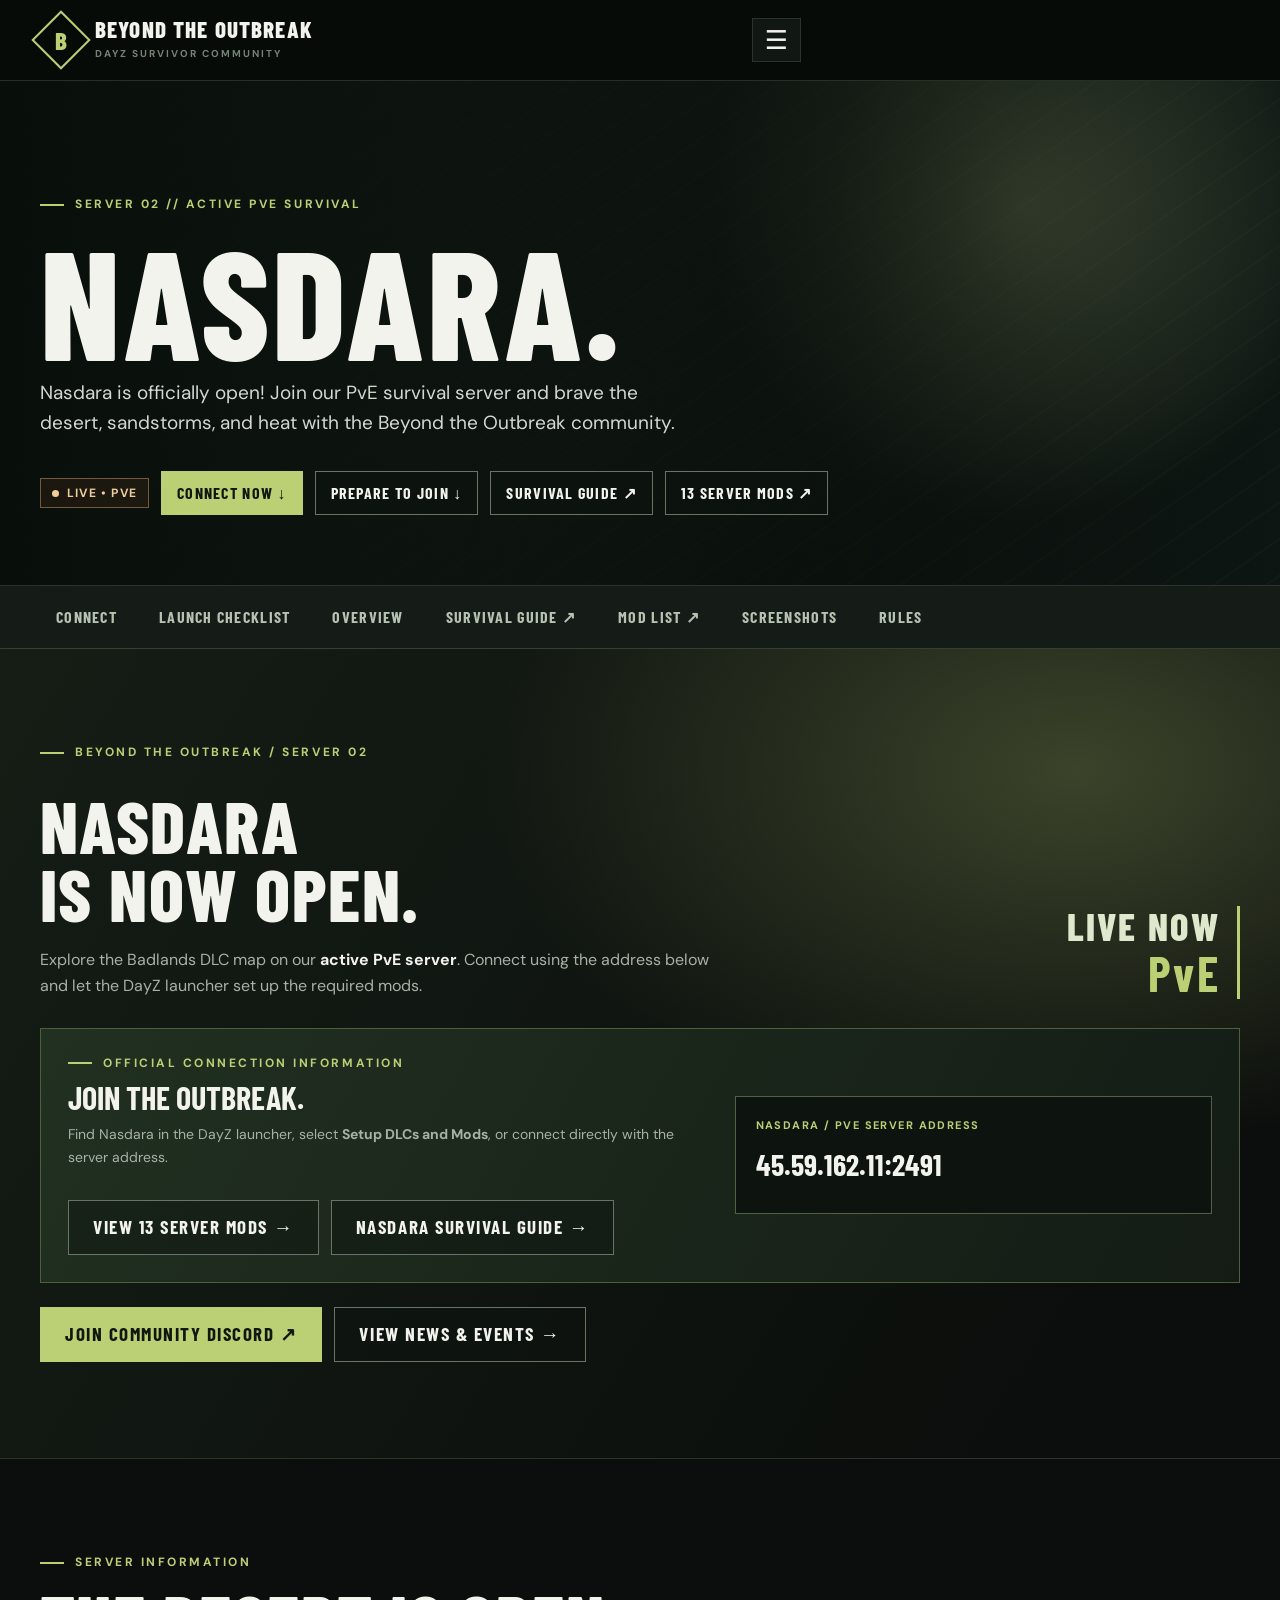
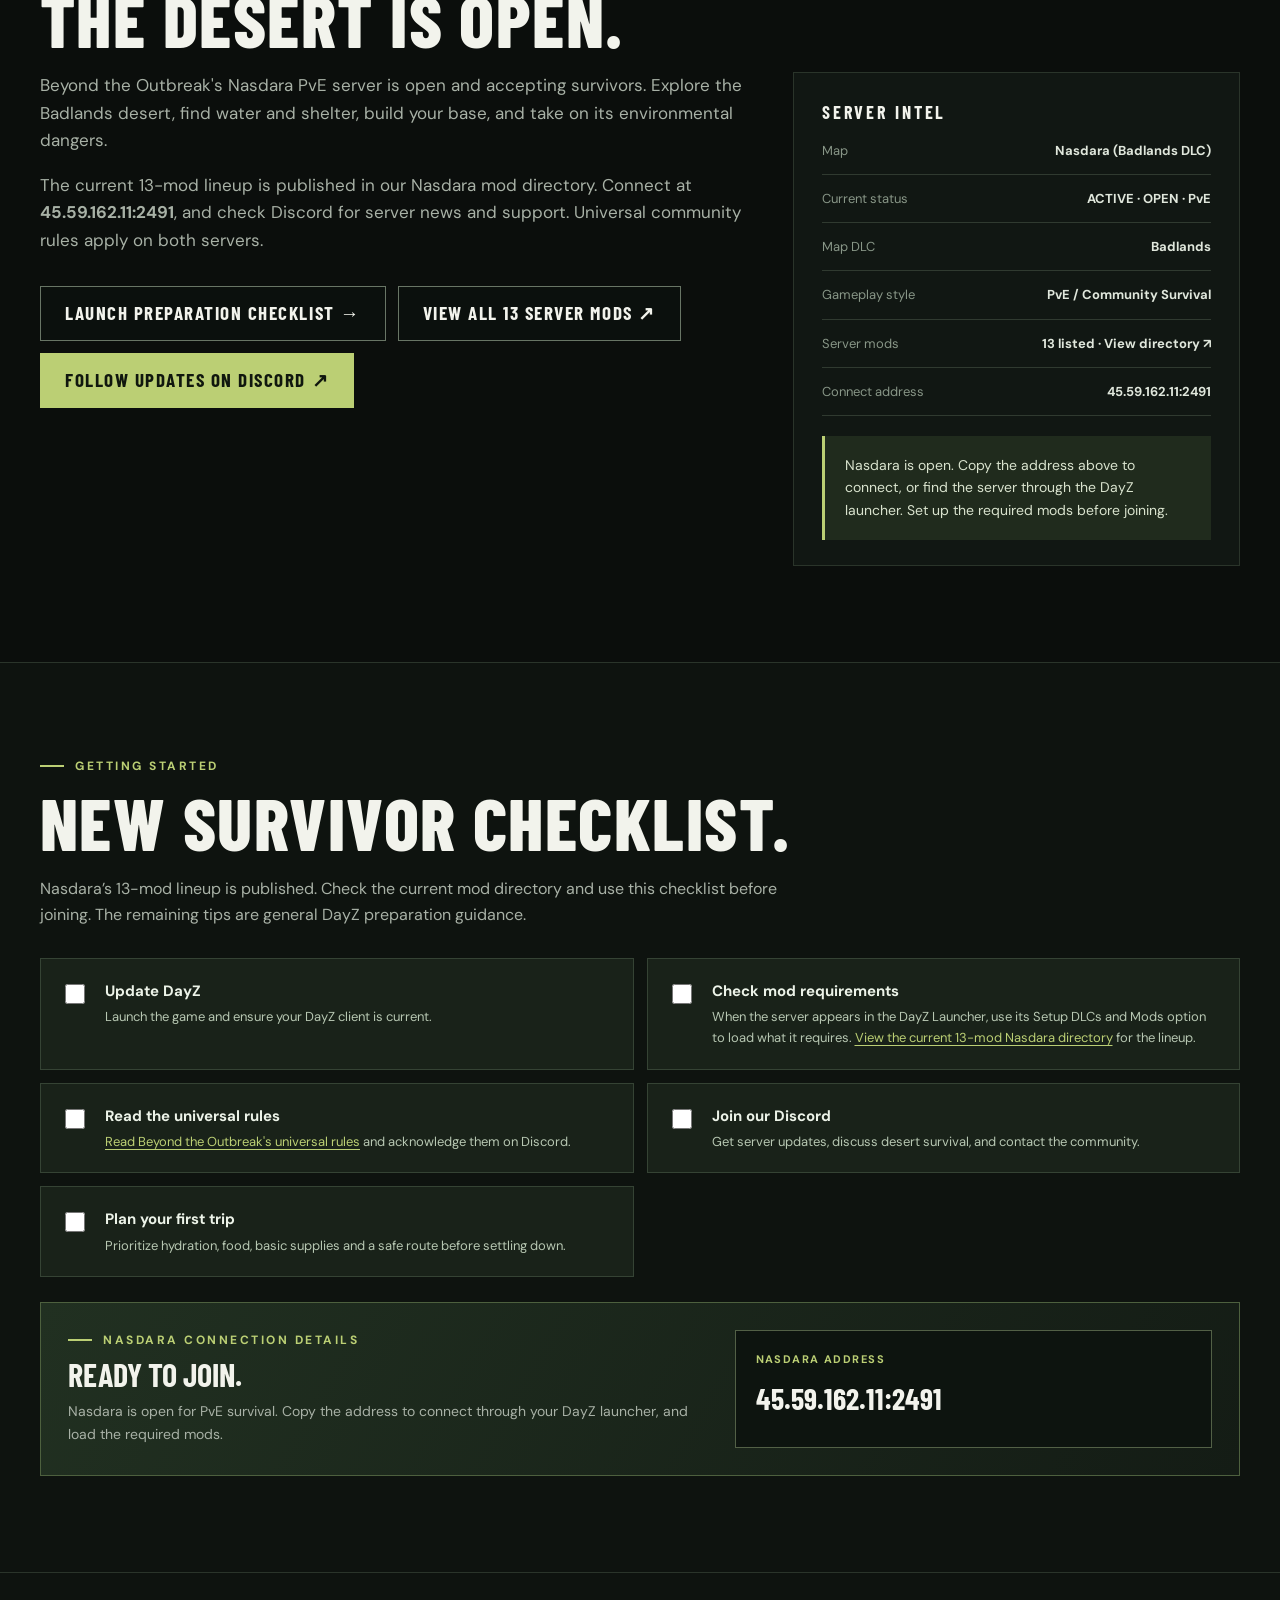
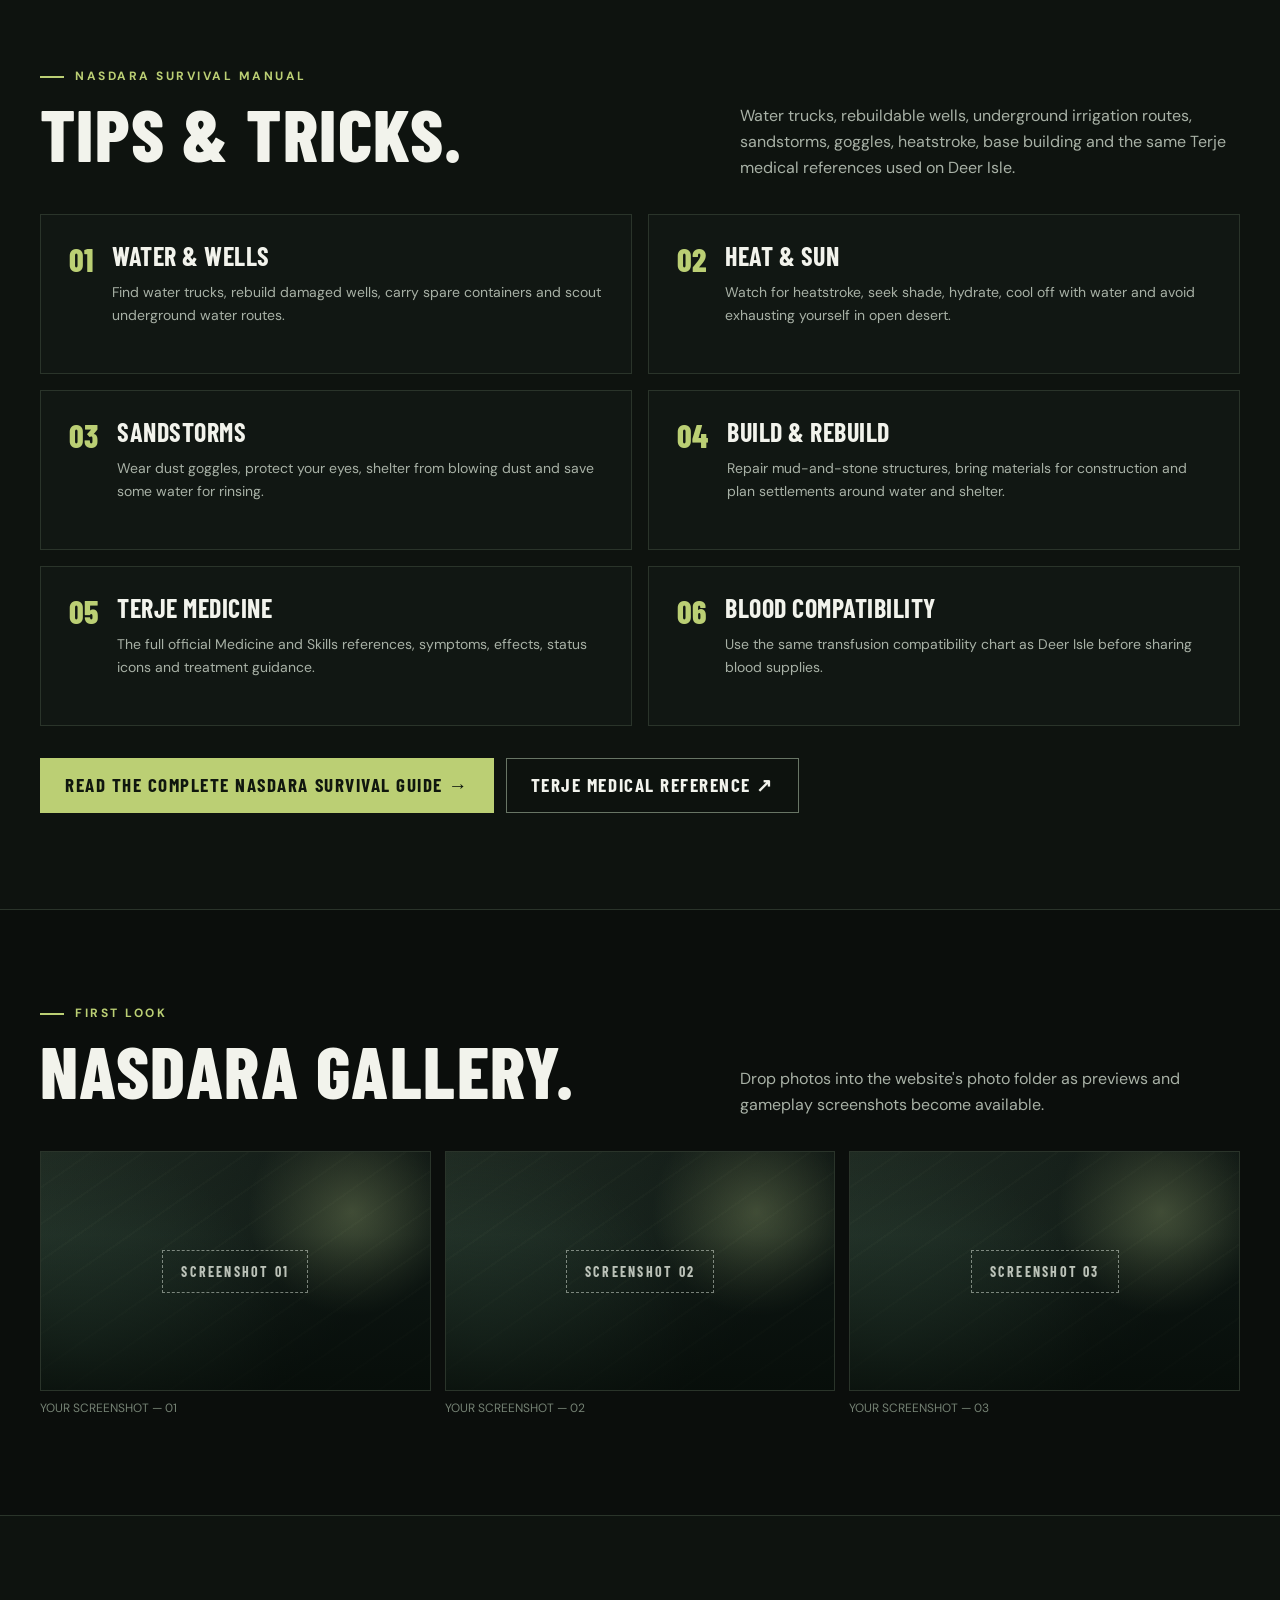
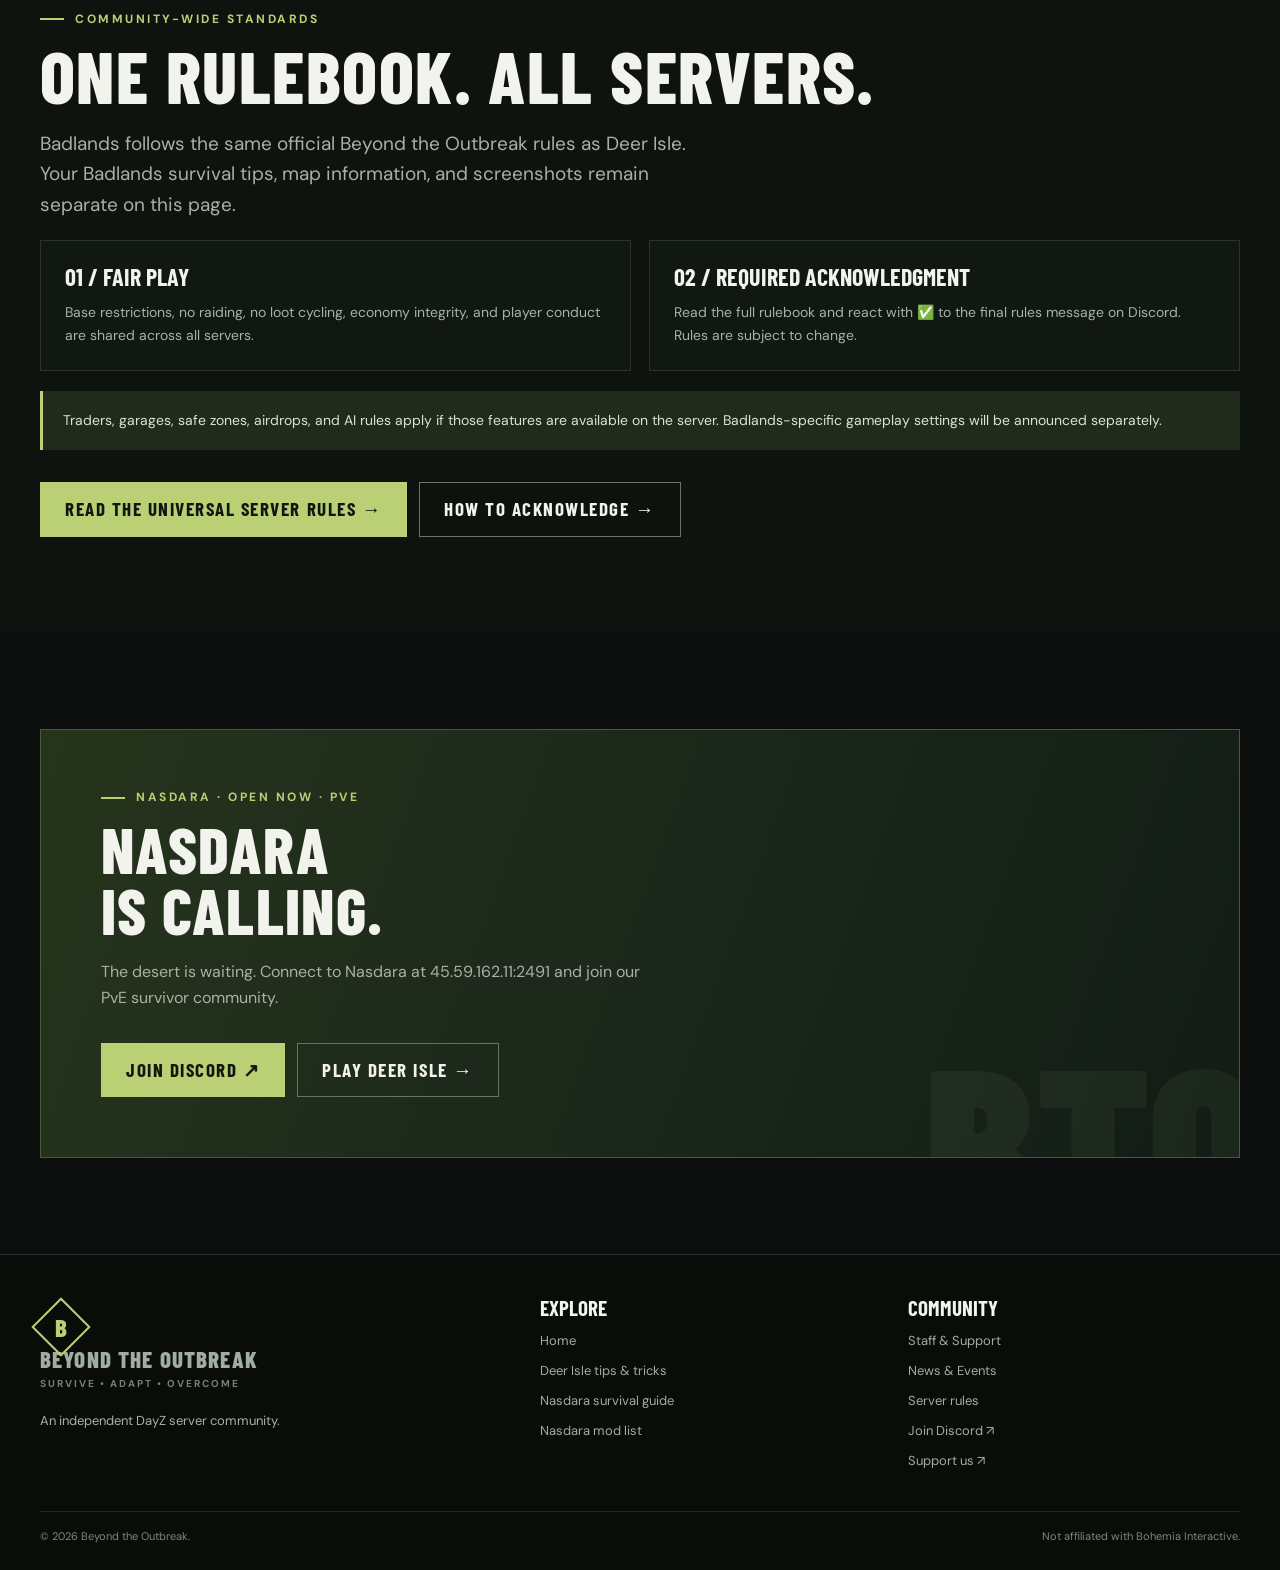
==== commit 44bce9c9: "Launch Nasdara as active PvE and replace countdown with connection card" ====
--- a/badlands.html
+++ b/badlands.html
@@ -1,43 +1,34 @@
 <!DOCTYPE html>
 
-<html lang="en"><head><meta charset="utf-8"/><meta content="width=device-width, initial-scale=1" name="viewport"/><meta content="#0b0e0c" name="theme-color"/><meta content="Nasdara (Badlands DLC) grand opening: Saturday, October 17, 2026 at 8:00 PM Eastern. Countdown, connection information, launch preparation, server rules and tips." name="description"/><title>Nasdara — Badlands DLC | Beyond the Outbreak</title><link href="styles.css" rel="stylesheet"/><script defer="" src="site-settings.js"></script><script defer="" src="site.js"></script><link href="badlands-launch.css" rel="stylesheet"/><script defer="True" src="badlands-launch.js"></script></head>
+<html lang="en"><head><meta charset="utf-8"/><meta content="width=device-width, initial-scale=1" name="viewport"/><meta content="#0b0e0c" name="theme-color"/><meta content="Nasdara (Badlands DLC) is OPEN NOW! Join the Beyond the Outbreak PvE DayZ server at 45.59.162.11:2491. Survival guide, 13 required mods, and community rules." name="description"/><title>Nasdara — Badlands DLC | Beyond the Outbreak</title><link href="styles.css" rel="stylesheet"/><script defer="" src="site-settings.js"></script><script defer="" src="site.js"></script><link href="badlands-launch.css" rel="stylesheet"/></head>
 <body>
 <header class="site-header"><div class="container nav-wrap"><a aria-label="Beyond the Outbreak home" class="brand" href="index.html"><span class="brand-icon"><span>B</span></span><span><span class="brand-name">BEYOND THE OUTBREAK</span><span class="brand-sub">DAYZ SURVIVOR COMMUNITY</span></span></a><button aria-controls="nav-list" aria-expanded="false" aria-label="Toggle navigation" class="nav-toggle">☰</button><nav aria-label="Main navigation"><ul class="nav-list" id="nav-list"><li><a class="nav-link" href="index.html">Home</a></li><li><a class="nav-link" href="deerisle.html">Deer Isle</a></li><li><a aria-current="page" class="nav-link" href="badlands.html">Badlands</a></li><li><a class="nav-link" href="rules.html">Rules</a></li><li><a class="nav-link nav-cta" data-link="discord" href="#community">Join Discord ↗</a></li></ul></nav></div></header>
 <main>
-<section class="page-hero photo-frame" data-photo="badlands-hero"><div class="container"><div class="eyebrow">Server 02 // Launch event announced</div><h1>NASDARA.</h1><p class="lead">The next chapter opens Saturday, October 17, 2026 at 8:00 PM Eastern. Get ready for opening night.</p><div class="actions"><span class="chip chip-warm"><span class="dot"></span> SCHEDULED OPENING</span><a class="button button-primary button-small" href="#launch">Opening Day ↓</a><a class="button button-outline button-small" href="#checklist">Prepare to Join ↓</a><a class="button button-outline button-small" href="nasdara-tips.html">Survival Guide ↗</a><a class="button button-outline button-small" href="nasdara-mods.html">13 Server Mods ↗</a></div></div></section>
-<nav aria-label="Badlands page sections" class="subnav"><div class="container subnav-inner"><a href="#launch">Opening Day</a><a href="#checklist">Launch Checklist</a><a href="#overview">Overview</a><a href="nasdara-tips.html">Survival Guide ↗</a><a href="nasdara-mods.html">Mod List ↗</a><a href="#gallery">Screenshots</a><a href="#rules">Rules</a></div></nav>
+<section class="page-hero photo-frame" data-photo="badlands-hero"><div class="container"><div class="eyebrow">Server 02 // Active PvE survival</div><h1>NASDARA.</h1><p class="lead">Nasdara is officially open! Join our PvE survival server and brave the desert, sandstorms, and heat with the Beyond the Outbreak community.</p><div class="actions"><span class="chip chip-warm"><span class="dot"></span> LIVE • PVE</span><a class="button button-primary button-small" href="#launch">Connect Now ↓</a><a class="button button-outline button-small" href="#checklist">Prepare to Join ↓</a><a class="button button-outline button-small" href="nasdara-tips.html">Survival Guide ↗</a><a class="button button-outline button-small" href="nasdara-mods.html">13 Server Mods ↗</a></div></div></section>
+<nav aria-label="Badlands page sections" class="subnav"><div class="container subnav-inner"><a href="#launch">Connect</a><a href="#checklist">Launch Checklist</a><a href="#overview">Overview</a><a href="nasdara-tips.html">Survival Guide ↗</a><a href="nasdara-mods.html">Mod List ↗</a><a href="#gallery">Screenshots</a><a href="#rules">Rules</a></div></nav>
 
-<section aria-labelledby="bl-launch-title" class="section bl-launch-section" id="launch">
-<div class="container">
-<div class="eyebrow">Beyond the Outbreak / Official launch window</div>
-<div class="bl-launch-header">
-<div><h2 id="bl-launch-title">THE NASDARA<br/>COUNTDOWN.</h2><p>Our planned grand opening is <strong>Saturday, October 17, 2026, at 8:00 PM Eastern Time (EDT)</strong>.</p></div>
-<span class="bl-date-stamp">SAT 17 OCT<br/><strong>20:00 ET</strong></span>
-</div>
-<div aria-label="Time until Nasdara scheduled opening" class="bl-countdown" data-badlands-countdown="" role="timer">
-<div class="bl-time-unit"><strong data-bl-unit="days">—</strong><span>Days</span></div>
-<div class="bl-time-unit"><strong data-bl-unit="hours">—</strong><span>Hours</span></div>
-<div class="bl-time-unit"><strong data-bl-unit="minutes">—</strong><span>Minutes</span></div>
-<div class="bl-time-unit"><strong data-bl-unit="seconds">—</strong><span>Seconds</span></div>
-</div>
-<p aria-live="polite" class="bl-countdown-note" id="bl-countdown-note">Countdown to the scheduled opening. Server access will be confirmed in Discord.</p>
-<div class="bl-launch-actions"><a class="button button-primary hide" data-link="discord" href="#launch">Follow the Launch on Discord ↗</a><a class="button button-outline" href="news.html">View News &amp; Events →</a></div>
-</div>
-</section>
-<section class="section" id="overview"><div class="container"><div class="eyebrow">Launch information</div><h2>OPENING NIGHT IS SET.</h2><div class="overview-grid"><div class="overview-copy"><p>Beyond the Outbreak's Nasdara map (Badlands DLC) is scheduled to open on Saturday, October 17 at 8:00 PM Eastern. Join the community for the first night and prepare to discover the map together.</p><p>The initial 13-mod lineup is now published in our Nasdara mod directory. The connection address will be added when confirmed. Check Discord and News &amp; Events for launch updates. Universal community rules apply on both servers.</p><div class="actions"><a class="button button-outline" href="#checklist">Launch preparation checklist →</a><a class="button button-outline" href="nasdara-mods.html">View all 13 server mods ↗</a><a class="button button-primary hide" data-link="discord" href="#overview">Follow updates on Discord ↗</a></div></div><aside class="specs"><div class="small-caps">SERVER INTEL</div><div class="spec"><span class="spec-label">Map</span><span class="spec-value">Nasdara (Badlands DLC)</span></div><div class="spec"><span class="spec-label">Current status</span><span class="spec-value coming">Opening Oct 17 · 8 PM ET</span></div><div class="spec"><span class="spec-label">Opening date</span><span class="spec-value">Sat, Oct 17, 2026</span></div><div class="spec"><span class="spec-label">Opening time</span><span class="spec-value">8:00 PM Eastern</span></div><div class="spec"><span class="spec-label">Gameplay style</span><span class="spec-value">To be announced</span></div><div class="spec"><span class="spec-label">Server mods</span><span class="spec-value"><a href="nasdara-mods.html">13 listed · View directory ↗</a></span></div><div class="spec"><span class="spec-label">Connect address</span><span class="spec-value" data-address="badlands">To be announced</span></div><button class="button button-primary button-small hide" data-copy-address="badlands" style="margin-top:20px" type="button">Copy server address</button><div class="callout">Connection details will appear here once confirmed. Check our Discord for opening-day updates.</div></aside></div></div></section>
+<section aria-labelledby="bl-launch-title" class="section bl-launch-section" id="launch"><div class="container">
+<div class="eyebrow">Beyond the Outbreak / Server 02</div>
+<div class="bl-launch-header"><div><h2 id="bl-launch-title">NASDARA<br/>IS NOW OPEN.</h2><p>Explore the Badlands DLC map on our <strong>active PvE server</strong>. Connect using the address below and let the DayZ launcher set up the required mods.</p></div><span class="bl-date-stamp">LIVE NOW<br/><strong>PvE</strong></span></div>
+<div class="bl-connection-card">
+<div><div class="eyebrow">Official connection information</div><h3>JOIN THE OUTBREAK.</h3><p>Find Nasdara in the DayZ launcher, select <strong>Setup DLCs and Mods</strong>, or connect directly with the server address.</p><div class="actions"><a class="button button-outline" href="nasdara-mods.html">View 13 Server Mods →</a><a class="button button-outline" href="nasdara-tips.html">Nasdara Survival Guide →</a></div></div>
+<div class="bl-address-box"><span>NASDARA / PVE SERVER ADDRESS</span><strong data-address="badlands">45.59.162.11:2491</strong><button class="button button-primary button-small hide" data-copy-address="badlands" type="button">Copy server address</button></div></div>
+<div class="bl-launch-actions"><a class="button button-primary hide" data-link="discord" href="#launch">Join Community Discord ↗</a><a class="button button-outline" href="news.html">View News &amp; Events →</a></div>
+</div></section>
+<section class="section" id="overview"><div class="container"><div class="eyebrow">Server information</div><h2>THE DESERT IS OPEN.</h2><div class="overview-grid"><div class="overview-copy"><p>Beyond the Outbreak's Nasdara PvE server is open and accepting survivors. Explore the Badlands desert, find water and shelter, build your base, and take on its environmental dangers.</p><p>The current 13-mod lineup is published in our Nasdara mod directory. Connect at <strong>45.59.162.11:2491</strong>, and check Discord for server news and support. Universal community rules apply on both servers.</p><div class="actions"><a class="button button-outline" href="#checklist">Launch preparation checklist →</a><a class="button button-outline" href="nasdara-mods.html">View all 13 server mods ↗</a><a class="button button-primary hide" data-link="discord" href="#overview">Follow updates on Discord ↗</a></div></div><aside class="specs"><div class="small-caps">SERVER INTEL</div><div class="spec"><span class="spec-label">Map</span><span class="spec-value">Nasdara (Badlands DLC)</span></div><div class="spec"><span class="spec-label">Current status</span><span class="spec-value">ACTIVE · OPEN · PvE</span></div><div class="spec"><span class="spec-label">Map DLC</span><span class="spec-value">Badlands</span></div><div class="spec"><span class="spec-label">Gameplay style</span><span class="spec-value">PvE / Community Survival</span></div><div class="spec"><span class="spec-label">Server mods</span><span class="spec-value"><a href="nasdara-mods.html">13 listed · View directory ↗</a></span></div><div class="spec"><span class="spec-label">Connect address</span><span class="spec-value" data-address="badlands">To be announced</span></div><button class="button button-primary button-small hide" data-copy-address="badlands" style="margin-top:20px" type="button">Copy server address</button><div class="callout">Nasdara is open. Copy the address above to connect, or find the server through the DayZ launcher. Set up the required mods before joining.</div></aside></div></div></section>
 <section class="section section-dark section-rule" id="checklist">
 <div class="container">
-<div class="eyebrow">Before the gates open</div><h2>LAUNCH-DAY CHECKLIST.</h2>
+<div class="eyebrow">Getting started</div><h2>NEW SURVIVOR CHECKLIST.</h2>
 <p class="bl-checklist-lead">Nasdara’s 13-mod lineup is published. Check the <a href="nasdara-mods.html">current mod directory</a> and use this checklist before joining. The remaining tips are general DayZ preparation guidance.</p>
 <div class="bl-checklist">
 <label class="bl-check"><input type="checkbox"/><span><strong>Update DayZ</strong><small>Launch the game and ensure your DayZ client is current.</small></span></label>
 <label class="bl-check"><input type="checkbox"/><span><strong>Check mod requirements</strong><small>When the server appears in the DayZ Launcher, use its Setup DLCs and Mods option to load what it requires. <a href="nasdara-mods.html">View the current 13-mod Nasdara directory</a> for the lineup.</small></span></label>
 <label class="bl-check"><input type="checkbox"/><span><strong>Read the universal rules</strong><small><a href="rules.html">Read Beyond the Outbreak's universal rules</a> and acknowledge them on Discord.</small></span></label>
-<label class="bl-check"><input type="checkbox"/><span><strong>Join Discord before launch</strong><small>Watch for connection instructions, possible delays, and the launch announcement.</small></span></label>
+<label class="bl-check"><input type="checkbox"/><span><strong>Join our Discord</strong><small>Get server updates, discuss desert survival, and contact the community.</small></span></label>
 <label class="bl-check"><input type="checkbox"/><span><strong>Plan your first trip</strong><small>Prioritize hydration, food, basic supplies and a safe route before settling down.</small></span></label>
 </div>
 <div class="bl-connection-card">
-<div><div class="eyebrow">Nasdara connection details</div><h3>READY WHEN WE ARE.</h3><p>The Nasdara IP and port will be displayed below when the team confirms them. Do not use the Deer Isle address to connect to Nasdara.</p></div>
+<div><div class="eyebrow">Nasdara connection details</div><h3>READY TO JOIN.</h3><p>Nasdara is open for PvE survival. Copy the address to connect through your DayZ launcher, and load the required mods.</p></div>
 <div class="bl-address-box"><span>NASDARA ADDRESS</span><strong data-address="badlands">To be announced</strong><button class="button button-primary button-small hide" data-copy-address="badlands" type="button">Copy address</button></div>
 </div>
 </div>
@@ -66,7 +57,7 @@
 <div class="callout">Traders, garages, safe zones, airdrops, and AI rules apply if those features are available on the server. Badlands-specific gameplay settings will be announced separately.</div>
 <div class="actions"><a class="button button-primary" href="rules.html#universal-rules">Read the universal server rules →</a><a class="button button-outline" href="rules.html#acknowledgment">How to acknowledge →</a></div>
 </div></section>
-<section class="section" id="community"><div class="container"><div class="community-panel"><div class="eyebrow">Opening Saturday, October 17 · 8 PM ET</div><h2>NASDARA<br/>IS CALLING.</h2><p>Meet us on opening night. Follow Discord for confirmed connection details and launch announcements.</p><div class="actions"><a class="button button-primary hide" data-link="discord" href="#community">Join Discord ↗</a><a class="button button-outline" href="deerisle.html">Play Deer Isle →</a></div></div></div></section>
+<section class="section" id="community"><div class="container"><div class="community-panel"><div class="eyebrow">NASDARA · OPEN NOW · PVE</div><h2>NASDARA<br/>IS CALLING.</h2><p>The desert is waiting. Connect to Nasdara at 45.59.162.11:2491 and join our PvE survivor community.</p><div class="actions"><a class="button button-primary hide" data-link="discord" href="#community">Join Discord ↗</a><a class="button button-outline" href="deerisle.html">Play Deer Isle →</a></div></div></div></section>
 </main>
 <footer class="site-footer"><div class="container"><div class="footer-grid"><div><a class="brand" href="index.html"><span class="brand-icon"><span>B</span></span><span><span class="brand-name">BEYOND THE OUTBREAK</span><span class="brand-sub">SURVIVE • ADAPT • OVERCOME</span></span></a><p style="max-width:330px;margin-top:18px">An independent DayZ server community.</p></div><div><h3>EXPLORE</h3><a href="index.html">Home</a><a href="deerisle.html#tips">Deer Isle tips &amp; tricks</a><a href="nasdara-tips.html">Nasdara survival guide</a><a href="nasdara-mods.html">Nasdara mod list</a></div><div><h3>COMMUNITY</h3><a href="rules.html">Server rules</a><a class="hide" data-link="discord" href="#community">Join Discord ↗</a><a class="hide" data-link="support" href="#community">Support us ↗</a></div></div><div class="footer-bottom"><span>© 2026 Beyond the Outbreak.</span><span>Not affiliated with Bohemia Interactive.</span></div></div></footer>
 </body></html>
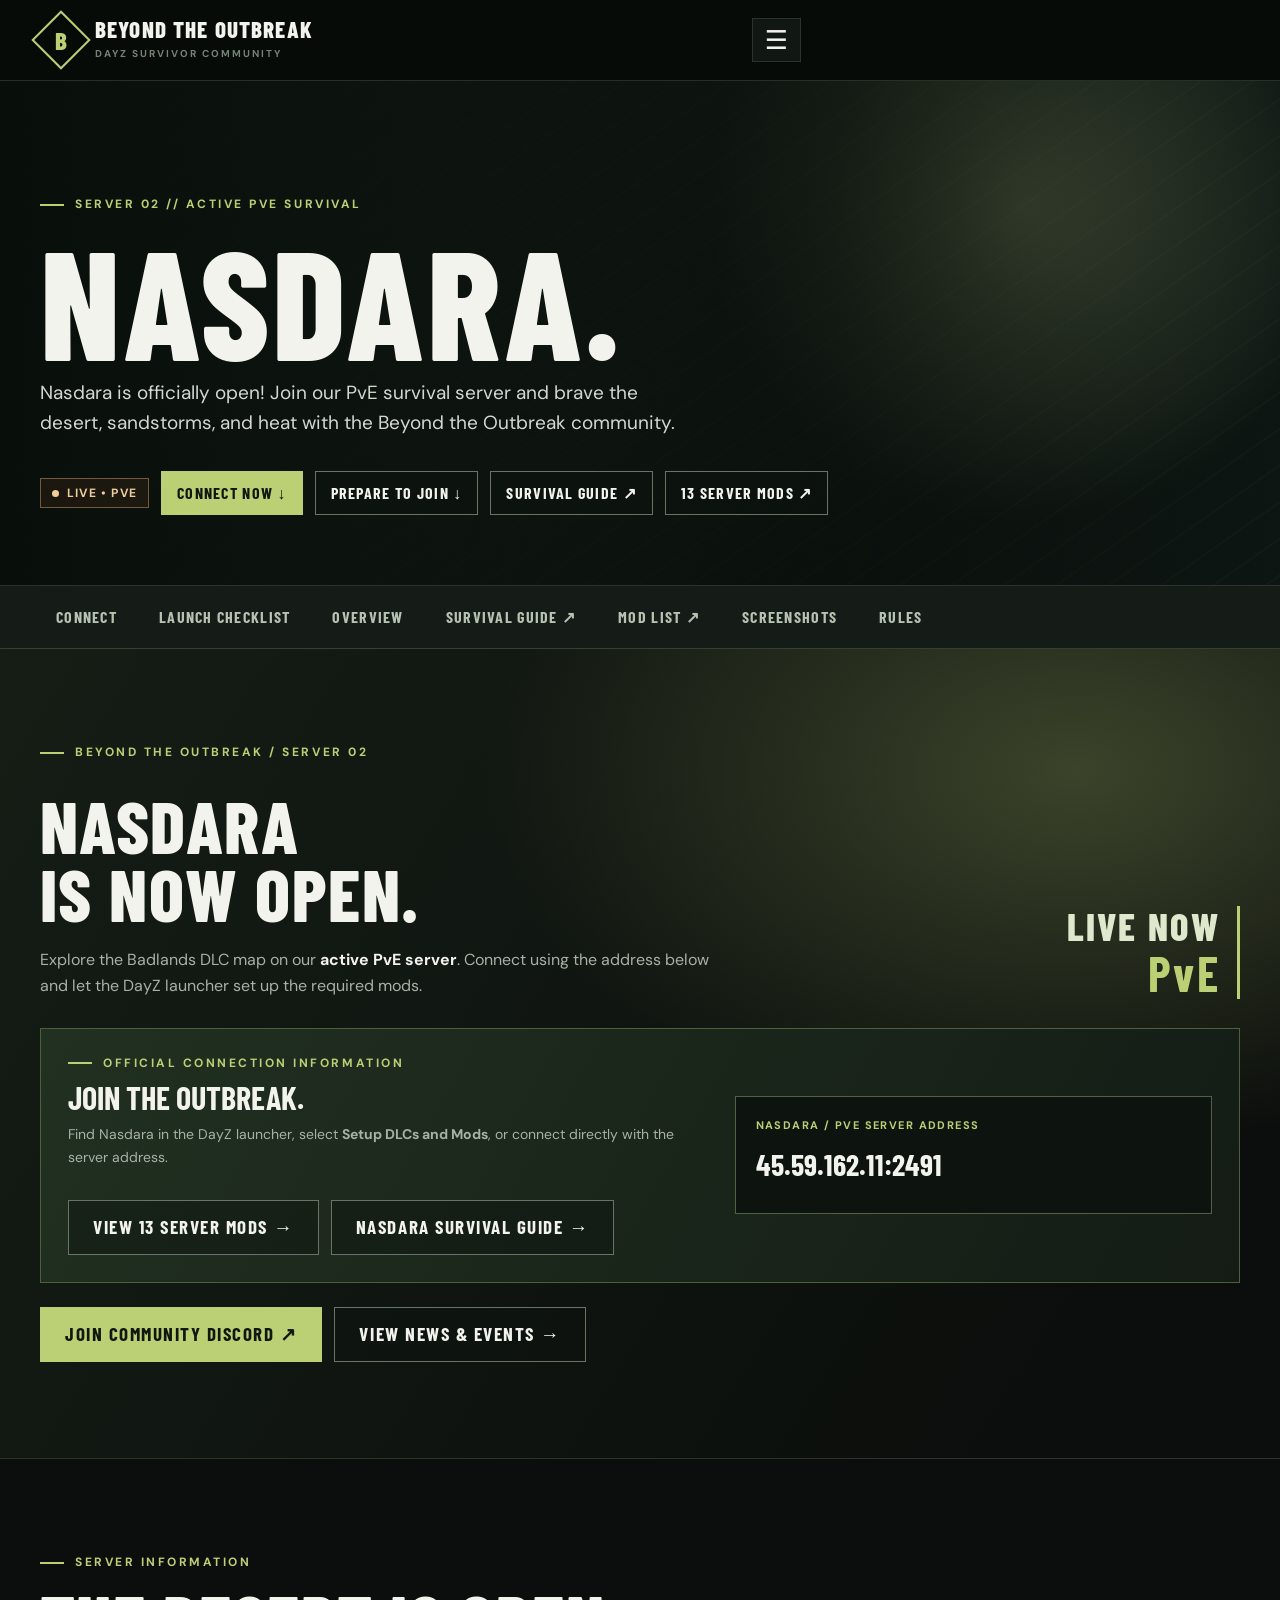
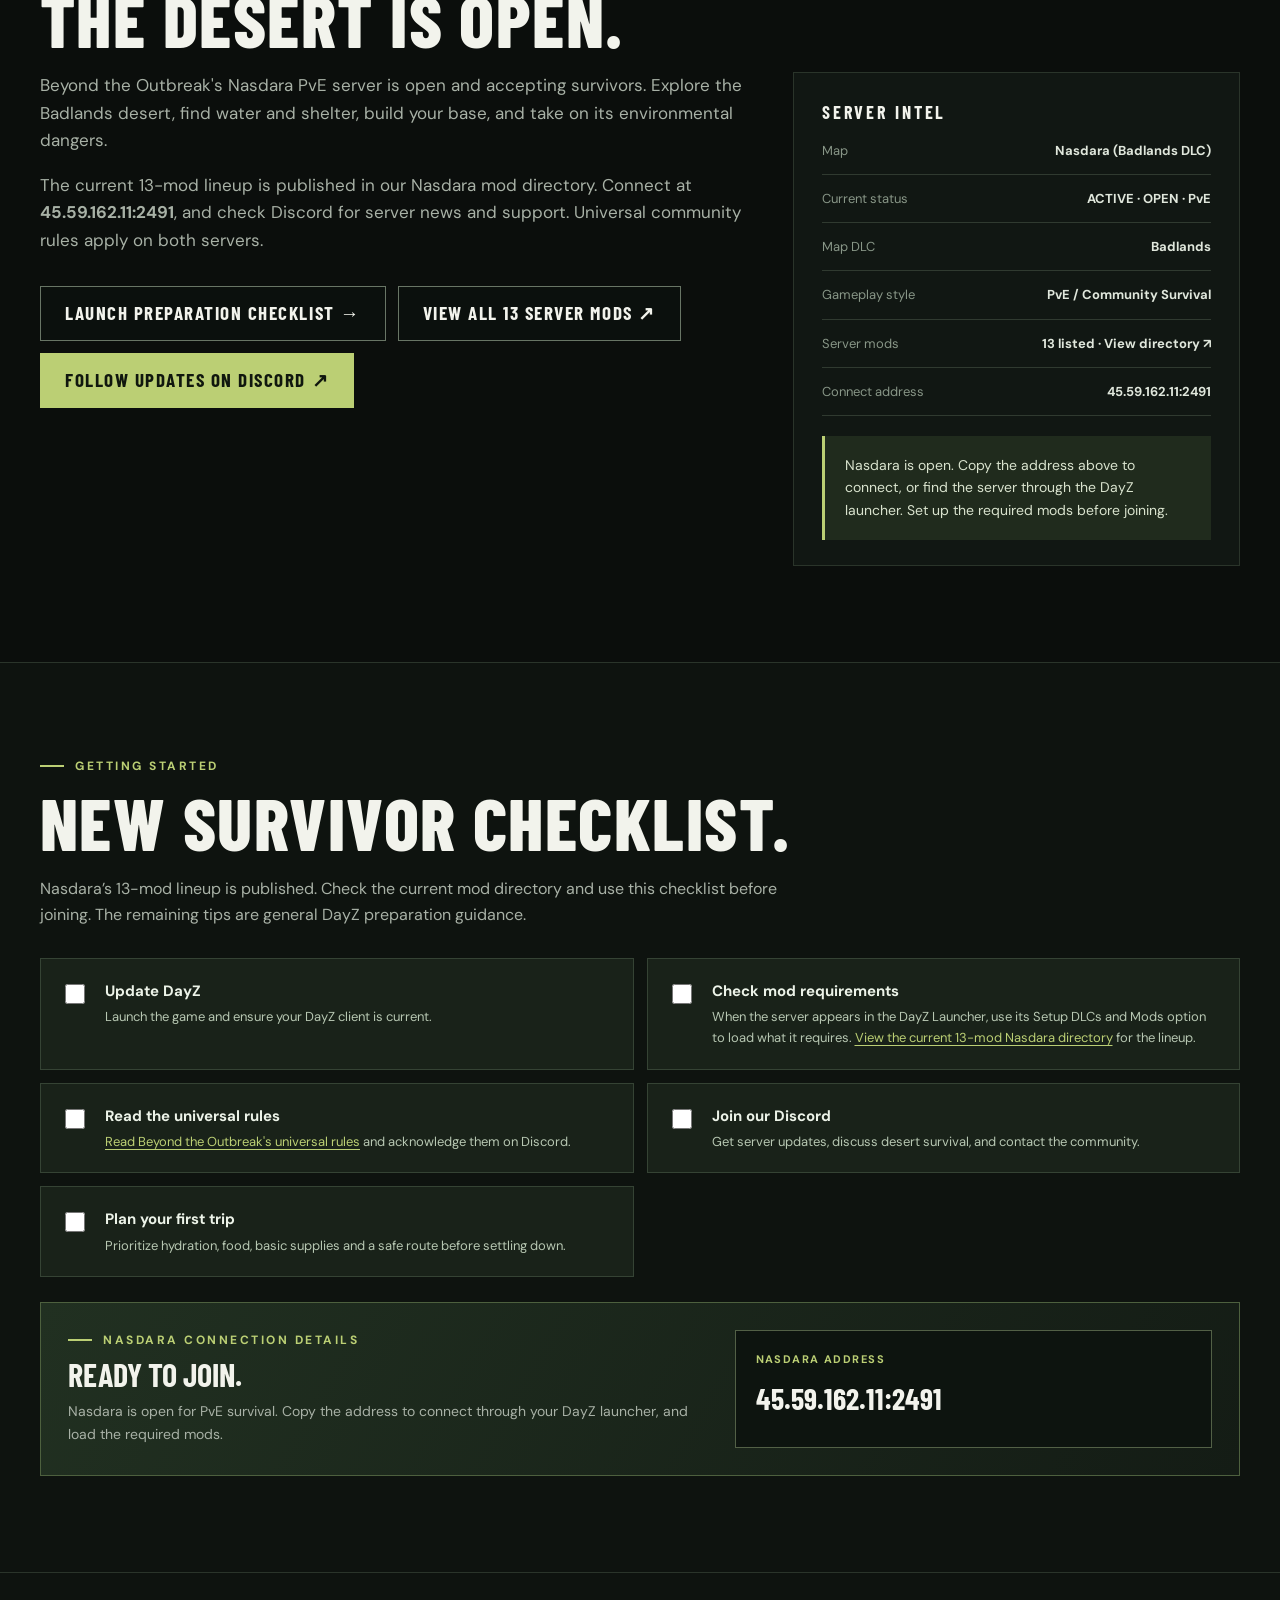
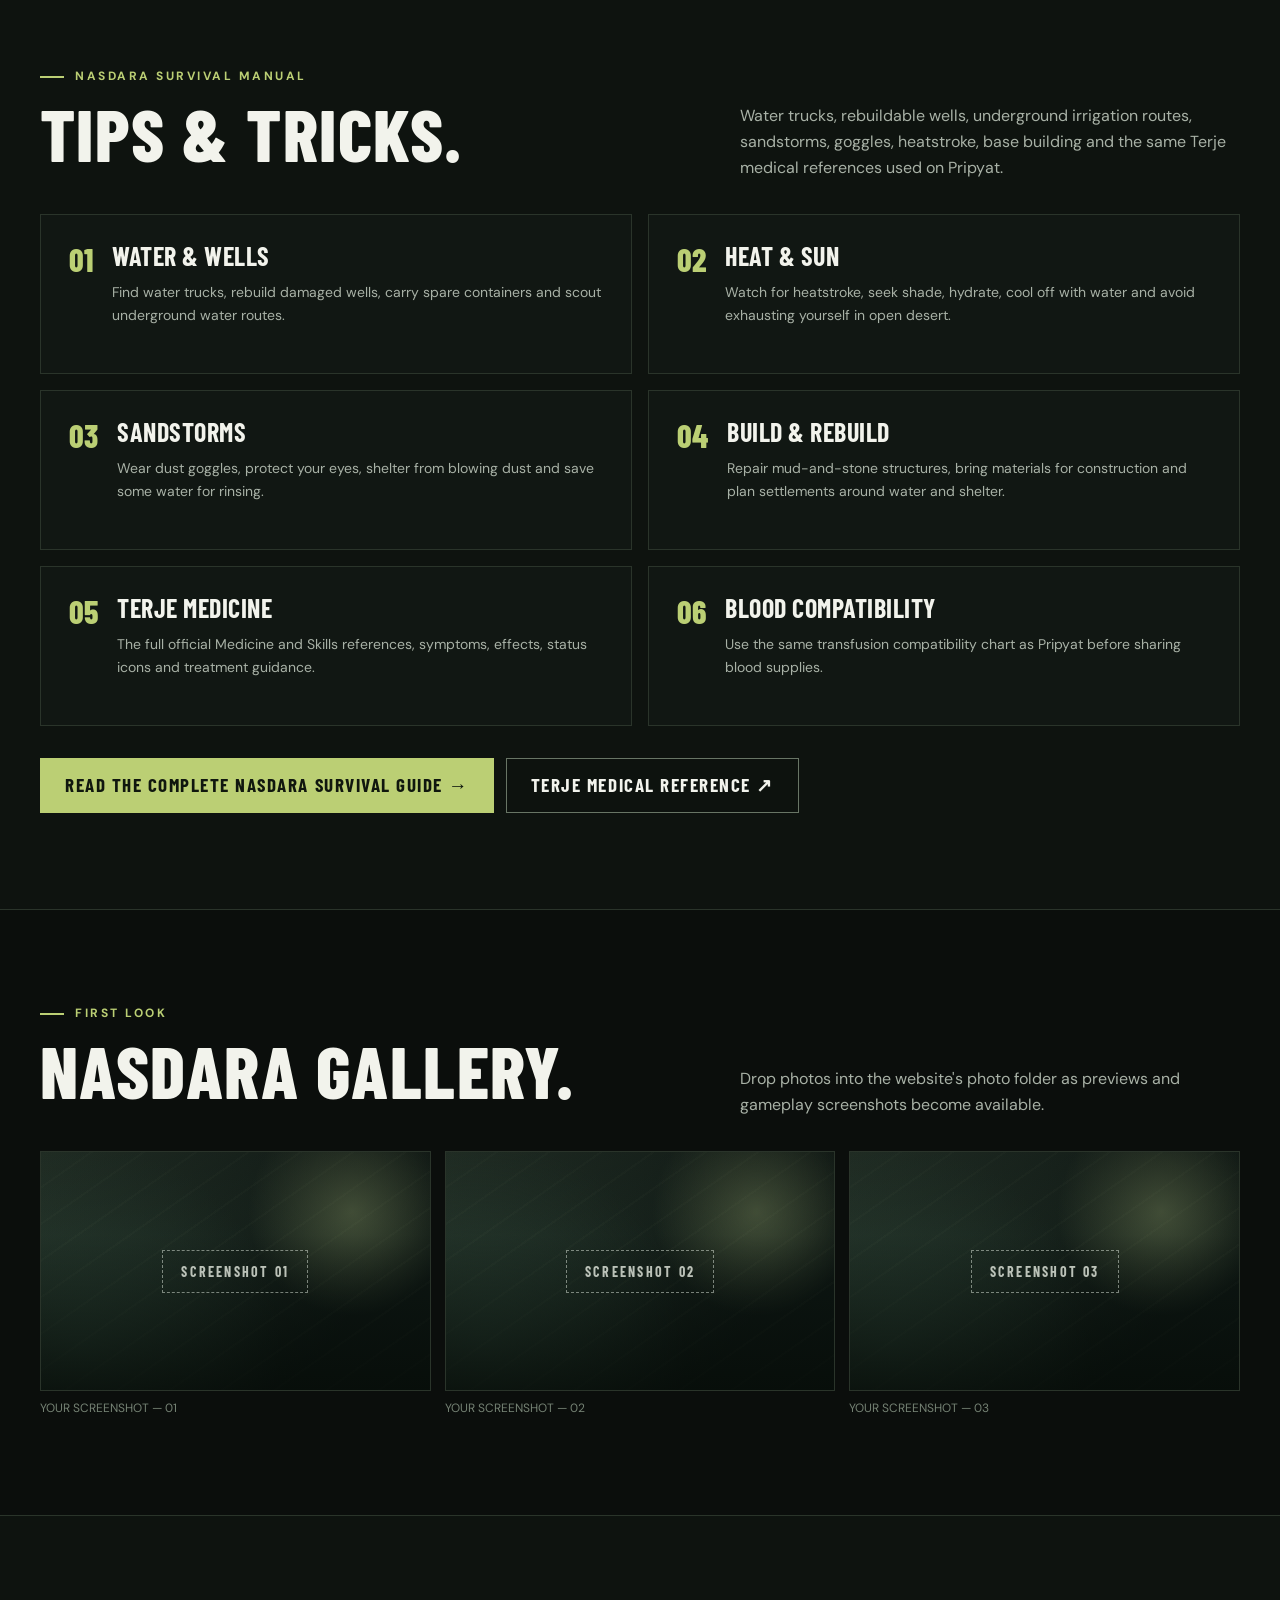
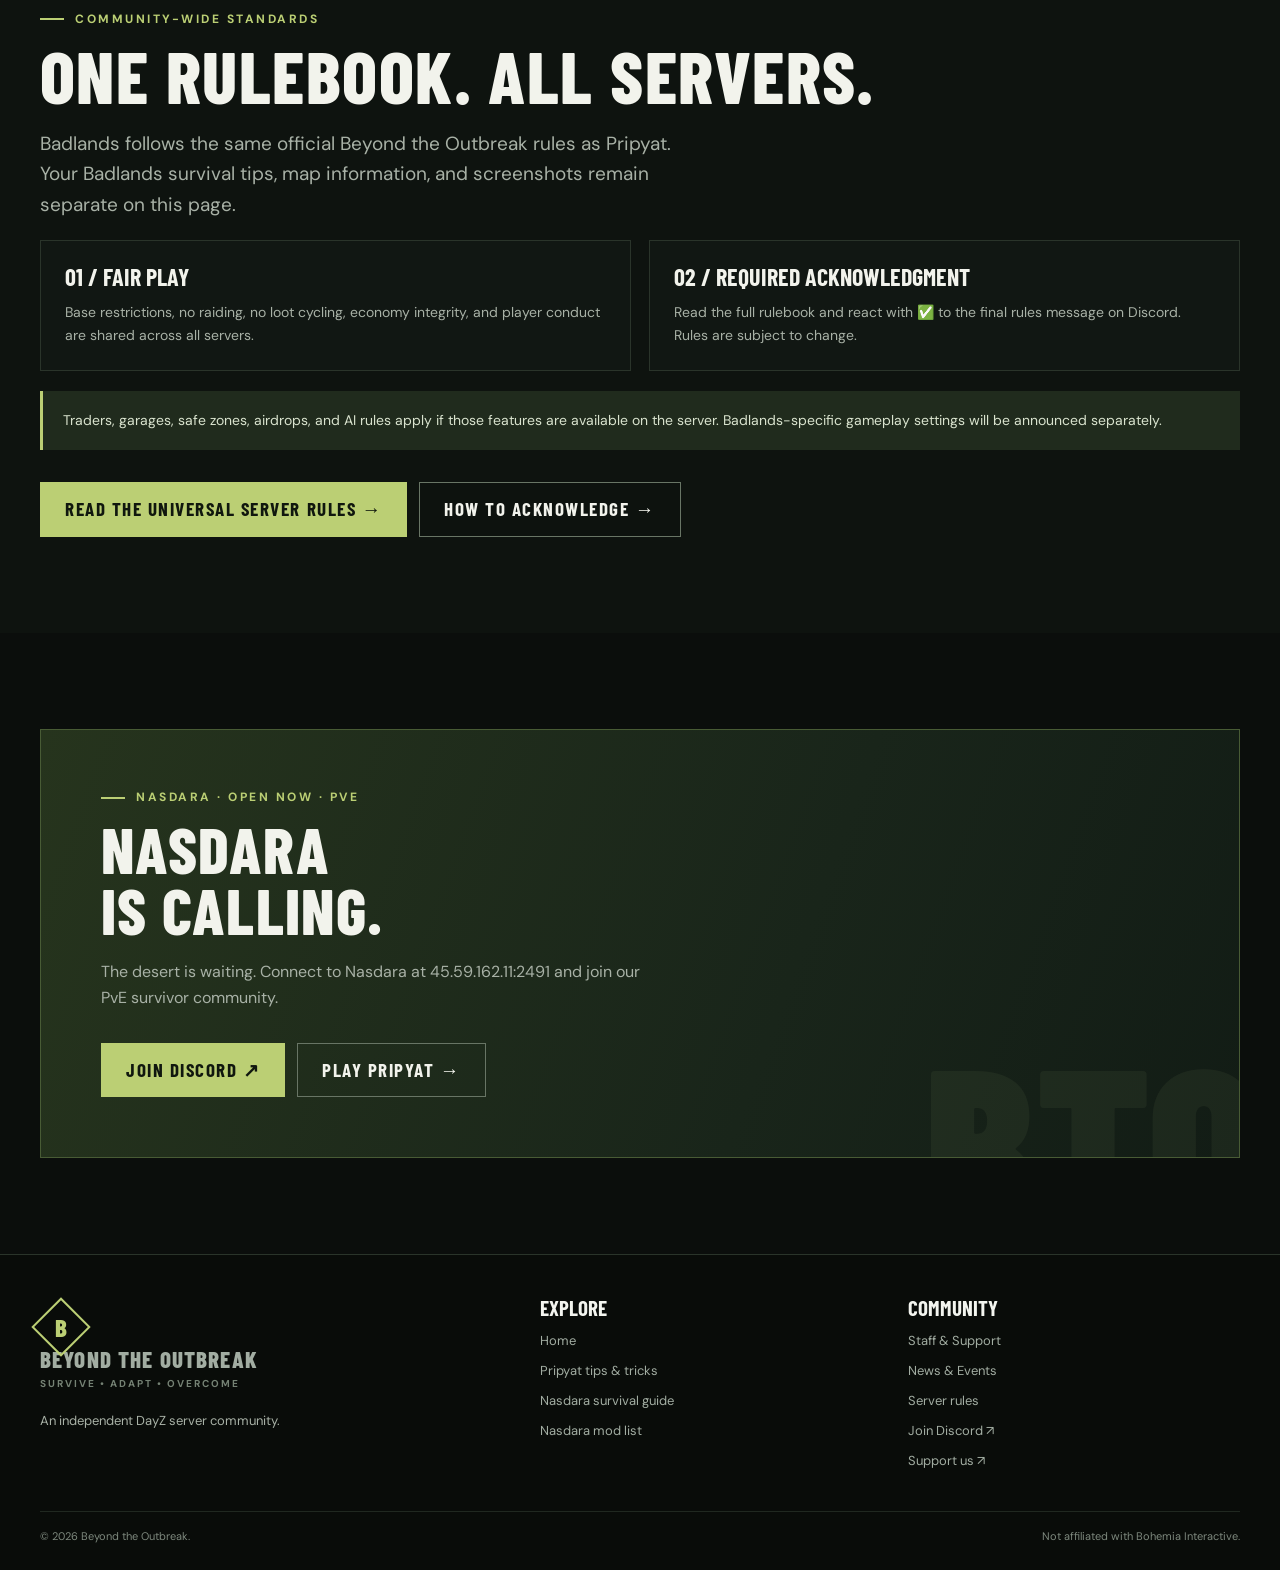
==== commit 2ae342c2: "Update active server links and map references from Deer Isle to Pripyat" ====
--- a/badlands.html
+++ b/badlands.html
@@ -2,7 +2,7 @@
 
 <html lang="en"><head><meta charset="utf-8"/><meta content="width=device-width, initial-scale=1" name="viewport"/><meta content="#0b0e0c" name="theme-color"/><meta content="Nasdara (Badlands DLC) is OPEN NOW! Join the Beyond the Outbreak PvE DayZ server at 45.59.162.11:2491. Survival guide, 13 required mods, and community rules." name="description"/><title>Nasdara — Badlands DLC | Beyond the Outbreak</title><link href="styles.css" rel="stylesheet"/><script defer="" src="site-settings.js"></script><script defer="" src="site.js"></script><link href="badlands-launch.css" rel="stylesheet"/></head>
 <body>
-<header class="site-header"><div class="container nav-wrap"><a aria-label="Beyond the Outbreak home" class="brand" href="index.html"><span class="brand-icon"><span>B</span></span><span><span class="brand-name">BEYOND THE OUTBREAK</span><span class="brand-sub">DAYZ SURVIVOR COMMUNITY</span></span></a><button aria-controls="nav-list" aria-expanded="false" aria-label="Toggle navigation" class="nav-toggle">☰</button><nav aria-label="Main navigation"><ul class="nav-list" id="nav-list"><li><a class="nav-link" href="index.html">Home</a></li><li><a class="nav-link" href="deerisle.html">Deer Isle</a></li><li><a aria-current="page" class="nav-link" href="badlands.html">Badlands</a></li><li><a class="nav-link" href="rules.html">Rules</a></li><li><a class="nav-link nav-cta" data-link="discord" href="#community">Join Discord ↗</a></li></ul></nav></div></header>
+<header class="site-header"><div class="container nav-wrap"><a aria-label="Beyond the Outbreak home" class="brand" href="index.html"><span class="brand-icon"><span>B</span></span><span><span class="brand-name">BEYOND THE OUTBREAK</span><span class="brand-sub">DAYZ SURVIVOR COMMUNITY</span></span></a><button aria-controls="nav-list" aria-expanded="false" aria-label="Toggle navigation" class="nav-toggle">☰</button><nav aria-label="Main navigation"><ul class="nav-list" id="nav-list"><li><a class="nav-link" href="index.html">Home</a></li><li><a class="nav-link" href="pripyat.html">Pripyat</a></li><li><a aria-current="page" class="nav-link" href="badlands.html">Badlands</a></li><li><a class="nav-link" href="rules.html">Rules</a></li><li><a class="nav-link nav-cta" data-link="discord" href="#community">Join Discord ↗</a></li></ul></nav></div></header>
 <main>
 <section class="page-hero photo-frame" data-photo="badlands-hero"><div class="container"><div class="eyebrow">Server 02 // Active PvE survival</div><h1>NASDARA.</h1><p class="lead">Nasdara is officially open! Join our PvE survival server and brave the desert, sandstorms, and heat with the Beyond the Outbreak community.</p><div class="actions"><span class="chip chip-warm"><span class="dot"></span> LIVE • PVE</span><a class="button button-primary button-small" href="#launch">Connect Now ↓</a><a class="button button-outline button-small" href="#checklist">Prepare to Join ↓</a><a class="button button-outline button-small" href="nasdara-tips.html">Survival Guide ↗</a><a class="button button-outline button-small" href="nasdara-mods.html">13 Server Mods ↗</a></div></div></section>
 <nav aria-label="Badlands page sections" class="subnav"><div class="container subnav-inner"><a href="#launch">Connect</a><a href="#checklist">Launch Checklist</a><a href="#overview">Overview</a><a href="nasdara-tips.html">Survival Guide ↗</a><a href="nasdara-mods.html">Mod List ↗</a><a href="#gallery">Screenshots</a><a href="#rules">Rules</a></div></nav>
@@ -34,13 +34,13 @@
 </div>
 </section>
 
-<section class="section section-dark section-rule" id="tips"><div class="container"><div class="section-heading-line"><div><div class="eyebrow">Nasdara survival manual</div><h2>TIPS &amp; TRICKS.</h2></div><p>Water trucks, rebuildable wells, underground irrigation routes, sandstorms, goggles, heatstroke, base building and the same Terje medical references used on Deer Isle.</p></div><div class="tip-grid">
+<section class="section section-dark section-rule" id="tips"><div class="container"><div class="section-heading-line"><div><div class="eyebrow">Nasdara survival manual</div><h2>TIPS &amp; TRICKS.</h2></div><p>Water trucks, rebuildable wells, underground irrigation routes, sandstorms, goggles, heatstroke, base building and the same Terje medical references used on Pripyat.</p></div><div class="tip-grid">
 <article class="tip"><span class="tip-num">01</span><div><h3>WATER &amp; WELLS</h3><p>Find water trucks, rebuild damaged wells, carry spare containers and scout underground water routes.</p></div></article>
 <article class="tip"><span class="tip-num">02</span><div><h3>HEAT &amp; SUN</h3><p>Watch for heatstroke, seek shade, hydrate, cool off with water and avoid exhausting yourself in open desert.</p></div></article>
 <article class="tip"><span class="tip-num">03</span><div><h3>SANDSTORMS</h3><p>Wear dust goggles, protect your eyes, shelter from blowing dust and save some water for rinsing.</p></div></article>
 <article class="tip"><span class="tip-num">04</span><div><h3>BUILD &amp; REBUILD</h3><p>Repair mud-and-stone structures, bring materials for construction and plan settlements around water and shelter.</p></div></article>
 <article class="tip"><span class="tip-num">05</span><div><h3>TERJE MEDICINE</h3><p>The full official Medicine and Skills references, symptoms, effects, status icons and treatment guidance.</p></div></article>
-<article class="tip"><span class="tip-num">06</span><div><h3>BLOOD COMPATIBILITY</h3><p>Use the same transfusion compatibility chart as Deer Isle before sharing blood supplies.</p></div></article>
+<article class="tip"><span class="tip-num">06</span><div><h3>BLOOD COMPATIBILITY</h3><p>Use the same transfusion compatibility chart as Pripyat before sharing blood supplies.</p></div></article>
 </div><div class="actions"><a class="button button-primary" href="nasdara-tips.html">Read the complete Nasdara Survival Guide →</a><a class="button button-outline" href="nasdara-tips.html#terje">Terje medical reference ↗</a></div></div></section>
 <section class="section section-rule" id="gallery"><div class="container"><div class="section-heading-line"><div><div class="eyebrow">First look</div><h2>NASDARA GALLERY.</h2></div><p>Drop photos into the website's photo folder as previews and gameplay screenshots become available.</p></div><div class="gallery">
 <figure><div class="gallery-image photo-frame" data-photo="badlands-1"><span class="photo-placeholder">Screenshot 01</span></div><figcaption>YOUR SCREENSHOT — 01</figcaption></figure>
@@ -49,7 +49,7 @@
 </div></div></section>
 <section class="section section-dark section-rule" id="rules"><div class="container">
 <div class="eyebrow">Community-wide standards</div><h2>ONE RULEBOOK. ALL SERVERS.</h2>
-<p class="lead">Badlands follows the same official Beyond the Outbreak rules as Deer Isle. Your Badlands survival tips, map information, and screenshots remain separate on this page.</p>
+<p class="lead">Badlands follows the same official Beyond the Outbreak rules as Pripyat. Your Badlands survival tips, map information, and screenshots remain separate on this page.</p>
 <div class="rules-grid">
 <div class="rule"><h3>01 / FAIR PLAY</h3><p>Base restrictions, no raiding, no loot cycling, economy integrity, and player conduct are shared across all servers.</p></div>
 <div class="rule"><h3>02 / REQUIRED ACKNOWLEDGMENT</h3><p>Read the full rulebook and react with ✅ to the final rules message on Discord. Rules are subject to change.</p></div>
@@ -57,7 +57,7 @@
 <div class="callout">Traders, garages, safe zones, airdrops, and AI rules apply if those features are available on the server. Badlands-specific gameplay settings will be announced separately.</div>
 <div class="actions"><a class="button button-primary" href="rules.html#universal-rules">Read the universal server rules →</a><a class="button button-outline" href="rules.html#acknowledgment">How to acknowledge →</a></div>
 </div></section>
-<section class="section" id="community"><div class="container"><div class="community-panel"><div class="eyebrow">NASDARA · OPEN NOW · PVE</div><h2>NASDARA<br/>IS CALLING.</h2><p>The desert is waiting. Connect to Nasdara at 45.59.162.11:2491 and join our PvE survivor community.</p><div class="actions"><a class="button button-primary hide" data-link="discord" href="#community">Join Discord ↗</a><a class="button button-outline" href="deerisle.html">Play Deer Isle →</a></div></div></div></section>
+<section class="section" id="community"><div class="container"><div class="community-panel"><div class="eyebrow">NASDARA · OPEN NOW · PVE</div><h2>NASDARA<br/>IS CALLING.</h2><p>The desert is waiting. Connect to Nasdara at 45.59.162.11:2491 and join our PvE survivor community.</p><div class="actions"><a class="button button-primary hide" data-link="discord" href="#community">Join Discord ↗</a><a class="button button-outline" href="pripyat.html">Play Pripyat →</a></div></div></div></section>
 </main>
-<footer class="site-footer"><div class="container"><div class="footer-grid"><div><a class="brand" href="index.html"><span class="brand-icon"><span>B</span></span><span><span class="brand-name">BEYOND THE OUTBREAK</span><span class="brand-sub">SURVIVE • ADAPT • OVERCOME</span></span></a><p style="max-width:330px;margin-top:18px">An independent DayZ server community.</p></div><div><h3>EXPLORE</h3><a href="index.html">Home</a><a href="deerisle.html#tips">Deer Isle tips &amp; tricks</a><a href="nasdara-tips.html">Nasdara survival guide</a><a href="nasdara-mods.html">Nasdara mod list</a></div><div><h3>COMMUNITY</h3><a href="rules.html">Server rules</a><a class="hide" data-link="discord" href="#community">Join Discord ↗</a><a class="hide" data-link="support" href="#community">Support us ↗</a></div></div><div class="footer-bottom"><span>© 2026 Beyond the Outbreak.</span><span>Not affiliated with Bohemia Interactive.</span></div></div></footer>
+<footer class="site-footer"><div class="container"><div class="footer-grid"><div><a class="brand" href="index.html"><span class="brand-icon"><span>B</span></span><span><span class="brand-name">BEYOND THE OUTBREAK</span><span class="brand-sub">SURVIVE • ADAPT • OVERCOME</span></span></a><p style="max-width:330px;margin-top:18px">An independent DayZ server community.</p></div><div><h3>EXPLORE</h3><a href="index.html">Home</a><a href="pripyat-tips.html">Pripyat tips &amp; tricks</a><a href="nasdara-tips.html">Nasdara survival guide</a><a href="nasdara-mods.html">Nasdara mod list</a></div><div><h3>COMMUNITY</h3><a href="rules.html">Server rules</a><a class="hide" data-link="discord" href="#community">Join Discord ↗</a><a class="hide" data-link="support" href="#community">Support us ↗</a></div></div><div class="footer-bottom"><span>© 2026 Beyond the Outbreak.</span><span>Not affiliated with Bohemia Interactive.</span></div></div></footer>
 </body></html>
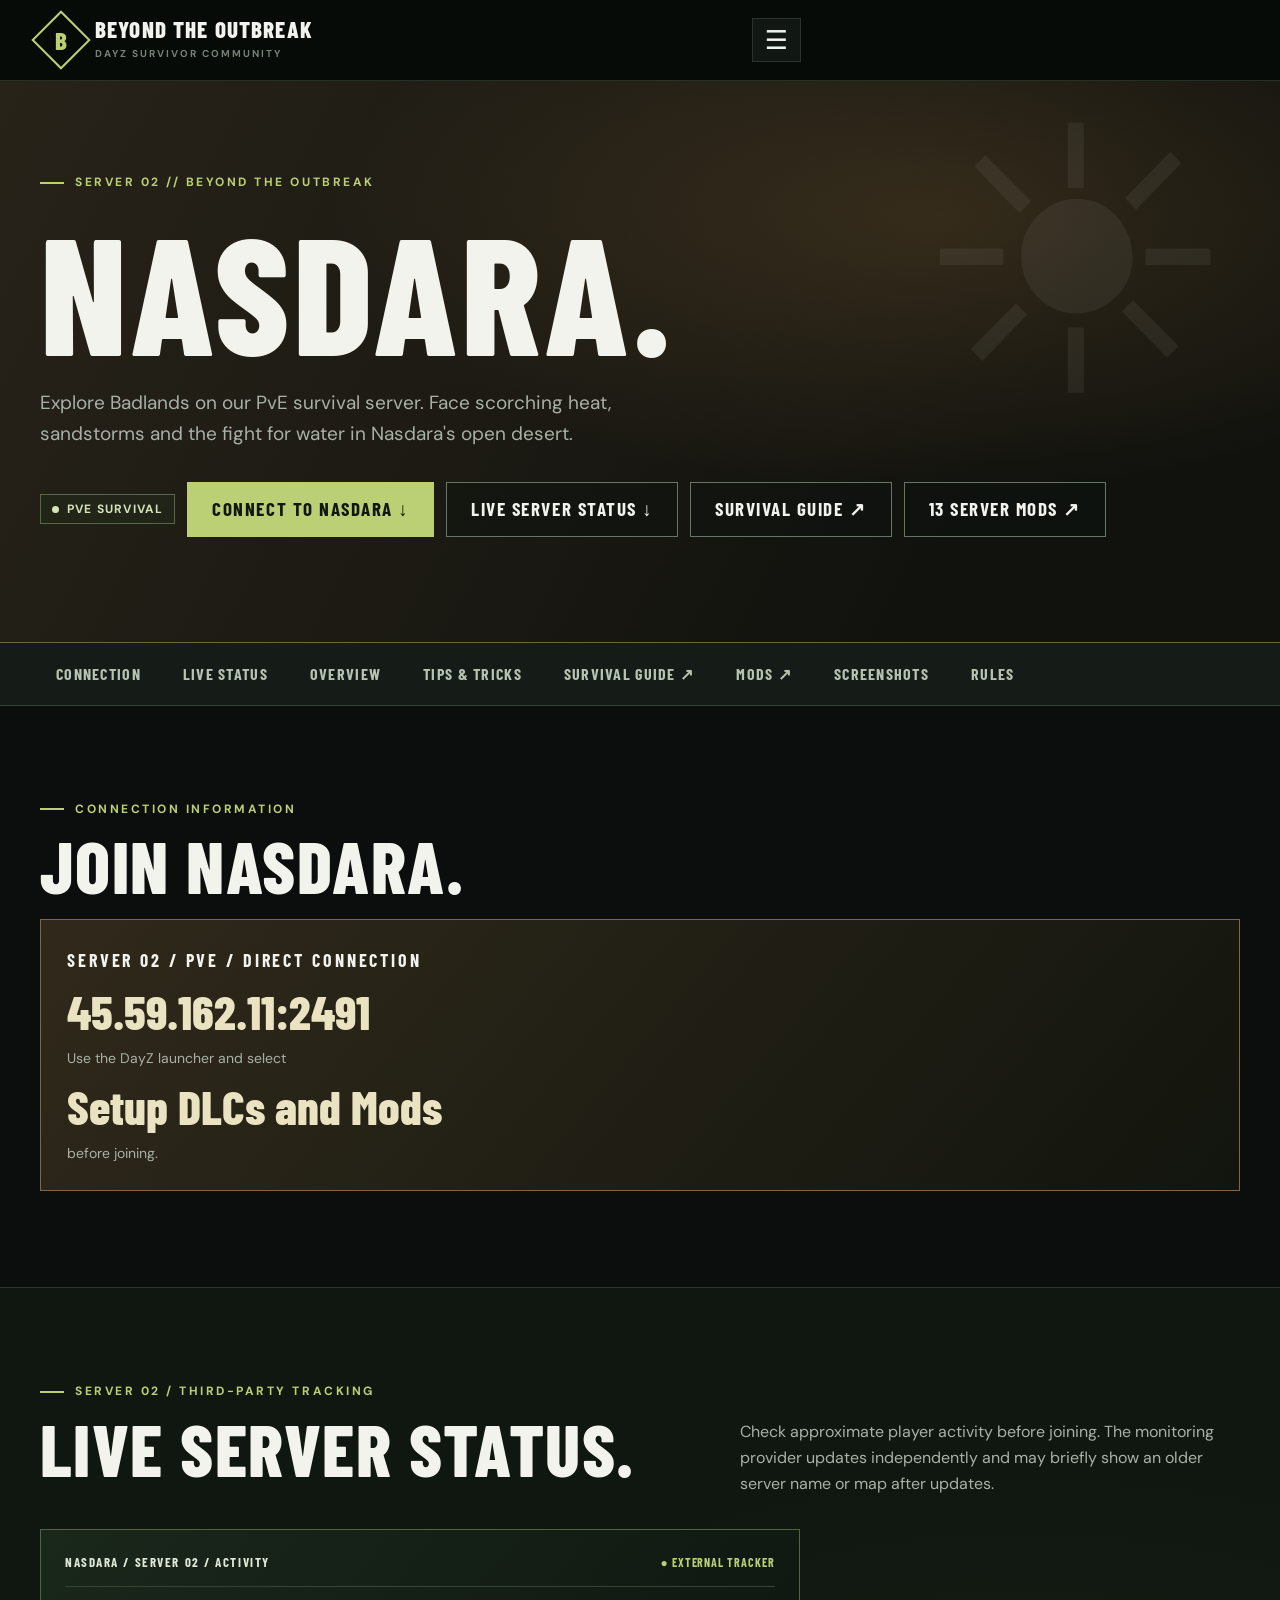
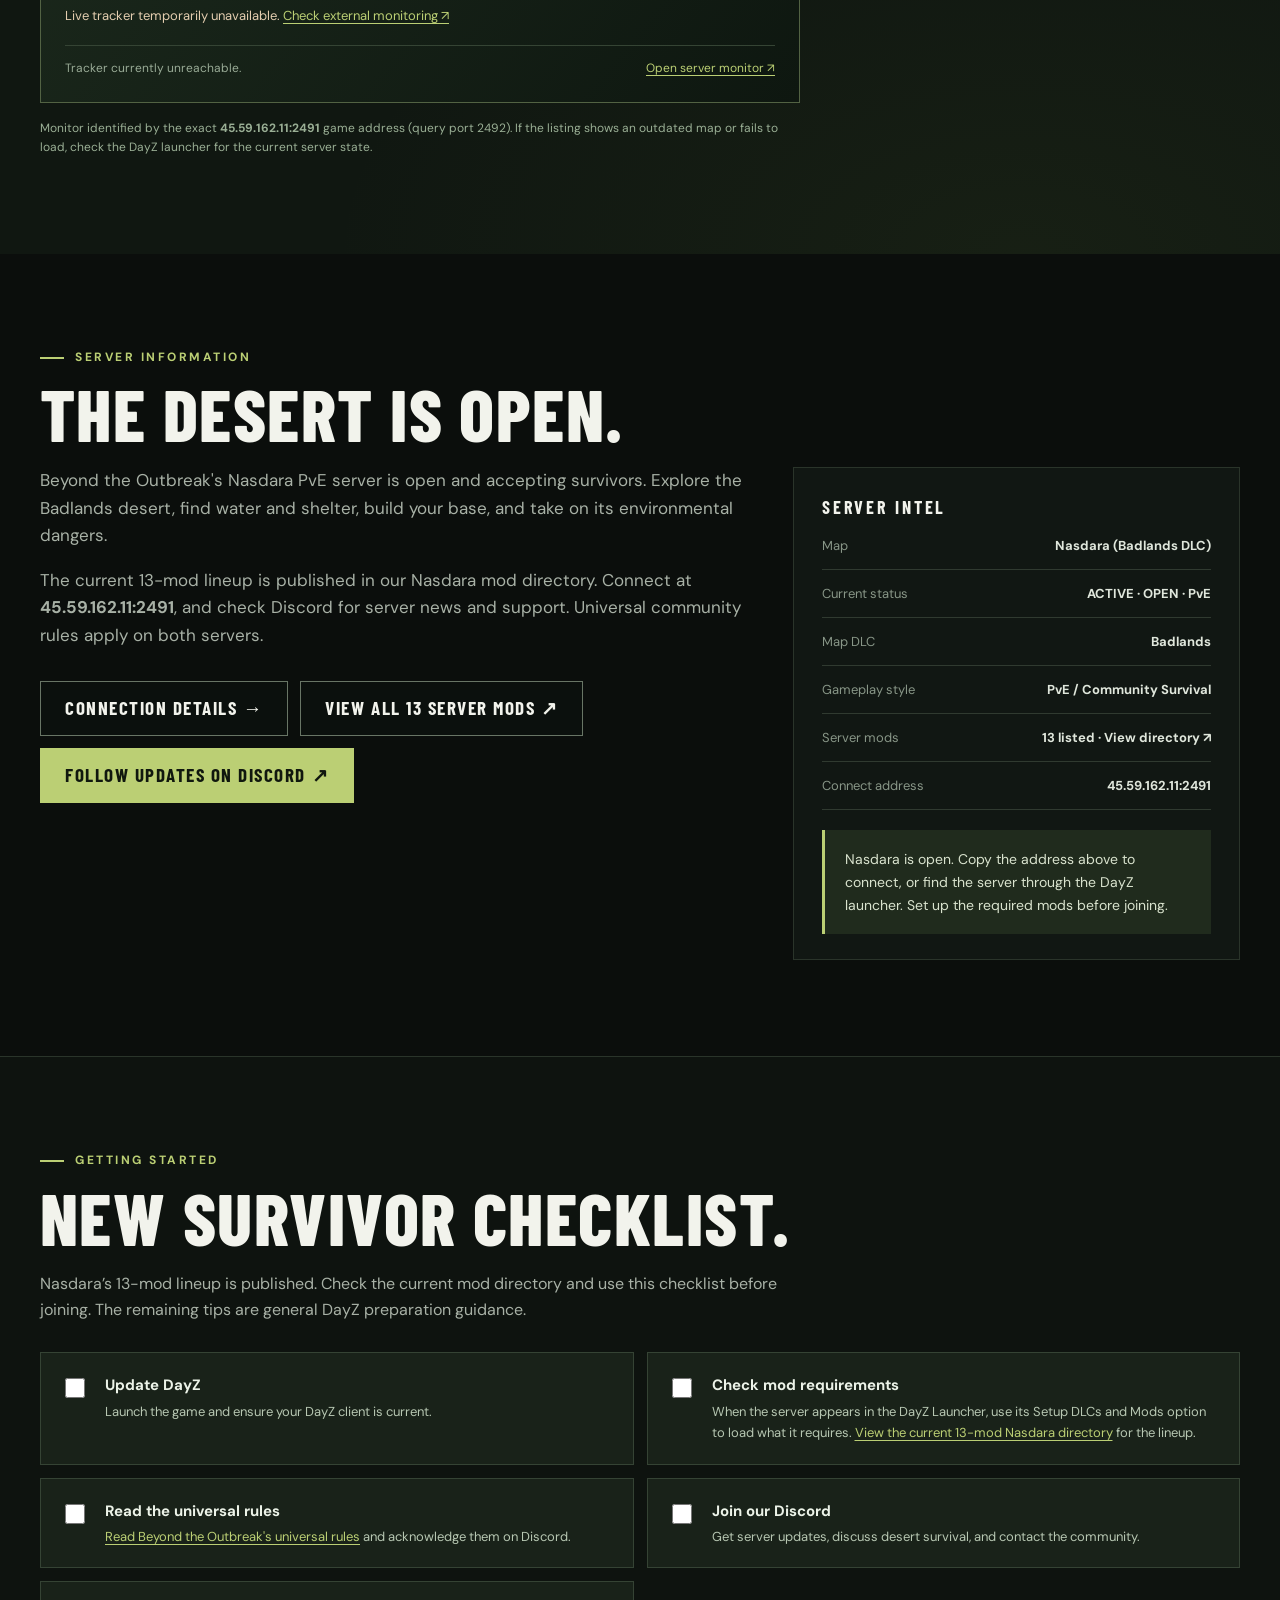
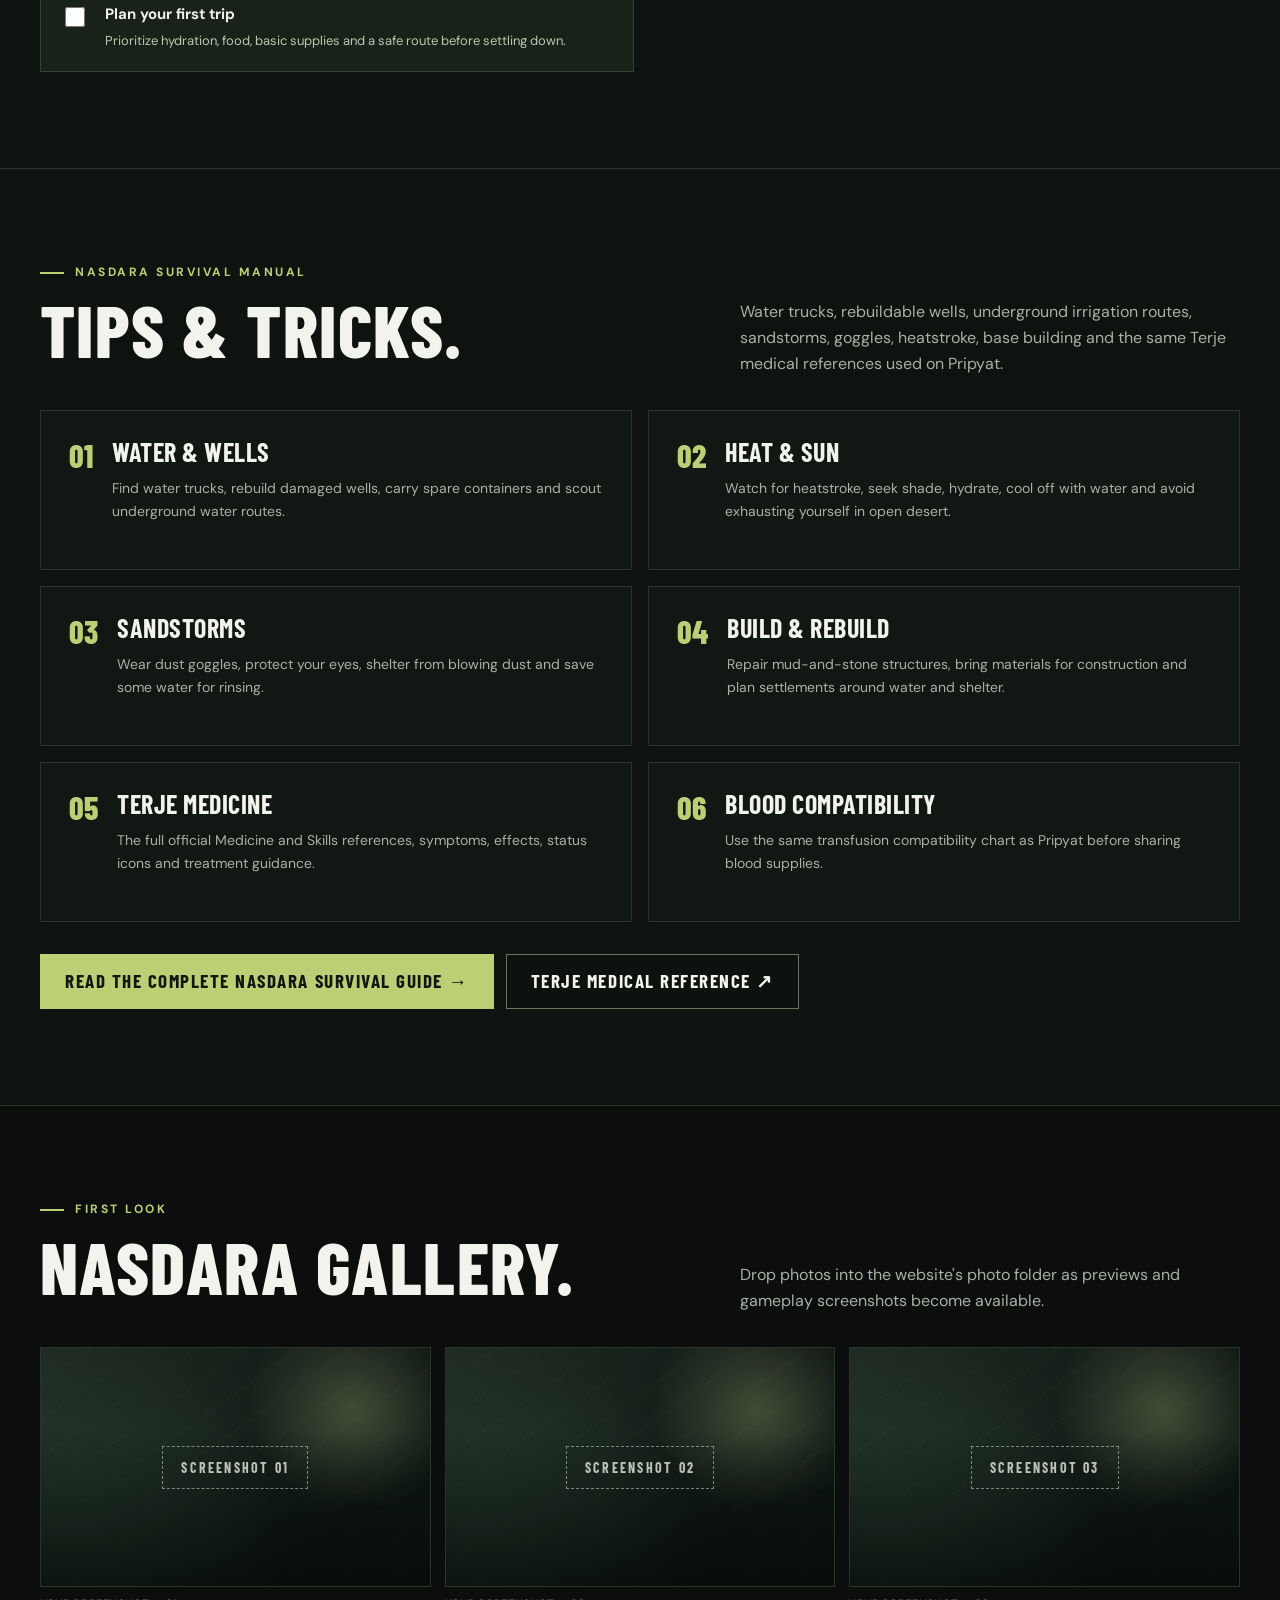
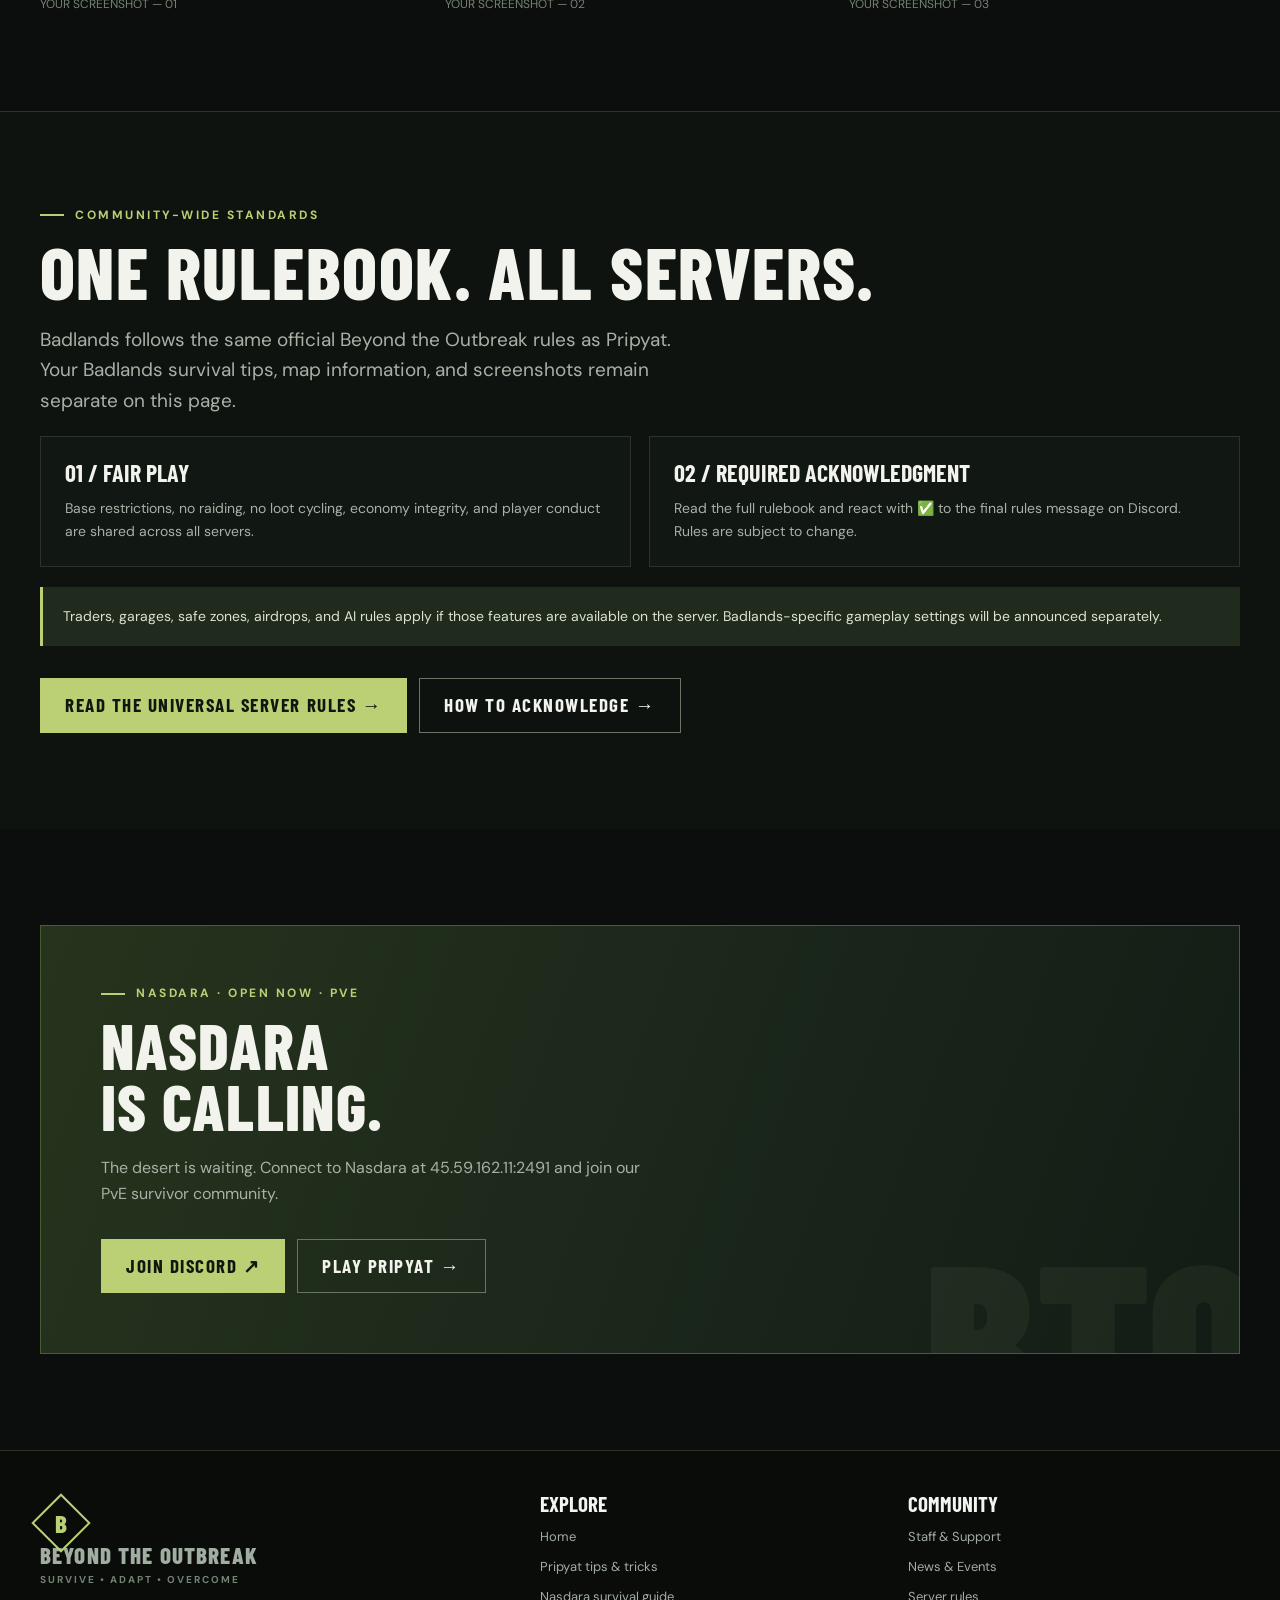
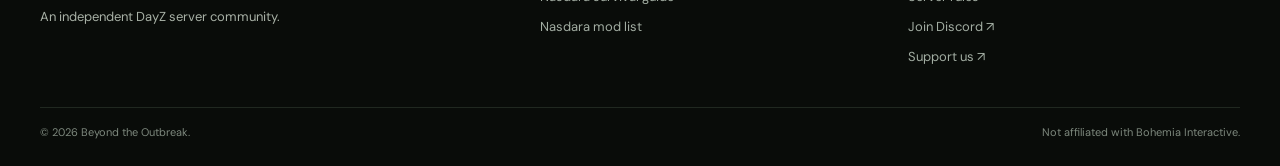
==== commit 9784f502: "Align Nasdara page with Pripyat PvE hero and add third-party live status" ====
--- a/badlands.html
+++ b/badlands.html
@@ -1,21 +1,48 @@
 <!DOCTYPE html>
 
-<html lang="en"><head><meta charset="utf-8"/><meta content="width=device-width, initial-scale=1" name="viewport"/><meta content="#0b0e0c" name="theme-color"/><meta content="Nasdara (Badlands DLC) is OPEN NOW! Join the Beyond the Outbreak PvE DayZ server at 45.59.162.11:2491. Survival guide, 13 required mods, and community rules." name="description"/><title>Nasdara — Badlands DLC | Beyond the Outbreak</title><link href="styles.css" rel="stylesheet"/><script defer="" src="site-settings.js"></script><script defer="" src="site.js"></script><link href="badlands-launch.css" rel="stylesheet"/></head>
+<html lang="en"><head><meta charset="utf-8"/><meta content="width=device-width, initial-scale=1" name="viewport"/><meta content="#0b0e0c" name="theme-color"/><meta content="Nasdara (Badlands DLC) is OPEN NOW! Join the Beyond the Outbreak PvE DayZ server at 45.59.162.11:2491. Survival guide, 13 required mods, and community rules." name="description"/><title>Nasdara — Badlands DLC | Beyond the Outbreak</title><link href="styles.css" rel="stylesheet"/><link href="live-status.css" rel="stylesheet"/><script defer="" src="site-settings.js"></script><script defer="" src="site.js"></script><script defer src="live-status.js"></script><link href="badlands-launch.css" rel="stylesheet"/><style>
+/* Match Server 01's editorial hero and connection panel, with Nasdara desert styling. */
+.nasdara-hero{background:radial-gradient(ellipse at 73% 24%,rgba(151,112,60,.25),transparent 46%),linear-gradient(118deg,#282319,#11120e 76%);border-bottom:1px solid #736246;padding:94px 0 105px;position:relative;overflow:hidden}
+.nasdara-hero:after{content:"☀";position:absolute;font-size:clamp(220px,29vw,490px);right:3%;top:-115px;opacity:.06;pointer-events:none}
+.nasdara-hero .container{position:relative;z-index:1}.nasdara-hero h1{font-size:clamp(92px,13vw,178px);line-height:.9}
+.nasdara-address-panel{border:1px solid #806642;background:linear-gradient(130deg,#30291b,#12150e);padding:26px;display:flex;align-items:center;justify-content:space-between;gap:20px;flex-wrap:wrap}
+.nasdara-address-panel strong{display:block;font:800 clamp(29px,4vw,48px)/1 'Barlow Condensed',sans-serif;color:#eae3c1;margin:12px 0}
+.nasdara-address-panel p{margin:8px 0 0;font-size:14px}
+.nasdara-live-section .bto-live-widget{max-width:760px}
+.nasdara-live-footnote{font-size:12px;color:#9aaf95;max-width:760px;margin-top:16px}
+@media(max-width:720px){.nasdara-hero{padding:70px 0}.nasdara-address-panel{padding:21px}}
+</style></head>
 <body>
-<header class="site-header"><div class="container nav-wrap"><a aria-label="Beyond the Outbreak home" class="brand" href="index.html"><span class="brand-icon"><span>B</span></span><span><span class="brand-name">BEYOND THE OUTBREAK</span><span class="brand-sub">DAYZ SURVIVOR COMMUNITY</span></span></a><button aria-controls="nav-list" aria-expanded="false" aria-label="Toggle navigation" class="nav-toggle">☰</button><nav aria-label="Main navigation"><ul class="nav-list" id="nav-list"><li><a class="nav-link" href="index.html">Home</a></li><li><a class="nav-link" href="pripyat.html">Pripyat</a></li><li><a aria-current="page" class="nav-link" href="badlands.html">Badlands</a></li><li><a class="nav-link" href="rules.html">Rules</a></li><li><a class="nav-link nav-cta" data-link="discord" href="#community">Join Discord ↗</a></li></ul></nav></div></header>
+<header class="site-header"><div class="container nav-wrap"><a aria-label="Beyond the Outbreak home" class="brand" href="index.html"><span class="brand-icon"><span>B</span></span><span><span class="brand-name">BEYOND THE OUTBREAK</span><span class="brand-sub">DAYZ SURVIVOR COMMUNITY</span></span></a><button aria-controls="nav-list" aria-expanded="false" aria-label="Toggle navigation" class="nav-toggle">☰</button><nav aria-label="Main navigation"><ul class="nav-list" id="nav-list"><li><a class="nav-link" href="index.html">Home</a></li><li><a class="nav-link" href="pripyat.html">Pripyat</a></li><li><a aria-current="page" class="nav-link" href="badlands.html">Nasdara</a></li><li><a class="nav-link" href="rules.html">Rules</a></li><li><a class="nav-link nav-cta" data-link="discord" href="#community">Join Discord ↗</a></li></ul></nav></div></header>
 <main>
-<section class="page-hero photo-frame" data-photo="badlands-hero"><div class="container"><div class="eyebrow">Server 02 // Active PvE survival</div><h1>NASDARA.</h1><p class="lead">Nasdara is officially open! Join our PvE survival server and brave the desert, sandstorms, and heat with the Beyond the Outbreak community.</p><div class="actions"><span class="chip chip-warm"><span class="dot"></span> LIVE • PVE</span><a class="button button-primary button-small" href="#launch">Connect Now ↓</a><a class="button button-outline button-small" href="#checklist">Prepare to Join ↓</a><a class="button button-outline button-small" href="nasdara-tips.html">Survival Guide ↗</a><a class="button button-outline button-small" href="nasdara-mods.html">13 Server Mods ↗</a></div></div></section>
-<nav aria-label="Badlands page sections" class="subnav"><div class="container subnav-inner"><a href="#launch">Connect</a><a href="#checklist">Launch Checklist</a><a href="#overview">Overview</a><a href="nasdara-tips.html">Survival Guide ↗</a><a href="nasdara-mods.html">Mod List ↗</a><a href="#gallery">Screenshots</a><a href="#rules">Rules</a></div></nav>
+<section class="nasdara-hero"><div class="container">
+<div class="eyebrow">SERVER 02 // BEYOND THE OUTBREAK</div>
+<h1>NASDARA.</h1>
+<p class="lead">Explore Badlands on our PvE survival server. Face scorching heat, sandstorms and the fight for water in Nasdara's open desert.</p>
+<div class="actions"><span class="chip"><span class="dot"></span> PVE SURVIVAL</span><a class="button button-primary" href="#connect">Connect to Nasdara ↓</a><a class="button button-outline" href="#live-status">Live Server Status ↓</a><a class="button button-outline" href="nasdara-tips.html">Survival Guide ↗</a><a class="button button-outline" href="nasdara-mods.html">13 Server Mods ↗</a></div>
+</div></section>
+<nav aria-label="Nasdara page sections" class="subnav"><div class="container subnav-inner"><a href="#connect">Connection</a><a href="#live-status">Live Status</a><a href="#overview">Overview</a><a href="#tips">Tips &amp; Tricks</a><a href="nasdara-tips.html">Survival Guide ↗</a><a href="nasdara-mods.html">Mods ↗</a><a href="#gallery">Screenshots</a><a href="#rules">Rules</a></div></nav>
 
-<section aria-labelledby="bl-launch-title" class="section bl-launch-section" id="launch"><div class="container">
-<div class="eyebrow">Beyond the Outbreak / Server 02</div>
-<div class="bl-launch-header"><div><h2 id="bl-launch-title">NASDARA<br/>IS NOW OPEN.</h2><p>Explore the Badlands DLC map on our <strong>active PvE server</strong>. Connect using the address below and let the DayZ launcher set up the required mods.</p></div><span class="bl-date-stamp">LIVE NOW<br/><strong>PvE</strong></span></div>
-<div class="bl-connection-card">
-<div><div class="eyebrow">Official connection information</div><h3>JOIN THE OUTBREAK.</h3><p>Find Nasdara in the DayZ launcher, select <strong>Setup DLCs and Mods</strong>, or connect directly with the server address.</p><div class="actions"><a class="button button-outline" href="nasdara-mods.html">View 13 Server Mods →</a><a class="button button-outline" href="nasdara-tips.html">Nasdara Survival Guide →</a></div></div>
-<div class="bl-address-box"><span>NASDARA / PVE SERVER ADDRESS</span><strong data-address="badlands">45.59.162.11:2491</strong><button class="button button-primary button-small hide" data-copy-address="badlands" type="button">Copy server address</button></div></div>
-<div class="bl-launch-actions"><a class="button button-primary hide" data-link="discord" href="#launch">Join Community Discord ↗</a><a class="button button-outline" href="news.html">View News &amp; Events →</a></div>
+<section class="section" id="connect"><div class="container">
+<div class="eyebrow">Connection information</div><h2>JOIN NASDARA.</h2>
+<div class="nasdara-address-panel">
+<div><div class="small-caps">SERVER 02 / PVE / DIRECT CONNECTION</div><strong data-address="badlands">45.59.162.11:2491</strong><p>Use the DayZ launcher and select <strong>Setup DLCs and Mods</strong> before joining.</p></div>
+<button class="button button-primary hide" type="button" data-copy-address="badlands">Copy connection address</button>
+</div>
 </div></section>
-<section class="section" id="overview"><div class="container"><div class="eyebrow">Server information</div><h2>THE DESERT IS OPEN.</h2><div class="overview-grid"><div class="overview-copy"><p>Beyond the Outbreak's Nasdara PvE server is open and accepting survivors. Explore the Badlands desert, find water and shelter, build your base, and take on its environmental dangers.</p><p>The current 13-mod lineup is published in our Nasdara mod directory. Connect at <strong>45.59.162.11:2491</strong>, and check Discord for server news and support. Universal community rules apply on both servers.</p><div class="actions"><a class="button button-outline" href="#checklist">Launch preparation checklist →</a><a class="button button-outline" href="nasdara-mods.html">View all 13 server mods ↗</a><a class="button button-primary hide" data-link="discord" href="#overview">Follow updates on Discord ↗</a></div></div><aside class="specs"><div class="small-caps">SERVER INTEL</div><div class="spec"><span class="spec-label">Map</span><span class="spec-value">Nasdara (Badlands DLC)</span></div><div class="spec"><span class="spec-label">Current status</span><span class="spec-value">ACTIVE · OPEN · PvE</span></div><div class="spec"><span class="spec-label">Map DLC</span><span class="spec-value">Badlands</span></div><div class="spec"><span class="spec-label">Gameplay style</span><span class="spec-value">PvE / Community Survival</span></div><div class="spec"><span class="spec-label">Server mods</span><span class="spec-value"><a href="nasdara-mods.html">13 listed · View directory ↗</a></span></div><div class="spec"><span class="spec-label">Connect address</span><span class="spec-value" data-address="badlands">To be announced</span></div><button class="button button-primary button-small hide" data-copy-address="badlands" style="margin-top:20px" type="button">Copy server address</button><div class="callout">Nasdara is open. Copy the address above to connect, or find the server through the DayZ launcher. Set up the required mods before joining.</div></aside></div></div></section>
+<section class="section section-dark section-rule bto-live-section nasdara-live-section" id="live-status"><div class="container">
+<div class="section-heading-line"><div><div class="eyebrow">Server 02 / Third-party tracking</div><h2>LIVE SERVER STATUS.</h2></div><p>Check approximate player activity before joining. The monitoring provider updates independently and may briefly show an older server name or map after updates.</p></div>
+<div class="bto-live-widget" data-live-widget>
+<div class="bto-live-widget-top"><strong>NASDARA / SERVER 02 / ACTIVITY</strong><span class="bto-live-signal">● EXTERNAL TRACKER</span></div>
+<a class="bto-live-image-link" href="https://gamemonitoring.ru/dayz/servers/15027789" target="_blank" rel="noopener noreferrer" aria-label="Open DayZ monitoring for 45.59.162.11:2491">
+<img class="bto-live-image" data-live-img data-live-src="https://widgets.gamemonitoring.net/servers/15027789/560x95.webp" src="https://widgets.gamemonitoring.net/servers/15027789/560x95.webp" width="560" height="95" loading="lazy" decoding="async" alt="Third-party DayZ player activity banner for server 45.59.162.11:2491">
+</a>
+<div class="bto-live-unavailable" data-live-fallback hidden>Live tracker temporarily unavailable. <a href="https://gamemonitoring.ru/dayz/servers/15027789" target="_blank" rel="noopener noreferrer">Check external monitoring ↗</a></div>
+<div class="bto-live-footer"><span data-live-refresh-note>Third-party player estimates update periodically.</span><a href="https://gamemonitoring.ru/dayz/servers/15027789" target="_blank" rel="noopener noreferrer">Open server monitor ↗</a></div>
+</div>
+<div class="nasdara-live-footnote">Monitor identified by the exact <strong>45.59.162.11:2491</strong> game address (query port 2492). If the listing shows an outdated map or fails to load, check the DayZ launcher for the current server state.</div>
+</div></section>
+<section class="section" id="overview"><div class="container"><div class="eyebrow">Server information</div><h2>THE DESERT IS OPEN.</h2><div class="overview-grid"><div class="overview-copy"><p>Beyond the Outbreak's Nasdara PvE server is open and accepting survivors. Explore the Badlands desert, find water and shelter, build your base, and take on its environmental dangers.</p><p>The current 13-mod lineup is published in our Nasdara mod directory. Connect at <strong>45.59.162.11:2491</strong>, and check Discord for server news and support. Universal community rules apply on both servers.</p><div class="actions"><a class="button button-outline" href="#connect">Connection details →</a><a class="button button-outline" href="nasdara-mods.html">View all 13 server mods ↗</a><a class="button button-primary hide" data-link="discord" href="#overview">Follow updates on Discord ↗</a></div></div><aside class="specs"><div class="small-caps">SERVER INTEL</div><div class="spec"><span class="spec-label">Map</span><span class="spec-value">Nasdara (Badlands DLC)</span></div><div class="spec"><span class="spec-label">Current status</span><span class="spec-value">ACTIVE · OPEN · PvE</span></div><div class="spec"><span class="spec-label">Map DLC</span><span class="spec-value">Badlands</span></div><div class="spec"><span class="spec-label">Gameplay style</span><span class="spec-value">PvE / Community Survival</span></div><div class="spec"><span class="spec-label">Server mods</span><span class="spec-value"><a href="nasdara-mods.html">13 listed · View directory ↗</a></span></div><div class="spec"><span class="spec-label">Connect address</span><span class="spec-value" data-address="badlands">45.59.162.11:2491</span></div><button class="button button-primary button-small hide" data-copy-address="badlands" style="margin-top:20px" type="button">Copy server address</button><div class="callout">Nasdara is open. Copy the address above to connect, or find the server through the DayZ launcher. Set up the required mods before joining.</div></aside></div></div></section>
 <section class="section section-dark section-rule" id="checklist">
 <div class="container">
 <div class="eyebrow">Getting started</div><h2>NEW SURVIVOR CHECKLIST.</h2>
@@ -27,10 +54,7 @@
 <label class="bl-check"><input type="checkbox"/><span><strong>Join our Discord</strong><small>Get server updates, discuss desert survival, and contact the community.</small></span></label>
 <label class="bl-check"><input type="checkbox"/><span><strong>Plan your first trip</strong><small>Prioritize hydration, food, basic supplies and a safe route before settling down.</small></span></label>
 </div>
-<div class="bl-connection-card">
-<div><div class="eyebrow">Nasdara connection details</div><h3>READY TO JOIN.</h3><p>Nasdara is open for PvE survival. Copy the address to connect through your DayZ launcher, and load the required mods.</p></div>
-<div class="bl-address-box"><span>NASDARA ADDRESS</span><strong data-address="badlands">To be announced</strong><button class="button button-primary button-small hide" data-copy-address="badlands" type="button">Copy address</button></div>
-</div>
+
 </div>
 </section>
 
--- a/live-status.css
+++ b/live-status.css
@@ -0,0 +1,22 @@
+/* Beyond the Outbreak — Live server activity (GAMEMONITORING hosted banners) */
+.bto-live-section{background:radial-gradient(ellipse at 80% 100%,rgba(95,116,50,.09),transparent 48%),#101711}
+.bto-live-section-header{margin-bottom:26px}
+.bto-live-section-header .section-intro p{max-width:640px}
+.bto-live-widget{background:linear-gradient(130deg,#1a271b,#0e1710);border:1px solid #526243;padding:24px;max-width:760px}
+.bto-live-widget-top{display:flex;align-items:center;justify-content:space-between;flex-wrap:wrap;gap:10px;padding-bottom:16px;border-bottom:1px solid #354434;color:#dfe9d8;font:700 13px 'Barlow Condensed',Arial,sans-serif;letter-spacing:.12em}
+.bto-live-signal{color:var(--acid, #b7cc70);font-size:12px;white-space:nowrap;letter-spacing:.08em}
+.bto-live-image-link{display:flex;align-items:center;justify-content:center;min-height:120px;max-width:100%;padding:18px 0;text-decoration:none}
+.bto-live-image{display:block;height:auto;width:100%;max-width:560px;object-fit:contain}
+.bto-live-footer{display:flex;justify-content:space-between;flex-wrap:wrap;gap:10px;border-top:1px solid #354434;padding-top:13px;font-size:12px;color:#99ab96}
+.bto-live-footer a,.bto-live-unavailable a{color:var(--acid,#bfd283);text-decoration:underline;text-underline-offset:3px}
+.bto-live-unavailable{font-size:13px;color:#e4ceb0;padding:18px 0}
+.bto-live-unavailable[hidden]{display:none}
+.bto-live-widget.is-unavailable .bto-live-image-link{display:none}
+/* Narrow server-intel card: use a taller third-party banner for legible data. */
+.specs .bto-live-widget{padding:16px 13px;margin-top:24px;max-width:none}
+.specs .bto-live-widget-top{font-size:11px}
+.specs .bto-live-signal{font-size:10px}
+.specs .bto-live-image-link{padding:14px 0;min-height:125px}
+.specs .bto-live-image{width:160px;max-width:100%;height:auto}
+.specs .bto-live-footer{font-size:11px}
+@media(max-width:680px){.bto-live-widget{padding:18px}.bto-live-section-header{margin-bottom:20px}.bto-live-widget-top{font-size:12px}.bto-live-image-link{min-height:90px}.specs .bto-live-image-link{min-height:120px}}
